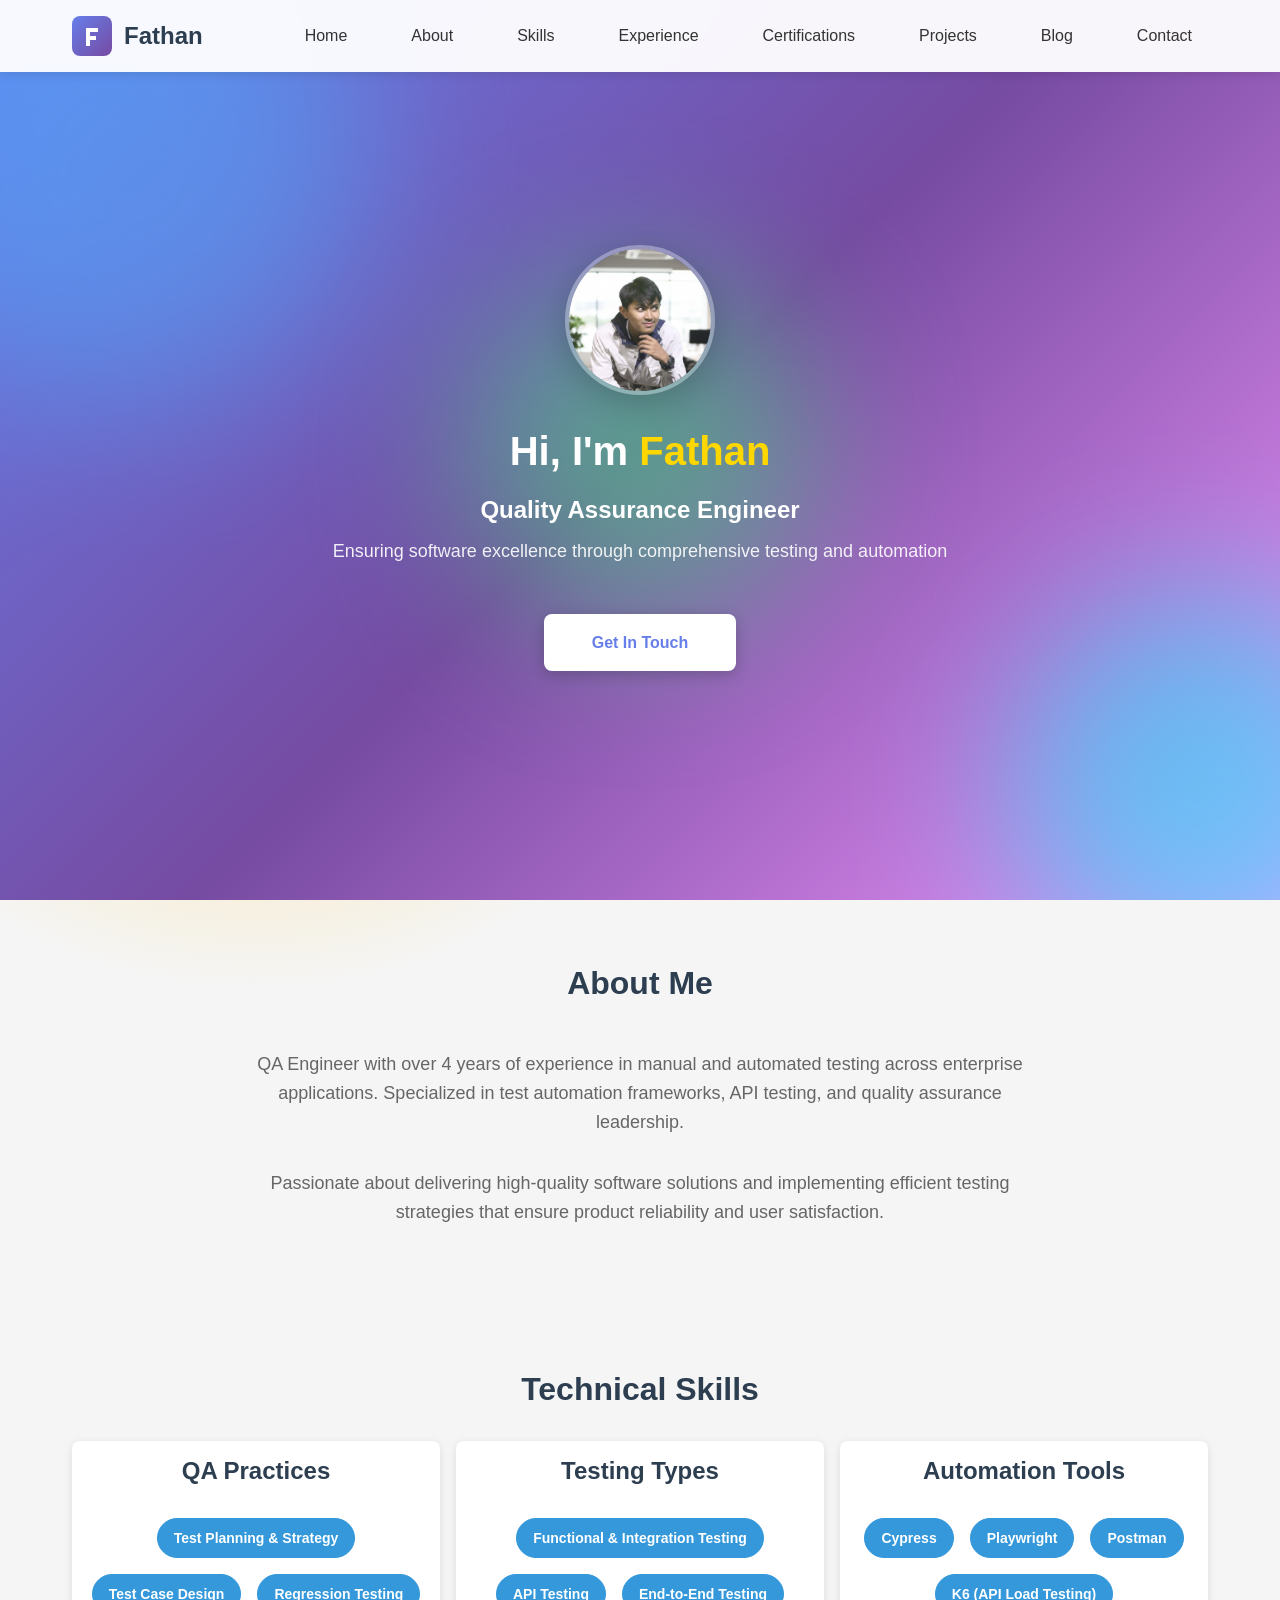
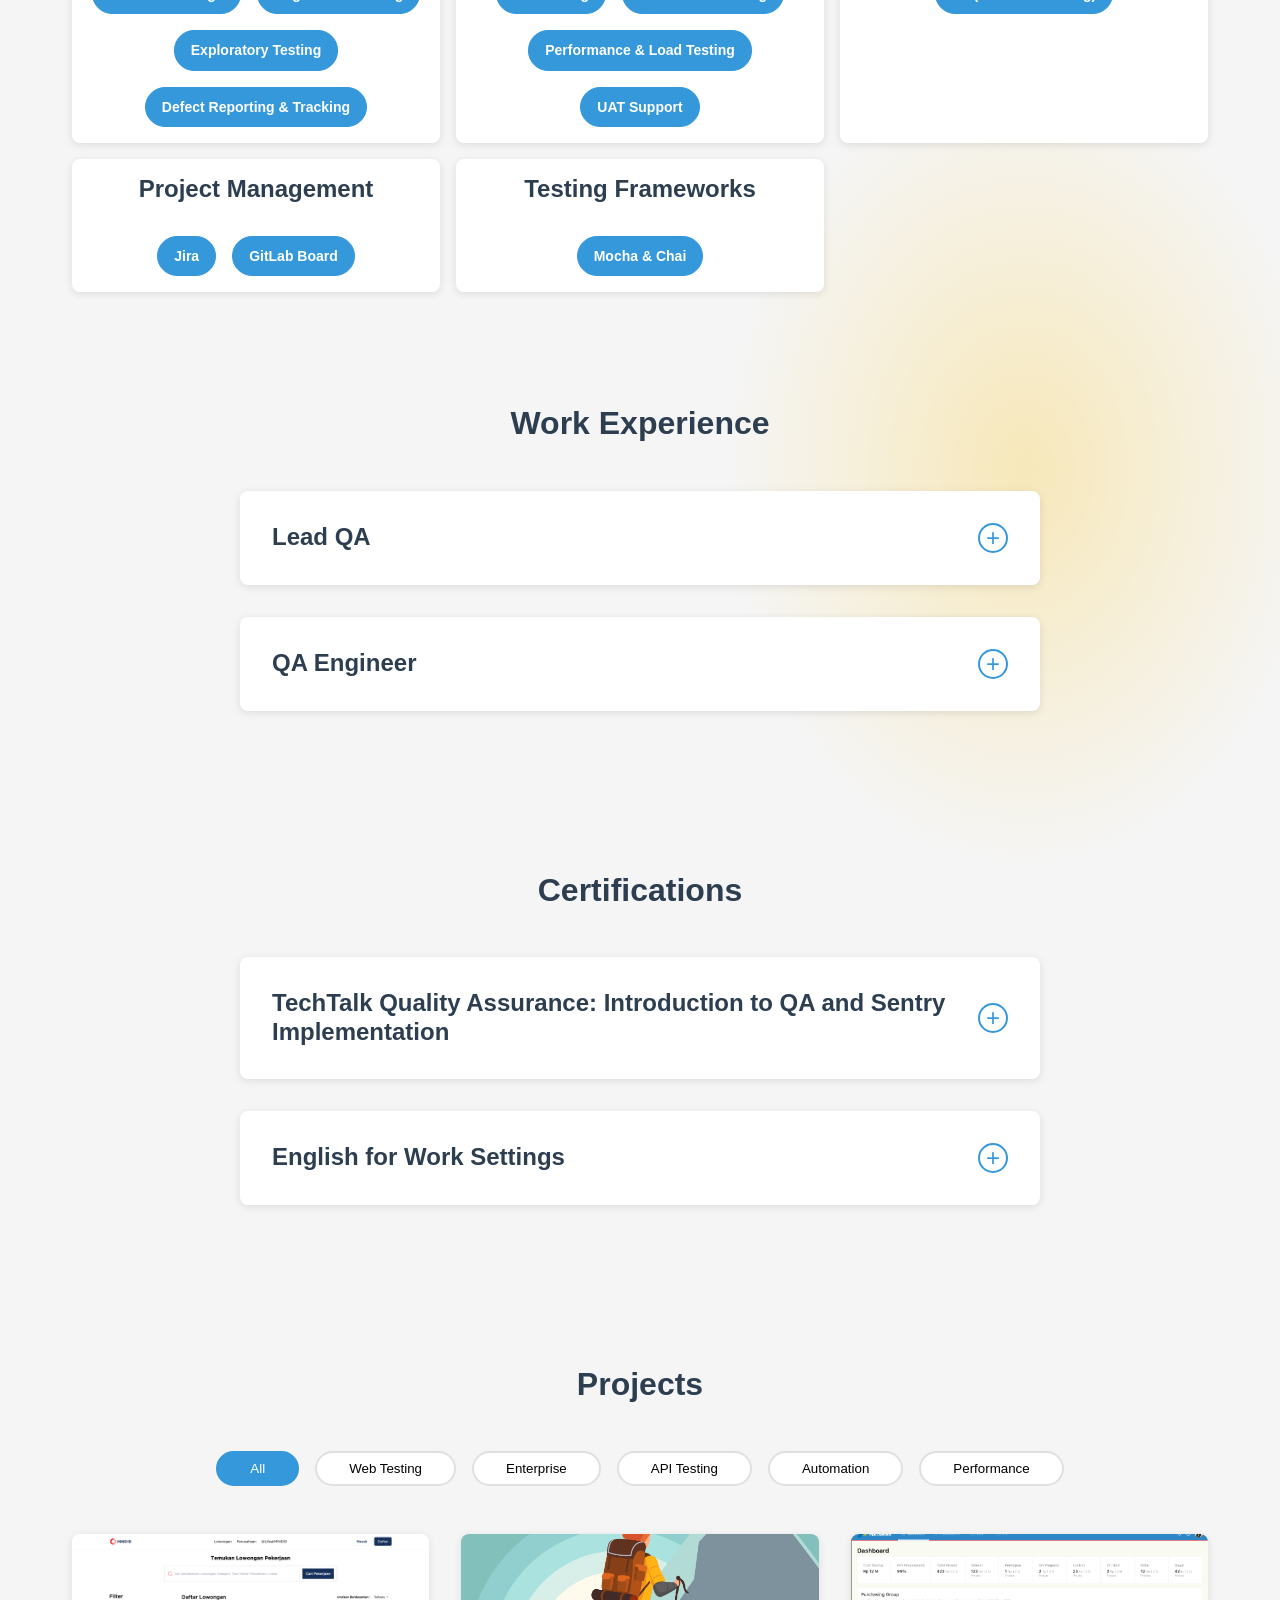
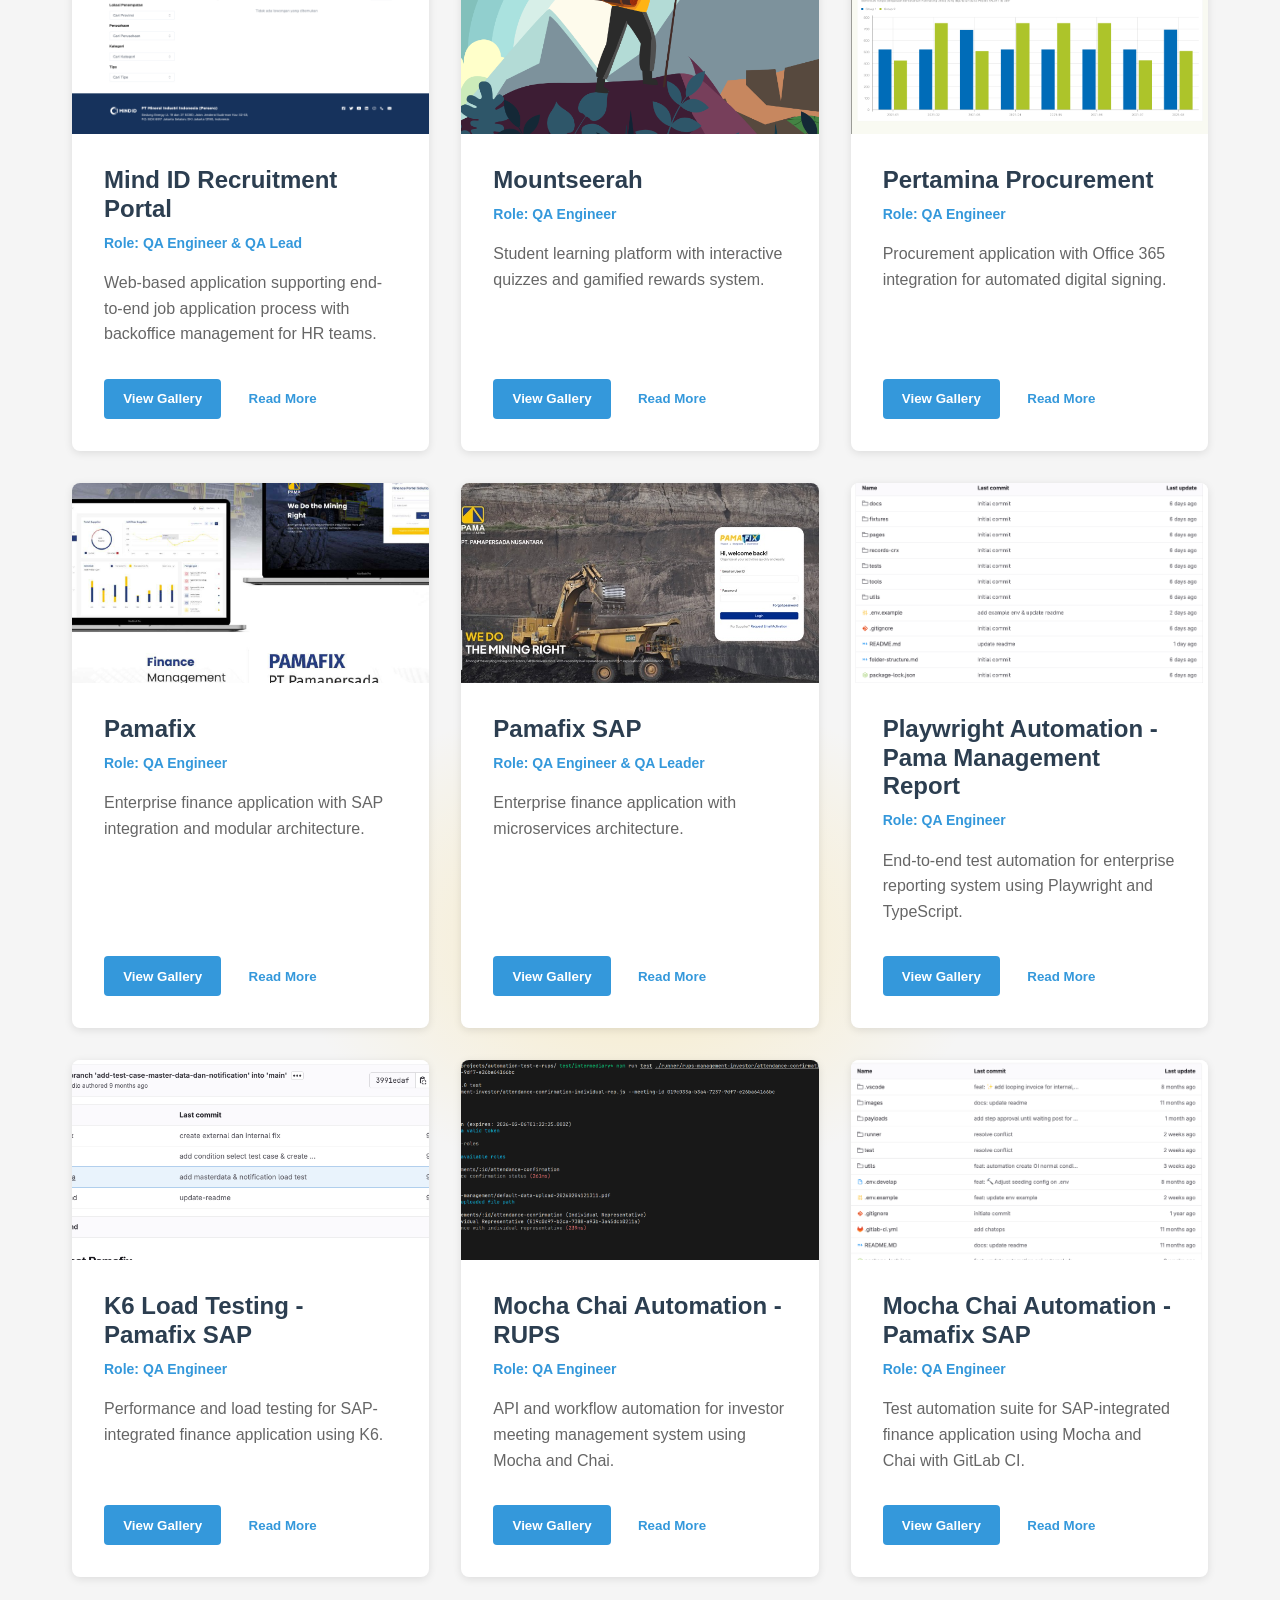
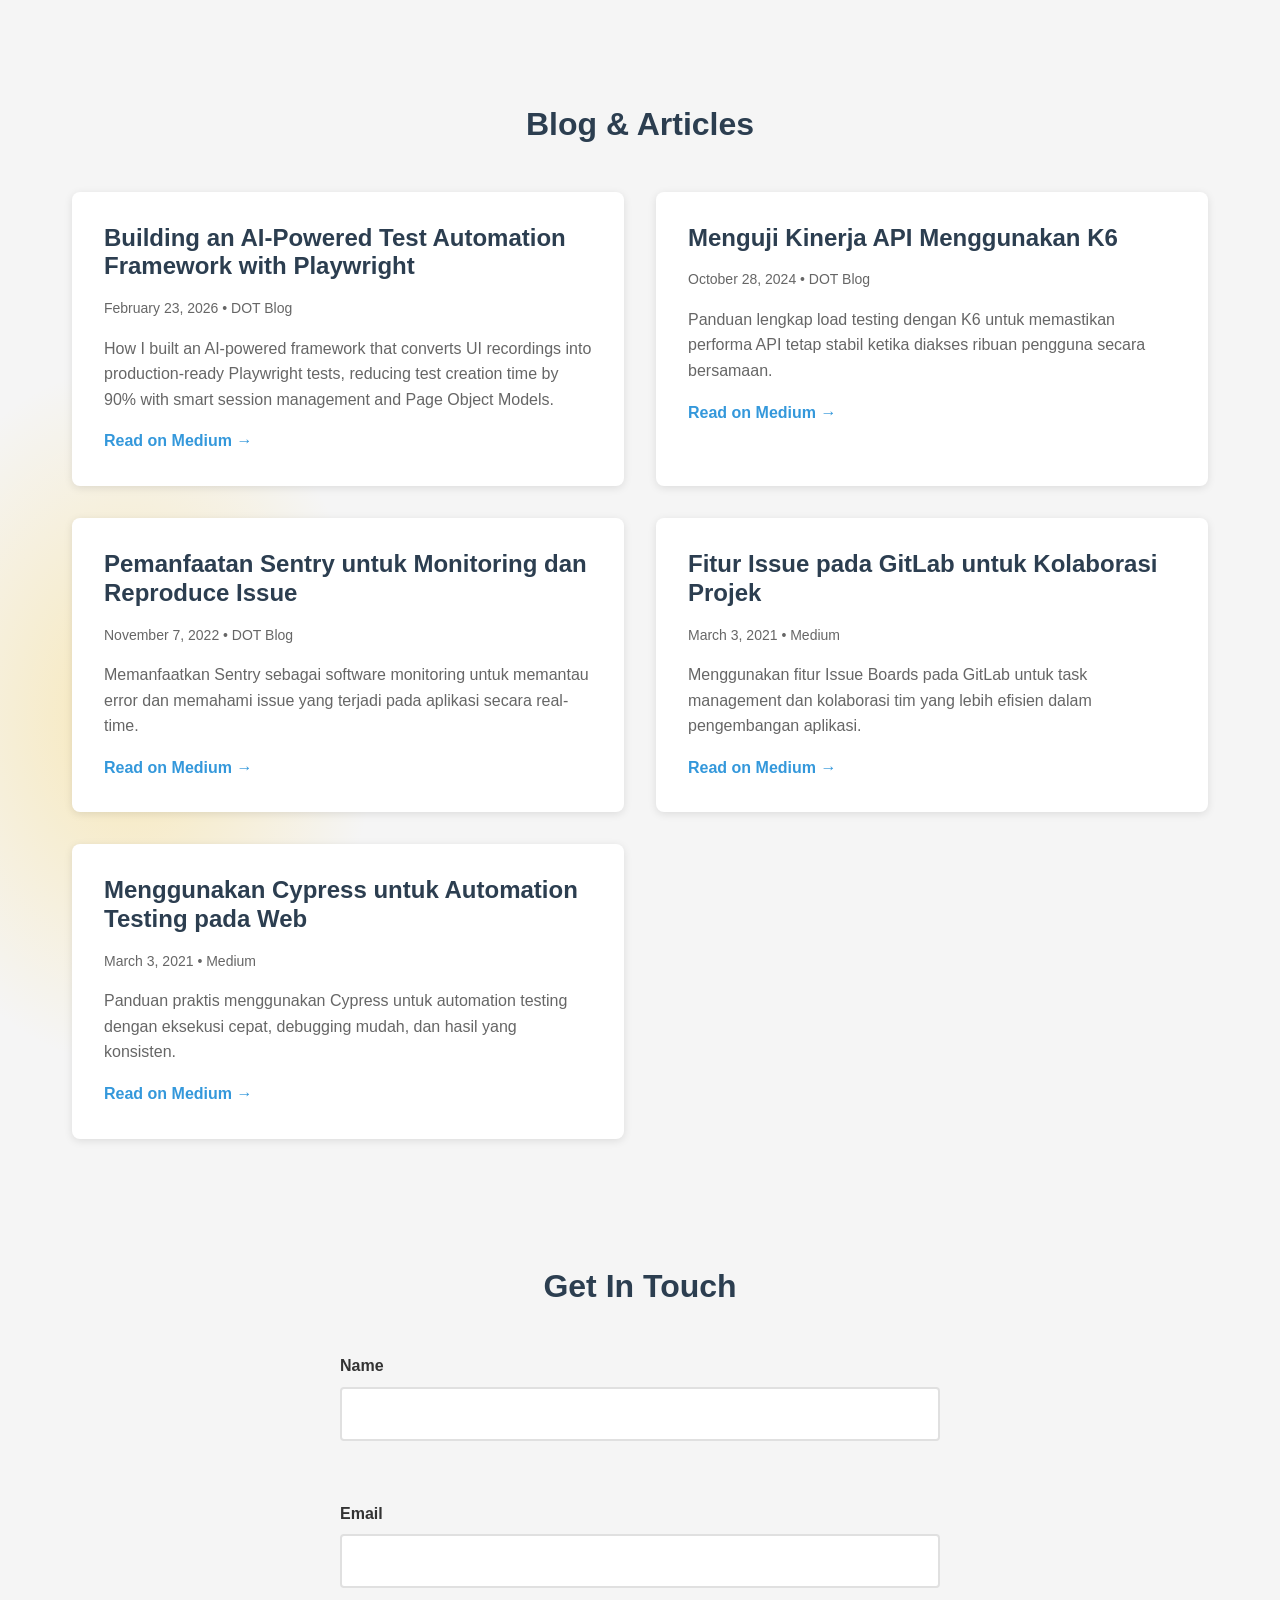
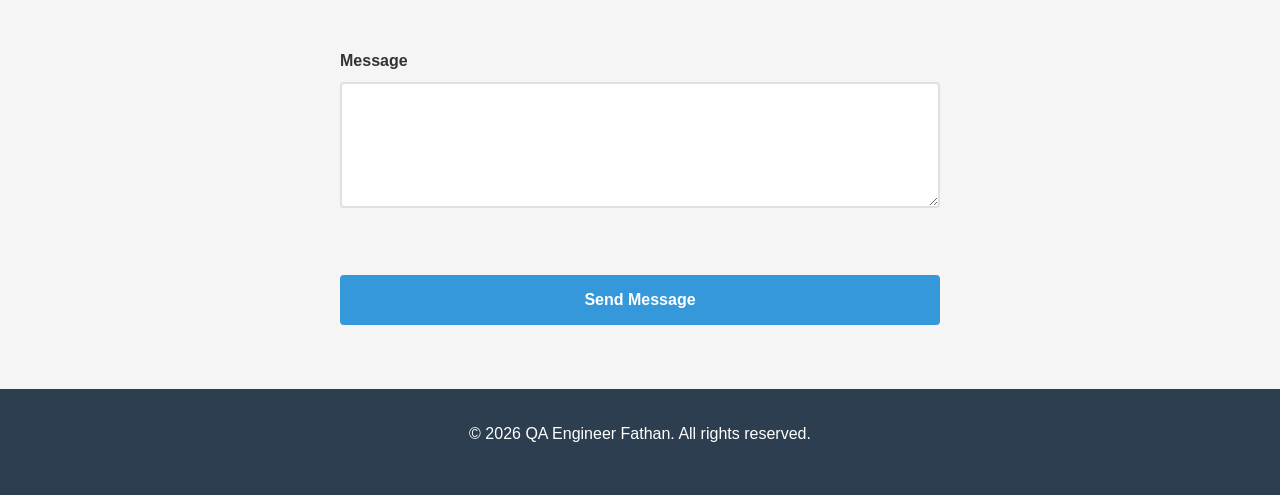
==== index.html @ f619c51c "add article" ====
<!doctype html>
<html lang="id">
  <head>
    <!-- Google tag (gtag.js) -->
    <script async src="https://www.googletagmanager.com/gtag/js?id=G-LNQEF29L3H"></script>
    <script>
      window.dataLayer = window.dataLayer || [];
      function gtag(){dataLayer.push(arguments);}
      gtag('js', new Date());

      gtag('config', 'G-LNQEF29L3H');
    </script>
    
    <meta charset="UTF-8" />
    <meta name="viewport" content="width=device-width, initial-scale=1.0" />
    <meta
      name="description"
      content="Portfolio QA Engineer - Showcasing expertise in test automation, quality assurance, and software testing"
    />
    <meta
      name="keywords"
      content="QA Engineer, Test Automation, Cypress, Playwright, Quality Assurance"
    />
    <title>QA Engineer Portfolio</title>
    <link rel="stylesheet" href="css/style.css" />
    <link rel="stylesheet" href="css/responsive.css" />
    <script
      type="text/javascript"
      src="https://cdn.jsdelivr.net/npm/@emailjs/browser@4/dist/email.min.js"
    ></script>
  </head>
  <body>
    <header id="header">
      <nav class="nav-container">
        <div class="logo">
          <svg
            width="40"
            height="40"
            viewBox="0 0 40 40"
            fill="none"
            xmlns="http://www.w3.org/2000/svg"
          >
            <rect width="40" height="40" rx="8" fill="url(#gradient)" />
            <path d="M14 12H26V16H18V20H24V24H18V30H14V12Z" fill="white" />
            <defs>
              <linearGradient
                id="gradient"
                x1="0"
                y1="0"
                x2="40"
                y2="40"
                gradientUnits="userSpaceOnUse"
              >
                <stop stop-color="#667eea" />
                <stop offset="1" stop-color="#764ba2" />
              </linearGradient>
            </defs>
          </svg>
          <span>Fathan</span>
        </div>
        <button class="menu-toggle" aria-label="Toggle menu">
          <span></span>
          <span></span>
          <span></span>
        </button>
        <ul class="nav-menu">
          <li><a href="#home">Home</a></li>
          <li><a href="#about">About</a></li>
          <li><a href="#skills">Skills</a></li>
          <li><a href="#experience">Experience</a></li>
          <li><a href="#certifications">Certifications</a></li>
          <li><a href="#projects">Projects</a></li>
          <li><a href="#blog">Blog</a></li>
          <li><a href="#contact">Contact</a></li>
        </ul>
      </nav>
    </header>

    <main>
      <section id="home" class="hero">
        <div class="hero-background">
          <div class="gradient-blob blob-1"></div>
          <div class="gradient-blob blob-2"></div>
          <div class="gradient-blob blob-3"></div>
        </div>
        <div class="container hero-content">
          <div class="profile-photo">
            <img src="assets/images/profile.jpg" alt="Fathan - QA Engineer" />
          </div>
          <h1>Hi, I'm <span class="highlight-name">Fathan</span></h1>
          <p class="hero-subtitle">Quality Assurance Engineer</p>
          <p class="hero-description">
            Ensuring software excellence through comprehensive testing and
            automation
          </p>
          <a href="#contact" class="cta-button">Get In Touch</a>
        </div>
      </section>

      <section id="about" class="about">
        <div class="container">
          <h2>About Me</h2>
          <p>
            QA Engineer with over 4 years of experience in manual and automated
            testing across enterprise applications. Specialized in test
            automation frameworks, API testing, and quality assurance
            leadership.
          </p>
          <p>
            Passionate about delivering high-quality software solutions and
            implementing efficient testing strategies that ensure product
            reliability and user satisfaction.
          </p>
        </div>
      </section>

      <section id="skills" class="skills">
        <div class="container">
          <h2>Technical Skills</h2>
          <div class="skills-grid">
            <div class="skill-category">
              <h3>QA Practices</h3>
              <div class="skill-items">
                <span class="skill-badge highlight"
                  >Test Planning & Strategy</span
                >
                <span class="skill-badge highlight">Test Case Design</span>
                <span class="skill-badge highlight">Regression Testing</span>
                <span class="skill-badge highlight">Exploratory Testing</span>
                <span class="skill-badge highlight"
                  >Defect Reporting & Tracking</span
                >
              </div>
            </div>
            <div class="skill-category">
              <h3>Testing Types</h3>
              <div class="skill-items">
                <span class="skill-badge highlight"
                  >Functional & Integration Testing</span
                >
                <span class="skill-badge highlight">API Testing</span>
                <span class="skill-badge highlight">End‑to‑End Testing</span>
                <span class="skill-badge highlight"
                  >Performance & Load Testing</span
                >
                <span class="skill-badge highlight">UAT Support</span>
              </div>
            </div>
            <div class="skill-category">
              <h3>Automation Tools</h3>
              <div class="skill-items">
                <span class="skill-badge highlight">Cypress</span>
                <span class="skill-badge highlight">Playwright</span>
                <span class="skill-badge highlight">Postman</span>
                <span class="skill-badge highlight">K6 (API Load Testing)</span>
              </div>
            </div>
            <div class="skill-category">
              <h3>Project Management</h3>
              <div class="skill-items">
                <span class="skill-badge highlight">Jira</span>
                <span class="skill-badge highlight">GitLab Board</span>
              </div>
            </div>
            <div class="skill-category">
              <h3>Testing Frameworks</h3>
              <div class="skill-items">
                <span class="skill-badge highlight">Mocha & Chai</span>
              </div>
            </div>
          </div>
        </div>
      </section>

      <section id="experience" class="experience">
        <div class="container">
          <h2>Work Experience</h2>
          <div class="experience-list">
            <div class="experience-item collapsible">
              <div class="experience-header">
                <h3>Lead QA</h3>
                <button class="toggle-btn" aria-label="Toggle details">
                  +
                </button>
              </div>
              <div class="experience-content">
                <p class="company">Multiple Enterprise Projects</p>
                <p>
                  Led quality assurance initiatives for enterprise-level
                  projects including SAP-integrated finance application and
                  recruitment portal. Managed testing team, established
                  comprehensive QA processes, coordinated testing strategies,
                  and ensured quality standards across multiple projects.
                </p>
              </div>
            </div>
            <div class="experience-item collapsible">
              <div class="experience-header">
                <h3>QA Engineer</h3>
                <button class="toggle-btn" aria-label="Toggle details">
                  +
                </button>
              </div>
              <div class="experience-content">
                <p class="company">Multiple Enterprise Projects</p>
                <p>
                  Conducted comprehensive manual and automated testing for
                  various enterprise applications including recruitment portals,
                  educational platforms, procurement systems, and finance
                  applications. Developed test automation frameworks using
                  Playwright, Mocha & Chai, and performed performance testing
                  with K6.
                </p>
              </div>
            </div>
          </div>
        </div>
      </section>

      <section id="certifications" class="certifications">
        <div class="container">
          <h2>Certifications</h2>
          <div class="cert-list">
            <div class="cert-item collapsible">
              <div class="cert-header">
                <h3>
                  TechTalk Quality Assurance: Introduction to QA and Sentry
                  Implementation
                </h3>
                <button class="toggle-btn" aria-label="Toggle details">
                  +
                </button>
              </div>
              <div class="cert-content">
                <p class="company">
                  DOT Indonesia x Intermedia Amikom x Nest Academy
                </p>
                <p><strong>Issued:</strong> July 2023</p>
                <p><strong>Credential ID:</strong> TKIRENDH5H</p>
                <p><strong>Skills:</strong> Public Speaking, Manual Testing</p>
                <p>
                  Participated in TechTalk event focusing on Quality Assurance
                  fundamentals and practical implementation of Sentry for manual
                  testing workflows.
                </p>
                <a
                  href="assets/certificates/techtalk-qa-sentry.pdf"
                  class="cert-link"
                  target="_blank"
                  rel="noopener"
                  >View Certificate →</a
                >
              </div>
            </div>
            <div class="cert-item collapsible">
              <div class="cert-header">
                <h3>English for Work Settings</h3>
                <button class="toggle-btn" aria-label="Toggle details">
                  +
                </button>
              </div>
              <div class="cert-content">
                <p class="company">Cakap</p>
                <p><strong>Issued:</strong> September 2024</p>
                <p><strong>Credential ID:</strong> 88AABH29F7</p>
                <p><strong>Skills:</strong> English Communication</p>
                <p>
                  Completed English language training program focused on
                  professional workplace communication and business English
                  skills.
                </p>
                <a
                  href="assets/certificates/cakap-english.pdf"
                  class="cert-link"
                  target="_blank"
                  rel="noopener"
                  >View Certificate →</a
                >
              </div>
            </div>
          </div>
        </div>
      </section>

      <section id="projects" class="projects">
        <div class="container">
          <h2>Projects</h2>
          <div class="project-filters">
            <button class="filter-btn active" data-filter="all">All</button>
            <button class="filter-btn" data-filter="web">Web Testing</button>
            <button class="filter-btn" data-filter="enterprise">
              Enterprise
            </button>
            <button class="filter-btn" data-filter="api">API Testing</button>
            <button class="filter-btn" data-filter="automation">
              Automation
            </button>
            <button class="filter-btn" data-filter="performance">
              Performance
            </button>
          </div>
          <div class="projects-grid">
            <article class="project-card" data-category="web enterprise">
              <img
                src="assets/images/mindid/screencapture-career-mind-id-2026-01-28-17_42_25.png"
                alt="Mind ID Recruitment Portal"
                loading="lazy"
                class="project-thumbnail"
                data-project="mindid"
              />
              <div class="project-content">
                <h3>Mind ID Recruitment Portal</h3>
                <p class="project-role">Role: QA Engineer & QA Lead</p>
                <p class="project-description">
                  Web-based application supporting end-to-end job application
                  process with backoffice management for HR teams.
                </p>
                <div class="project-buttons">
                  <button class="view-gallery-btn" data-project="mindid">
                    View Gallery
                  </button>
                  <button class="read-more-btn">Read More</button>
                </div>
                <div class="project-details">
                  <div class="project-details-close">
                    <button
                      class="details-close-btn"
                      aria-label="Close details"
                    >
                      ×
                    </button>
                  </div>
                  <p>
                    <strong>Leadership Role:</strong> Led quality assurance
                    initiatives and coordinated testing strategies for the
                    recruitment platform.
                  </p>
                  <p>
                    Mind ID Recruitment Portal is a web-based application
                    developed to support the end-to-end job application process
                    within the Mind ID ecosystem. The platform provides a
                    centralized portal where candidates can explore job
                    opportunities, submit applications, and track their
                    recruitment progress online.
                  </p>
                  <p>
                    In addition, the system includes a backoffice management
                    module that enables HR teams to manage job postings, review
                    candidate submissions, monitor recruitment pipelines, and
                    handle administrative workflows efficiently.
                  </p>
                  <p style="margin-top: 20px; padding-top: 20px; border-top: 1px solid #e8e8ed; color: #5a5a6e; font-style: italic;">
                    <strong>Note:</strong> Source code and repository links are not shared, as the project resides in the company's private repository.
                  </p>
                </div>
              </div>
            </article>

            <article class="project-card" data-category="web">
              <img
                src="assets/images/mountseerah/screencapture-mountserrah-app-codespace-id-2026-01-28-12_23_43.png"
                alt="Mountseerah Learning Platform"
                loading="lazy"
                class="project-thumbnail"
                data-project="mountseerah"
              />
              <div class="project-content">
                <h3>Mountseerah</h3>
                <p class="project-role">Role: QA Engineer</p>
                <p class="project-description">
                  Student learning platform with interactive quizzes and
                  gamified rewards system.
                </p>
                <div class="project-buttons">
                  <button class="view-gallery-btn" data-project="mountseerah">
                    View Gallery
                  </button>
                  <button class="read-more-btn">Read More</button>
                </div>
                <div class="project-details">
                  <div class="project-details-close">
                    <button
                      class="details-close-btn"
                      aria-label="Close details"
                    >
                      ×
                    </button>
                  </div>
                  <p>
                    Mountseerah is a web-based student application combined with
                    a backoffice management system, designed to support
                    interactive learning experiences through quizzes and
                    gamified rewards. The platform allows students to
                    participate in quiz sessions, submit answers online, and
                    earn virtual items as rewards when completing challenges
                    correctly.
                  </p>
                  <p>
                    The backoffice module enables administrators and educators
                    to manage quiz content, monitor student progress, and
                    maintain the overall learning workflow efficiently.
                  </p>
                  <p style="margin-top: 20px; padding-top: 20px; border-top: 1px solid #e8e8ed; color: #5a5a6e; font-style: italic;">
                    <strong>Note:</strong> Source code and repository links are not shared, as the project resides in the company's private repository.
                  </p>
                </div>
              </div>
            </article>

            <article class="project-card" data-category="enterprise api">
              <img
                src="assets/images/pertamina/Pertamina Doc. Gen - dashboard.png"
                alt="Pertamina Procurement System"
                loading="lazy"
                class="project-thumbnail"
                data-project="pertamina"
              />
              <div class="project-content">
                <h3>Pertamina Procurement</h3>
                <p class="project-role">Role: QA Engineer</p>
                <p class="project-description">
                  Procurement application with Office 365 integration for
                  automated digital signing.
                </p>
                <div class="project-buttons">
                  <button class="view-gallery-btn" data-project="pertamina">
                    View Gallery
                  </button>
                  <button class="read-more-btn">Read More</button>
                </div>
                <div class="project-details">
                  <div class="project-details-close">
                    <button
                      class="details-close-btn"
                      aria-label="Close details"
                    >
                      ×
                    </button>
                  </div>
                  <p>
                    This web-based procurement application was developed to
                    support and streamline procurement processes within
                    Pertamina, enabling more efficient management of purchasing
                    workflows, vendor coordination, and document approvals.
                  </p>
                  <p>
                    The platform integrates with Office 365 to provide an
                    automated digital signing process, allowing procurement
                    documents to be signed and validated electronically. This
                    integration helps reduce manual paperwork, accelerates
                    approval cycles, and ensures secure and compliant handling
                    of official procurement documentation.
                  </p>
                  <p style="margin-top: 20px; padding-top: 20px; border-top: 1px solid #e8e8ed; color: #5a5a6e; font-style: italic;">
                    <strong>Note:</strong> Source code and repository links are not shared, as the project resides in the company's private repository.
                  </p>
                </div>
              </div>
            </article>

            <article class="project-card" data-category="enterprise api">
              <img
                src="assets/images/pamafix/pamafix-1.jpg"
                alt="Pamafix Finance Application"
                loading="lazy"
                class="project-thumbnail"
                data-project="pamafix"
              />
              <div class="project-content">
                <h3>Pamafix</h3>
                <p class="project-role">Role: QA Engineer</p>
                <p class="project-description">
                  Enterprise finance application with SAP integration and
                  modular architecture.
                </p>
                <div class="project-buttons">
                  <button class="view-gallery-btn" data-project="pamafix">
                    View Gallery
                  </button>
                  <button class="read-more-btn">Read More</button>
                </div>
                <div class="project-details">
                  <div class="project-details-close">
                    <button
                      class="details-close-btn"
                      aria-label="Close details"
                    >
                      ×
                    </button>
                  </div>
                  <p>
                    Pamafix is an enterprise finance application designed to
                    streamline financial operations through seamless integration
                    with SAP systems. The platform supports critical processes
                    such as invoice management, transaction tracking, and
                    financial reporting, ensuring accuracy and efficiency across
                    business workflows.
                  </p>
                  <p>
                    The application is built with a modular architecture,
                    allowing financial components to be developed and maintained
                    independently while ensuring reliable integration across the
                    platform. This approach improves scalability,
                    maintainability, and system flexibility.
                  </p>
                  <p style="margin-top: 20px; padding-top: 20px; border-top: 1px solid #e8e8ed; color: #5a5a6e; font-style: italic;">
                    <strong>Note:</strong> Source code and repository links are not shared, as the project resides in the company's private repository.
                  </p>
                </div>
              </div>
            </article>

            <article class="project-card" data-category="enterprise api">
              <img
                src="assets/images/pamafix-sap/login-page.jpg"
                alt="Pamafix SAP"
                loading="lazy"
                class="project-thumbnail"
                data-project="pamafix-sap"
              />
              <div class="project-content">
                <h3>Pamafix SAP</h3>
                <p class="project-role">Role: QA Engineer & QA Leader</p>
                <p class="project-description">
                  Enterprise finance application with microservices
                  architecture.
                </p>
                <div class="project-buttons">
                  <button class="view-gallery-btn" data-project="pamafix-sap">
                    View Gallery
                  </button>
                  <button class="read-more-btn">Read More</button>
                </div>
                <div class="project-details">
                  <div class="project-details-close">
                    <button
                      class="details-close-btn"
                      aria-label="Close details"
                    >
                      ×
                    </button>
                  </div>
                  <p>
                    <strong>Leadership Role:</strong> Led quality assurance team
                    and established comprehensive testing strategies for this
                    enterprise-level project.
                  </p>
                  <p>
                    Pamafix is an enterprise finance application designed to
                    streamline financial operations through seamless integration
                    with SAP systems. The platform supports critical processes
                    such as invoice management, transaction tracking, and
                    financial reporting, ensuring accuracy and efficiency across
                    business workflows.
                  </p>
                  <p>
                    The application is built using a microservices architecture,
                    allowing each financial module to operate independently
                    while maintaining reliable communication between services.
                    This approach improves scalability, maintainability, and
                    system flexibility.
                  </p>
                  <p style="margin-top: 20px; padding-top: 20px; border-top: 1px solid #e8e8ed; color: #5a5a6e; font-style: italic;">
                    <strong>Note:</strong> Source code and repository links are not shared, as the project resides in the company's private repository.
                  </p>
                </div>
              </div>
            </article>

            <article class="project-card" data-category="automation enterprise">
              <img
                src="assets/images/playwright-pama/automation playwright 1.png"
                alt="Playwright Automation - Pama Management Report"
                loading="lazy"
                class="project-thumbnail"
                data-project="playwright-pama"
              />
              <div class="project-content">
                <h3>Playwright Automation - Pama Management Report</h3>
                <p class="project-role">Role: QA Engineer</p>
                <p class="project-description">
                  End-to-end test automation for enterprise reporting system
                  using Playwright and TypeScript.
                </p>
                <div class="project-buttons">
                  <button
                    class="view-gallery-btn"
                    data-project="playwright-pama"
                  >
                    View Gallery
                  </button>
                  <button class="read-more-btn">Read More</button>
                </div>
                <div class="project-details">
                  <div class="project-details-close">
                    <button
                      class="details-close-btn"
                      aria-label="Close details"
                    >
                      ×
                    </button>
                  </div>
                  <p>
                    This project showcases end-to-end test automation for the
                    Pama Management Report application using Playwright. The
                    automation framework is structured with dedicated folders
                    for tests, pages, fixtures, utilities, and documentation,
                    following a maintainable and scalable approach for web
                    testing.
                  </p>
                  <p>
                    The project uses TypeScript configuration
                    (playwright.config.ts) and supports environment-based setup
                    via .env.example, enabling consistent test execution across
                    different environments. Test coverage focuses on critical
                    user flows and reporting features within the Pama Management
                    context.
                  </p>
                  <p>
                    These artifacts demonstrate QA ownership of automation
                    design, implementation, and maintenance for enterprise
                    reporting systems, aligned with modern testing best
                    practices and continuous integration workflows.
                  </p>
                  <p style="margin-top: 20px; padding-top: 20px; border-top: 1px solid #e8e8ed; color: #5a5a6e; font-style: italic;">
                    <strong>Note:</strong> Source code and repository links are not shared, as the project resides in the company's private repository.
                  </p>
                </div>
              </div>
            </article>

            <article
              class="project-card"
              data-category="performance enterprise api"
            >
              <img
                src="assets/images/k6-pamafix-sap/load test 1.png"
                alt="K6 Load Testing - Pamafix SAP"
                loading="lazy"
                class="project-thumbnail"
                data-project="k6-pamafix-sap"
              />
              <div class="project-content">
                <h3>K6 Load Testing - Pamafix SAP</h3>
                <p class="project-role">Role: QA Engineer</p>
                <p class="project-description">
                  Performance and load testing for SAP-integrated finance
                  application using K6.
                </p>
                <div class="project-buttons">
                  <button
                    class="view-gallery-btn"
                    data-project="k6-pamafix-sap"
                  >
                    View Gallery
                  </button>
                  <button class="read-more-btn">Read More</button>
                </div>
                <div class="project-details">
                  <div class="project-details-close">
                    <button
                      class="details-close-btn"
                      aria-label="Close details"
                    >
                      ×
                    </button>
                  </div>
                  <p>
                    This project documents load and performance testing for the
                    Pamafix SAP application using K6. The tests validate system
                    behavior under concurrent load, measuring HTTP request
                    duration, success rates, and custom thresholds to ensure the
                    platform remains stable and responsive for end users.
                  </p>
                  <p>
                    Test scenarios include master-data and notification flows,
                    with metrics tracked for response times (e.g. p95, p99),
                    error rates, iterations per second, and network usage.
                    Thresholds are defined so that failures (such as p99
                    exceeding 3 seconds) cause the test run to exit with a
                    non-zero code, supporting CI/CD quality gates.
                  </p>
                  <p>
                    These materials illustrate QA involvement in performance
                    testing strategy, threshold definition, and result analysis
                    for enterprise finance systems integrated with SAP.
                  </p>
                  <p style="margin-top: 20px; padding-top: 20px; border-top: 1px solid #e8e8ed; color: #5a5a6e; font-style: italic;">
                    <strong>Note:</strong> Source code and repository links are not shared, as the project resides in the company's private repository.
                  </p>
                </div>
              </div>
            </article>

            <article class="project-card" data-category="automation api">
              <img
                src="assets/images/mocha-rups/automation 1.png"
                alt="Mocha Chai Automation - RUPS"
                loading="lazy"
                class="project-thumbnail"
                data-project="mocha-rups"
              />
              <div class="project-content">
                <h3>Mocha Chai Automation - RUPS</h3>
                <p class="project-role">Role: QA Engineer</p>
                <p class="project-description">
                  API and workflow automation for investor meeting management
                  system using Mocha and Chai.
                </p>
                <div class="project-buttons">
                  <button class="view-gallery-btn" data-project="mocha-rups">
                    View Gallery
                  </button>
                  <button class="read-more-btn">Read More</button>
                </div>
                <div class="project-details">
                  <div class="project-details-close">
                    <button
                      class="details-close-btn"
                      aria-label="Close details"
                    >
                      ×
                    </button>
                  </div>
                  <p>
                    This project presents API and workflow automation for the
                    RUPS (Rapat Umum Pemegang Saham) management and
                    investor-facing system using Mocha and Chai. The tests cover
                    authentication, role management, file upload, and attendance
                    confirmation for individual representatives in
                    meeting-management flows.
                  </p>
                  <p>
                    Test execution is organized by meeting ID and targets
                    endpoints such as sign-in, available roles, attendance
                    confirmation status, and file upload, with assertions on
                    response status codes and payload validity. Passing and
                    pending cases are clearly reported to support regression and
                    release confidence.
                  </p>
                  <p>
                    These artifacts demonstrate QA ownership of test automation
                    design and execution for regulatory and governance-related
                    applications in an investor-management context.
                  </p>
                  <p style="margin-top: 20px; padding-top: 20px; border-top: 1px solid #e8e8ed; color: #5a5a6e; font-style: italic;">
                    <strong>Note:</strong> Source code and repository links are not shared, as the project resides in the company's private repository.
                  </p>
                </div>
              </div>
            </article>

            <article
              class="project-card"
              data-category="automation enterprise api"
            >
              <img
                src="assets/images/mocha-pamafix-sap/automation 1.png"
                alt="Mocha Chai Automation - Pamafix SAP"
                loading="lazy"
                class="project-thumbnail"
                data-project="mocha-pamafix-sap"
              />
              <div class="project-content">
                <h3>Mocha Chai Automation - Pamafix SAP</h3>
                <p class="project-role">Role: QA Engineer</p>
                <p class="project-description">
                  Test automation suite for SAP-integrated finance application
                  using Mocha and Chai with GitLab CI.
                </p>
                <div class="project-buttons">
                  <button
                    class="view-gallery-btn"
                    data-project="mocha-pamafix-sap"
                  >
                    View Gallery
                  </button>
                  <button class="read-more-btn">Read More</button>
                </div>
                <div class="project-details">
                  <div class="project-details-close">
                    <button
                      class="details-close-btn"
                      aria-label="Close details"
                    >
                      ×
                    </button>
                  </div>
                  <p>
                    This project covers test automation for the Pamafix SAP
                    application using Mocha and Chai. The automation suite is
                    structured with runners, test modules, payloads, and
                    utilities, and is integrated into the development workflow
                    via GitLab CI (e.g. .gitlab-ci.yml) for consistent execution
                    on code changes.
                  </p>
                  <p>
                    Tests focus on critical business flows such as invoice
                    handling, approval steps, and internal versus external fix
                    scenarios, with environment-specific configuration supported
                    through .env files. The project is maintained alongside
                    ongoing feature work, as reflected in recent merge and
                    conflict-resolution activity.
                  </p>
                  <p>
                    These materials illustrate QA involvement in building and
                    maintaining automated regression and integration tests for
                    the enterprise finance and SAP-integrated Pamafix platform.
                  </p>
                  <p style="margin-top: 20px; padding-top: 20px; border-top: 1px solid #e8e8ed; color: #5a5a6e; font-style: italic;">
                    <strong>Note:</strong> Source code and repository links are not shared, as the project resides in the company's private repository.
                  </p>
                </div>
              </div>
            </article>
          </div>
        </div>
      </section>

      <section id="blog" class="blog">
        <div class="container">
          <h2>Blog & Articles</h2>
          <div class="blog-grid">
            <article class="blog-card external">
              <h3>Building an AI-Powered Test Automation Framework with Playwright</h3>
              <p class="blog-date">February 23, 2026 • DOT Blog</p>
              <p class="blog-excerpt">
                How I built an AI-powered framework that converts UI recordings into production-ready Playwright tests, reducing test creation time by 90% with smart session management and Page Object Models.
              </p>
              <a
                href="https://blog.dot.co.id/building-an-ai-powered-test-automation-framework-with-playwright-024e9c160d5e"
                class="blog-link"
                target="_blank"
                rel="noopener"
                >Read on Medium →</a
              >
            </article>
            <article class="blog-card external">
              <h3>Menguji Kinerja API Menggunakan K6</h3>
              <p class="blog-date">October 28, 2024 • DOT Blog</p>
              <p class="blog-excerpt">
                Panduan lengkap load testing dengan K6 untuk memastikan performa
                API tetap stabil ketika diakses ribuan pengguna secara
                bersamaan.
              </p>
              <a
                href="https://blog.dot.co.id/menguji-kinerja-api-menggunakan-k6-a3b9d0f42549"
                class="blog-link"
                target="_blank"
                rel="noopener"
                >Read on Medium →</a
              >
            </article>
            <article class="blog-card external">
              <h3>Pemanfaatan Sentry untuk Monitoring dan Reproduce Issue</h3>
              <p class="blog-date">November 7, 2022 • DOT Blog</p>
              <p class="blog-excerpt">
                Memanfaatkan Sentry sebagai software monitoring untuk memantau
                error dan memahami issue yang terjadi pada aplikasi secara
                real-time.
              </p>
              <a
                href="https://blog.dot.co.id/pemanfaatan-sentry-untuk-monitoring-dan-reproduce-issue-pada-saat-maintenance-atau-development-b5a5e99c186b"
                class="blog-link"
                target="_blank"
                rel="noopener"
                >Read on Medium →</a
              >
            </article>
            <article class="blog-card external">
              <h3>Fitur Issue pada GitLab untuk Kolaborasi Projek</h3>
              <p class="blog-date">March 3, 2021 • Medium</p>
              <p class="blog-excerpt">
                Menggunakan fitur Issue Boards pada GitLab untuk task management
                dan kolaborasi tim yang lebih efisien dalam pengembangan
                aplikasi.
              </p>
              <a
                href="https://fathan540.medium.com/fitur-boards-pada-gitlab-untuk-kolaborasi-pembuatan-projek-daf32a03740f"
                class="blog-link"
                target="_blank"
                rel="noopener"
                >Read on Medium →</a
              >
            </article>
            <article class="blog-card external">
              <h3>Menggunakan Cypress untuk Automation Testing pada Web</h3>
              <p class="blog-date">March 3, 2021 • Medium</p>
              <p class="blog-excerpt">
                Panduan praktis menggunakan Cypress untuk automation testing
                dengan eksekusi cepat, debugging mudah, dan hasil yang
                konsisten.
              </p>
              <a
                href="https://fathan540.medium.com/menggunakan-cypress-untuk-automation-testing-pada-web-6e871aec14eb"
                class="blog-link"
                target="_blank"
                rel="noopener"
                >Read on Medium →</a
              >
            </article>
          </div>
        </div>
      </section>

      <section id="contact" class="contact">
        <div class="container">
          <h2>Get In Touch</h2>
          <form class="contact-form" id="contactForm">
            <div class="form-group">
              <label for="name">Name</label>
              <input type="text" id="name" name="name" required />
              <span class="error-message"></span>
            </div>
            <div class="form-group">
              <label for="email">Email</label>
              <input type="email" id="email" name="email" required />
              <span class="error-message"></span>
            </div>
            <div class="form-group">
              <label for="message">Message</label>
              <textarea
                id="message"
                name="message"
                rows="5"
                required
              ></textarea>
              <span class="error-message"></span>
            </div>
            <button type="submit" class="submit-btn">Send Message</button>
            <div class="form-status"></div>
          </form>
        </div>
      </section>
    </main>

    <footer>
      <div class="container">
        <p>&copy; 2026 QA Engineer Fathan. All rights reserved.</p>
      </div>
    </footer>

    <button id="backToTop" class="back-to-top" aria-label="Back to top">
      ↑
    </button>

    <!-- Image Gallery Modal -->
    <div id="imageModal" class="modal">
      <span class="modal-close">&times;</span>
      <div class="modal-content">
        <div class="modal-header">
          <h3 id="modalTitle"></h3>
        </div>
        <div class="modal-body">
          <button class="modal-nav prev" aria-label="Previous image">
            &#10094;
          </button>
          <img id="modalImage" src="" alt="" />
          <button class="modal-nav next" aria-label="Next image">
            &#10095;
          </button>
        </div>
        <div class="modal-thumbnails" id="modalThumbnails"></div>
      </div>
    </div>

    <script src="js/main.js"></script>
    <script src="js/filter.js"></script>
    <script src="js/gallery.js"></script>
  </body>
</html>
---- css/style.css ----
:root {
    --primary-color: #2c3e50;
    --secondary-color: #3498db;
    --accent-color: #e74c3c;
    --text-color: #333;
    --text-light: #666;
    --bg-color: #fff;
    --bg-light: #f8f9fa;
    --border-color: #e0e0e0;
    --success-color: #27ae60;
    
    --spacing-xs: 0.5rem;
    --spacing-sm: 1rem;
    --spacing-md: 2rem;
    --spacing-lg: 3rem;
    --spacing-xl: 4rem;
    
    --font-primary: -apple-system, BlinkMacSystemFont, 'Segoe UI', Roboto, Oxygen, Ubuntu, Cantarell, sans-serif;
    --font-size-base: 1rem;
    --font-size-sm: 0.875rem;
    --font-size-lg: 1.125rem;
    --font-size-xl: 1.5rem;
    --font-size-2xl: 2rem;
    --font-size-3xl: 2.5rem;
    
    --transition: all 0.3s ease;
}

* {
    margin: 0;
    padding: 0;
    box-sizing: border-box;
}

html {
    scroll-behavior: smooth;
}

body {
    font-family: var(--font-primary);
    font-size: var(--font-size-base);
    line-height: 1.6;
    color: var(--text-color);
    background-color: #f5f5f5;
    position: relative;
    overflow-x: hidden;
}

body::before {
    content: '';
    position: absolute;
    top: 0;
    left: 0;
    width: 100%;
    height: 100%;
    background: 
        radial-gradient(ellipse 800px 600px at 20% 10%, rgba(255, 193, 7, 0.3) 0%, transparent 50%),
        radial-gradient(ellipse 600px 800px at 80% 30%, rgba(255, 193, 7, 0.25) 0%, transparent 50%),
        radial-gradient(ellipse 700px 500px at 50% 60%, rgba(255, 193, 7, 0.2) 0%, transparent 50%),
        radial-gradient(ellipse 500px 700px at 10% 80%, rgba(255, 193, 7, 0.25) 0%, transparent 50%);
    z-index: -1;
    pointer-events: none;
}

.container {
    max-width: 1200px;
    margin: 0 auto;
    padding: 0 var(--spacing-md);
}

h1, h2, h3, h4, h5, h6 {
    font-weight: 600;
    line-height: 1.2;
    margin-bottom: var(--spacing-sm);
}

h1 { font-size: var(--font-size-3xl); }
h2 { font-size: var(--font-size-2xl); }
h3 { font-size: var(--font-size-xl); }

p {
    margin-bottom: var(--spacing-sm);
}

a {
    color: var(--secondary-color);
    text-decoration: none;
    transition: var(--transition);
}

a:hover {
    color: var(--primary-color);
}

section {
    padding: var(--spacing-xl) 0;
    position: relative;
}

section:nth-child(even) {
    background-color: transparent;
}

header {
    position: fixed;
    top: 0;
    left: 0;
    right: 0;
    background-color: rgba(255, 255, 255, 0.95);
    backdrop-filter: blur(10px);
    box-shadow: 0 2px 10px rgba(0,0,0,0.1);
    z-index: 1000;
}

.nav-container {
    max-width: 1200px;
    margin: 0 auto;
    padding: var(--spacing-sm) var(--spacing-md);
    display: flex;
    justify-content: space-between;
    align-items: center;
}

.logo {
    font-size: var(--font-size-xl);
    font-weight: 700;
    color: var(--primary-color);
    display: flex;
    align-items: center;
    gap: 0.75rem;
}

.logo svg {
    flex-shrink: 0;
}

.nav-menu {
    display: flex;
    list-style: none;
    gap: var(--spacing-md);
}

.nav-menu a {
    color: var(--text-color);
    font-weight: 500;
    padding: var(--spacing-xs) var(--spacing-sm);
    border-radius: 4px;
    transition: var(--transition);
}

.nav-menu a:hover,
.nav-menu a.active {
    background-color: var(--secondary-color);
    color: var(--bg-color);
}

.menu-toggle {
    display: none;
    flex-direction: column;
    gap: 4px;
    background: none;
    border: none;
    cursor: pointer;
}

.menu-toggle span {
    width: 25px;
    height: 3px;
    background-color: var(--primary-color);
    transition: var(--transition);
}

.hero {
    min-height: 100vh;
    display: flex;
    align-items: center;
    justify-content: center;
    text-align: center;
    background: linear-gradient(135deg, #667eea 0%, #764ba2 50%, #f093fb 100%);
    margin-top: 0;
    padding-top: 80px;
    position: relative;
    overflow: hidden;
}

.hero-background {
    position: absolute;
    top: 0;
    left: 0;
    width: 100%;
    height: 100%;
    overflow: hidden;
}

.gradient-blob {
    position: absolute;
    border-radius: 50%;
    filter: blur(80px);
    opacity: 0.5;
    animation: float 20s infinite ease-in-out;
}

.blob-1 {
    width: 500px;
    height: 500px;
    background: #4facfe;
    top: -10%;
    left: -10%;
    animation-delay: 0s;
}

.blob-2 {
    width: 400px;
    height: 400px;
    background: #00f2fe;
    bottom: -10%;
    right: -10%;
    animation-delay: 7s;
}

.blob-3 {
    width: 350px;
    height: 350px;
    background: #43e97b;
    top: 50%;
    left: 50%;
    transform: translate(-50%, -50%);
    animation-delay: 14s;
}

@keyframes float {
    0%, 100% {
        transform: translate(0, 0) scale(1);
    }
    33% {
        transform: translate(30px, -30px) scale(1.1);
    }
    66% {
        transform: translate(-20px, 20px) scale(0.9);
    }
}

.hero-content {
    position: relative;
    z-index: 1;
}

.profile-photo {
    width: 150px;
    height: 150px;
    margin: 0 auto var(--spacing-md);
    border-radius: 50%;
    overflow: hidden;
    border: 4px solid rgba(255, 255, 255, 0.3);
    box-shadow: 0 8px 32px rgba(0, 0, 0, 0.2);
}

.profile-photo img {
    width: 100%;
    height: 100%;
    object-fit: cover;
}

.hero h1 {
    font-size: var(--font-size-3xl);
    color: #ffffff;
    margin-bottom: var(--spacing-sm);
}

.highlight-name {
    color: #ffd700;
    font-weight: 700;
}

.hero-subtitle {
    font-size: var(--font-size-xl);
    color: #ffffff;
    font-weight: 600;
    margin-bottom: var(--spacing-xs);
}

.hero-description {
    font-size: var(--font-size-lg);
    color: rgba(255, 255, 255, 0.9);
    margin-bottom: var(--spacing-lg);
}

.cta-button {
    display: inline-block;
    padding: var(--spacing-sm) var(--spacing-lg);
    background-color: #ffffff;
    color: #667eea;
    border-radius: 8px;
    font-weight: 600;
    transition: var(--transition);
    box-shadow: 0 4px 15px rgba(0, 0, 0, 0.2);
}

.cta-button:hover {
    background-color: #ffd700;
    color: #667eea;
    transform: translateY(-2px);
    box-shadow: 0 6px 20px rgba(0, 0, 0, 0.3);
}

.about {
    background-color: var(--bg-color);
}

.about h2 {
    text-align: center;
    color: var(--primary-color);
    margin-bottom: var(--spacing-lg);
}

.about p {
    max-width: 800px;
    margin: 0 auto var(--spacing-md);
    text-align: center;
    color: var(--text-light);
    font-size: var(--font-size-lg);
}

.skills {
    padding-top: var(--spacing-lg);
    padding-bottom: var(--spacing-lg);
}

.skills h2 {
    text-align: center;
    color: var(--primary-color);
    margin-bottom: var(--spacing-md);
}

.skills-grid {
    display: grid;
    grid-template-columns: repeat(auto-fit, minmax(220px, 260px));
    justify-content: center;
    gap: var(--spacing-sm);
    margin-top: var(--spacing-md);
}

.skill-category {
    background-color: var(--bg-color);
    padding: var(--spacing-sm);
    border-radius: 8px;
    box-shadow: 0 2px 8px rgba(0,0,0,0.1);
}

.skill-category h3 {
    color: var(--primary-color);
    margin-bottom: var(--spacing-md);
    text-align: center;
}

.skill-items {
    display: flex;
    flex-wrap: wrap;
    gap: var(--spacing-sm);
    justify-content: center;
}

.skill-badge {
    padding: var(--spacing-xs) var(--spacing-sm);
    background-color: var(--bg-light);
    border: 1px solid var(--border-color);
    border-radius: 20px;
    font-size: var(--font-size-sm);
    color: var(--text-color);
    transition: var(--transition);
}

.skill-badge.highlight {
    background-color: var(--secondary-color);
    color: var(--bg-color);
    border-color: var(--secondary-color);
    font-weight: 600;
}

.skill-badge:hover {
    transform: translateY(-2px);
    box-shadow: 0 2px 8px rgba(0,0,0,0.1);
}

.experience h2,
.certifications h2 {
    text-align: center;
    color: var(--primary-color);
    margin-bottom: var(--spacing-lg);
}

.experience-list,
.cert-list {
    max-width: 800px;
    margin: 0 auto;
}

.experience-item,
.cert-item {
    background-color: var(--bg-color);
    padding: var(--spacing-md);
    margin-bottom: var(--spacing-md);
    border-radius: 8px;
    box-shadow: 0 2px 8px rgba(0,0,0,0.1);
}

.experience-header,
.cert-header {
    display: flex;
    justify-content: space-between;
    align-items: center;
    cursor: pointer;
}

.experience-header h3,
.cert-header h3 {
    color: var(--primary-color);
    margin-bottom: 0;
}

.toggle-btn {
    background: none;
    border: 2px solid var(--secondary-color);
    color: var(--secondary-color);
    width: 30px;
    height: 30px;
    min-width: 30px;
    min-height: 30px;
    border-radius: 50%;
    font-size: var(--font-size-xl);
    cursor: pointer;
    transition: var(--transition);
    display: flex;
    align-items: center;
    justify-content: center;
    flex-shrink: 0;
    line-height: 1;
    padding: 0;
}

.toggle-btn:hover {
    background-color: var(--secondary-color);
    color: var(--bg-color);
}

.experience-content,
.cert-content {
    max-height: 0;
    overflow: hidden;
    transition: max-height 0.3s ease;
}

.experience-content.active,
.cert-content.active {
    max-height: 500px;
    margin-top: var(--spacing-sm);
}

.company {
    color: var(--secondary-color);
    font-weight: 600;
    margin-bottom: var(--spacing-xs);
}

.cert-link {
    display: inline-block;
    margin-top: var(--spacing-sm);
    color: var(--secondary-color);
    font-weight: 600;
    transition: var(--transition);
}

.cert-link:hover {
    color: var(--primary-color);
    transform: translateX(4px);
}

.projects h2 {
    text-align: center;
    color: var(--primary-color);
    margin-bottom: var(--spacing-lg);
}

.project-filters {
    display: flex;
    justify-content: center;
    gap: var(--spacing-sm);
    margin-bottom: var(--spacing-lg);
    flex-wrap: wrap;
}

.filter-btn {
    padding: var(--spacing-xs) var(--spacing-md);
    background-color: var(--bg-color);
    border: 2px solid var(--border-color);
    border-radius: 20px;
    cursor: pointer;
    transition: var(--transition);
    font-weight: 500;
}

.filter-btn:hover,
.filter-btn.active {
    background-color: var(--secondary-color);
    color: var(--bg-color);
    border-color: var(--secondary-color);
}

.projects-grid {
    display: grid;
    grid-template-columns: repeat(auto-fill, minmax(320px, 1fr));
    gap: var(--spacing-md);
}

.project-card {
    background-color: var(--bg-color);
    border-radius: 8px;
    overflow: hidden;
    position: relative;
    box-shadow: 0 2px 8px rgba(0,0,0,0.1);
    transition: var(--transition);
    display: flex;
    flex-direction: column;
    height: 100%;
}

.project-card:hover {
    transform: translateY(-4px);
    box-shadow: 0 4px 16px rgba(0,0,0,0.15);
}

.project-card img {
    width: 100%;
    height: 200px;
    object-fit: cover;
    flex-shrink: 0;
}

.project-content {
    padding: var(--spacing-md);
    display: flex;
    flex-direction: column;
    flex-grow: 1;
}

.project-content h3 {
    color: var(--primary-color);
    margin-bottom: var(--spacing-xs);
}

.project-role {
    color: var(--secondary-color);
    font-weight: 600;
    font-size: var(--font-size-sm);
    margin-bottom: var(--spacing-sm);
}

.project-description {
    color: var(--text-light);
    margin-bottom: auto;
    padding-bottom: var(--spacing-md);
}

.project-buttons {
    display: flex;
    gap: 0.5rem;
    align-items: center;
    margin-top: auto;
}

.view-gallery-btn {
    background-color: var(--secondary-color);
    color: #fff;
    border: none;
    padding: 0.6rem 1.2rem;
    border-radius: 4px;
    cursor: pointer;
    font-weight: 600;
    transition: var(--transition);
    height: 40px;
    display: inline-flex;
    align-items: center;
    justify-content: center;
}

.view-gallery-btn:hover {
    background-color: var(--primary-color);
}

.read-more-btn {
    background: none;
    border: none;
    color: var(--secondary-color);
    font-weight: 600;
    cursor: pointer;
    padding: 0.6rem 1.2rem;
    transition: var(--transition);
    height: 40px;
    display: inline-flex;
    align-items: center;
    justify-content: center;
}

.read-more-btn:hover {
    color: var(--primary-color);
}

.project-details {
    position: absolute;
    inset: 0;
    padding: var(--spacing-md);
    background-color: rgba(255, 255, 255, 0.98);
    overflow-y: auto;
    opacity: 0;
    pointer-events: none;
    transform: translateY(10px);
    transition: opacity 0.3s ease, transform 0.3s ease;
    z-index: 2;
}

.project-details.active {
    opacity: 1;
    pointer-events: auto;
    transform: translateY(0);
}

.project-details-close {
    position: absolute;
    top: 12px;
    right: 12px;
    z-index: 3;
}

.details-close-btn {
    width: 36px;
    height: 36px;
    display: flex;
    align-items: center;
    justify-content: center;
    border-radius: 50%;
    border: none;
    background-color: var(--secondary-color);
    color: #fff;
    font-size: 24px;
    font-weight: 700;
    line-height: 1;
    cursor: pointer;
    padding: 0;
    box-shadow: 0 3px 10px rgba(0,0,0,0.2);
    transition: var(--transition);
}

.details-close-btn:hover {
    background-color: var(--primary-color);
    transform: translateY(-2px);
}

.blog h2 {
    text-align: center;
    color: var(--primary-color);
    margin-bottom: var(--spacing-lg);
}

.blog-grid {
    display: grid;
    grid-template-columns: repeat(auto-fill, minmax(280px, 1fr));
    gap: var(--spacing-md);
}

.blog-card {
    background-color: var(--bg-color);
    padding: var(--spacing-md);
    border-radius: 8px;
    box-shadow: 0 2px 8px rgba(0,0,0,0.1);
    transition: var(--transition);
}

.blog-card:hover {
    transform: translateY(-4px);
    box-shadow: 0 4px 16px rgba(0,0,0,0.15);
}

.blog-card h3 {
    color: var(--primary-color);
}

.blog-date {
    color: var(--text-light);
    font-size: var(--font-size-sm);
    margin-bottom: var(--spacing-sm);
}

.blog-excerpt {
    color: var(--text-light);
    margin-bottom: var(--spacing-sm);
}

.blog-link {
    color: var(--secondary-color);
    font-weight: 600;
}

.contact {
    background-color: var(--bg-color);
}

.contact h2 {
    text-align: center;
    color: var(--primary-color);
    margin-bottom: var(--spacing-lg);
}

.contact-form {
    max-width: 600px;
    margin: 0 auto;
}

.form-group {
    margin-bottom: var(--spacing-md);
}

.form-group label {
    display: block;
    margin-bottom: var(--spacing-xs);
    color: var(--text-color);
    font-weight: 600;
}

.form-group input,
.form-group textarea {
    width: 100%;
    padding: var(--spacing-sm);
    border: 2px solid var(--border-color);
    border-radius: 4px;
    font-family: var(--font-primary);
    font-size: var(--font-size-base);
    transition: var(--transition);
}

.form-group input:focus,
.form-group textarea:focus {
    outline: none;
    border-color: var(--secondary-color);
}

.form-group input.error,
.form-group textarea.error {
    border-color: var(--accent-color);
}

.error-message {
    display: block;
    color: var(--accent-color);
    font-size: var(--font-size-sm);
    margin-top: var(--spacing-xs);
    min-height: 20px;
}

.submit-btn {
    width: 100%;
    padding: var(--spacing-sm) var(--spacing-lg);
    background-color: var(--secondary-color);
    color: var(--bg-color);
    border: none;
    border-radius: 4px;
    font-size: var(--font-size-base);
    font-weight: 600;
    cursor: pointer;
    transition: var(--transition);
}

.submit-btn:hover {
    background-color: var(--primary-color);
}

.form-status {
    margin-top: var(--spacing-sm);
    padding: var(--spacing-sm);
    border-radius: 4px;
    text-align: center;
    font-weight: 600;
    display: none;
}

.form-status.success {
    display: block;
    background-color: #d4edda;
    color: var(--success-color);
}

.form-status.error {
    display: block;
    background-color: #f8d7da;
    color: var(--accent-color);
}

footer {
    background-color: var(--primary-color);
    color: var(--bg-color);
    text-align: center;
    padding: var(--spacing-md);
}

.back-to-top {
    position: fixed;
    bottom: 30px;
    right: 30px;
    width: 50px;
    height: 50px;
    background-color: var(--secondary-color);
    color: var(--bg-color);
    border: none;
    border-radius: 50%;
    font-size: var(--font-size-xl);
    cursor: pointer;
    opacity: 0;
    visibility: hidden;
    transition: var(--transition);
    z-index: 999;
}

.back-to-top.visible {
    opacity: 1;
    visibility: visible;
}

.back-to-top:hover {
    background-color: var(--primary-color);
    transform: translateY(-4px);
}

.fade-in {
    opacity: 0;
    transform: translateY(20px);
    transition: opacity 0.6s ease, transform 0.6s ease;
}

.fade-in.visible {
    opacity: 1;
    transform: translateY(0);
}

/* Image Gallery Modal */
.modal {
    display: none;
    position: fixed;
    z-index: 2000;
    left: 0;
    top: 0;
    width: 100%;
    height: 100%;
    background-color: rgba(0, 0, 0, 0.95);
    align-items: center;
    justify-content: center;
}

.modal-content {
    position: relative;
    max-width: 90%;
    max-height: 90%;
    display: flex;
    flex-direction: column;
    gap: 1rem;
}

.modal-header h3 {
    color: #fff;
    text-align: center;
    margin: 0;
}

.modal-body {
    position: relative;
    display: flex;
    align-items: center;
    justify-content: center;
}

.modal-body img {
    max-width: 100%;
    max-height: 70vh;
    object-fit: contain;
}

.modal-close {
    position: absolute;
    top: 20px;
    right: 30px;
    width: 44px;
    height: 44px;
    display: flex;
    align-items: center;
    justify-content: center;
    border-radius: 50%;
    background-color: var(--secondary-color);
    color: #fff;
    font-size: 28px;
    font-weight: 700;
    cursor: pointer;
    z-index: 2001;
    box-shadow: 0 4px 12px rgba(0,0,0,0.25);
    transition: var(--transition);
}

.modal-close:hover {
    background-color: var(--primary-color);
    transform: translateY(-2px);
}

.modal-nav {
    position: absolute;
    top: 50%;
    transform: translateY(-50%);
    background-color: rgba(255, 255, 255, 0.2);
    color: #fff;
    border: none;
    font-size: 30px;
    padding: 10px 15px;
    cursor: pointer;
    transition: var(--transition);
}

.modal-nav:hover {
    background-color: rgba(255, 255, 255, 0.4);
}

.modal-nav.prev {
    left: 10px;
}

.modal-nav.next {
    right: 10px;
}

.modal-thumbnails {
    display: flex;
    gap: 10px;
    justify-content: center;
    flex-wrap: wrap;
    max-width: 800px;
    margin: 0 auto;
}

.modal-thumbnail {
    width: 80px;
    height: 60px;
    object-fit: cover;
    cursor: pointer;
    border: 2px solid transparent;
    transition: var(--transition);
    opacity: 0.6;
}

.modal-thumbnail:hover {
    opacity: 1;
    border-color: #fff;
}

.modal-thumbnail.active {
    opacity: 1;
    border-color: var(--secondary-color);
}

.project-thumbnail {
    cursor: pointer;
    transition: var(--transition);
}

.project-thumbnail:hover {
    transform: scale(1.05);
}
---- css/responsive.css ----
@media (max-width: 768px) {
    :root {
        --font-size-3xl: 2rem;
        --font-size-2xl: 1.5rem;
        --font-size-xl: 1.25rem;
        --spacing-lg: 2rem;
        --spacing-xl: 3rem;
    }

    .nav-menu {
        position: fixed;
        top: 60px;
        left: -100%;
        flex-direction: column;
        background-color: var(--bg-color);
        width: 100%;
        padding: var(--spacing-md);
        box-shadow: 0 4px 10px rgba(0,0,0,0.1);
        transition: left 0.3s ease;
        gap: 0;
    }

    .nav-menu.active {
        left: 0;
    }

    .nav-menu li {
        margin-bottom: var(--spacing-sm);
    }

    .menu-toggle {
        display: flex;
    }

    .menu-toggle.active span:nth-child(1) {
        transform: rotate(45deg) translate(5px, 5px);
    }

    .menu-toggle.active span:nth-child(2) {
        opacity: 0;
    }

    .menu-toggle.active span:nth-child(3) {
        transform: rotate(-45deg) translate(7px, -6px);
    }

    .hero {
        padding: var(--spacing-lg) var(--spacing-md);
    }

    .skills-grid {
        grid-template-columns: 1fr;
    }

    .projects-grid {
        grid-template-columns: 1fr;
    }

    .blog-grid {
        grid-template-columns: 1fr;
    }

    .project-filters {
        flex-direction: column;
        align-items: stretch;
    }

    .filter-btn {
        width: 100%;
    }

    .container {
        padding: 0 var(--spacing-sm);
    }

    section {
        padding: var(--spacing-md) 0;
    }

    .back-to-top {
        bottom: 20px;
        right: 20px;
        width: 45px;
        height: 45px;
    }
}

@media (min-width: 769px) and (max-width: 1024px) {
    .skills-grid {
        grid-template-columns: repeat(2, 1fr);
    }

    .projects-grid {
        grid-template-columns: repeat(2, 1fr);
    }

    .blog-grid {
        grid-template-columns: repeat(2, 1fr);
    }
}

@media (min-width: 1025px) {
    .skills-grid {
        grid-template-columns: repeat(3, 1fr);
    }

    .projects-grid {
        grid-template-columns: repeat(3, 1fr);
    }

    .blog-grid {
        grid-template-columns: repeat(2, 1fr);
    }
}

@media (max-width: 480px) {
    :root {
        --font-size-3xl: 1.75rem;
        --font-size-2xl: 1.25rem;
        --spacing-md: 1rem;
    }

    .project-card img {
        height: 180px;
    }

    .nav-container {
        padding: var(--spacing-sm);
    }
}

@media (prefers-reduced-motion: reduce) {
    * {
        animation-duration: 0.01ms !important;
        animation-iteration-count: 1 !important;
        transition-duration: 0.01ms !important;
    }
    
    html {
        scroll-behavior: auto;
    }
}
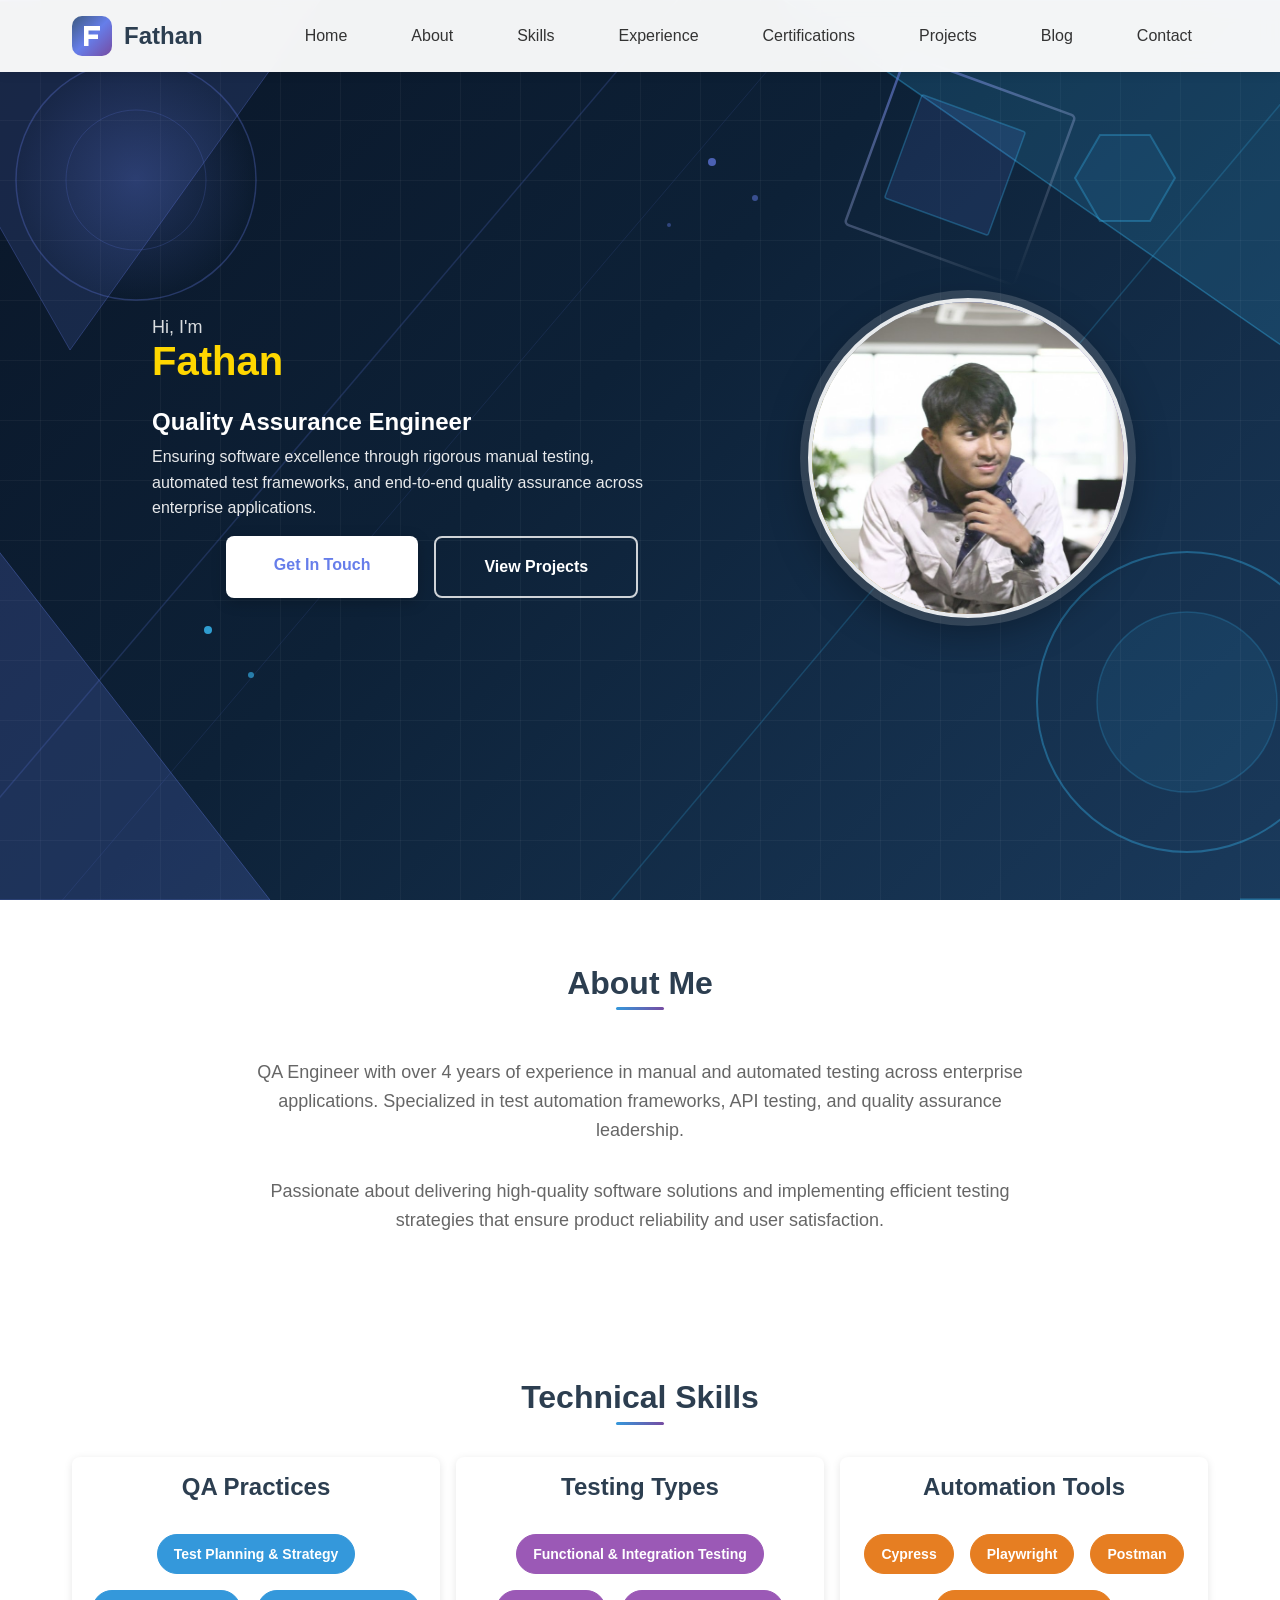
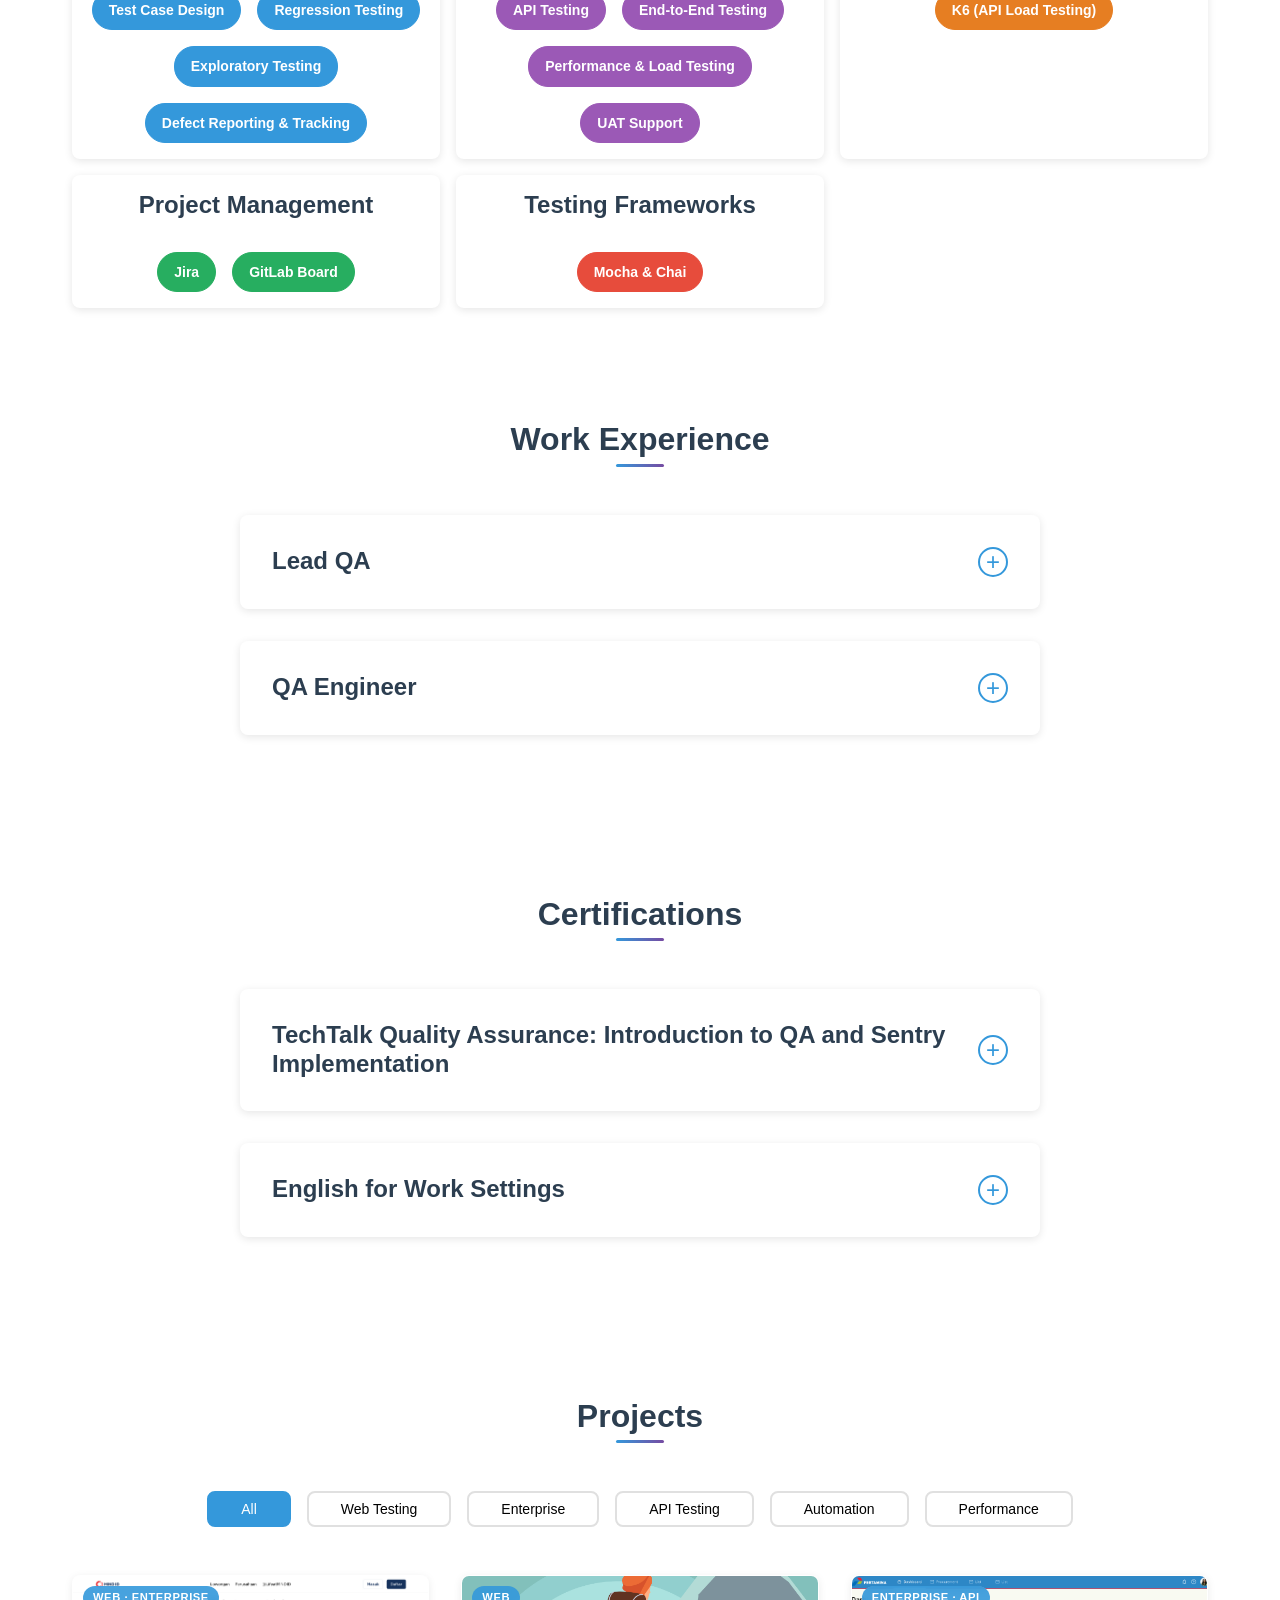
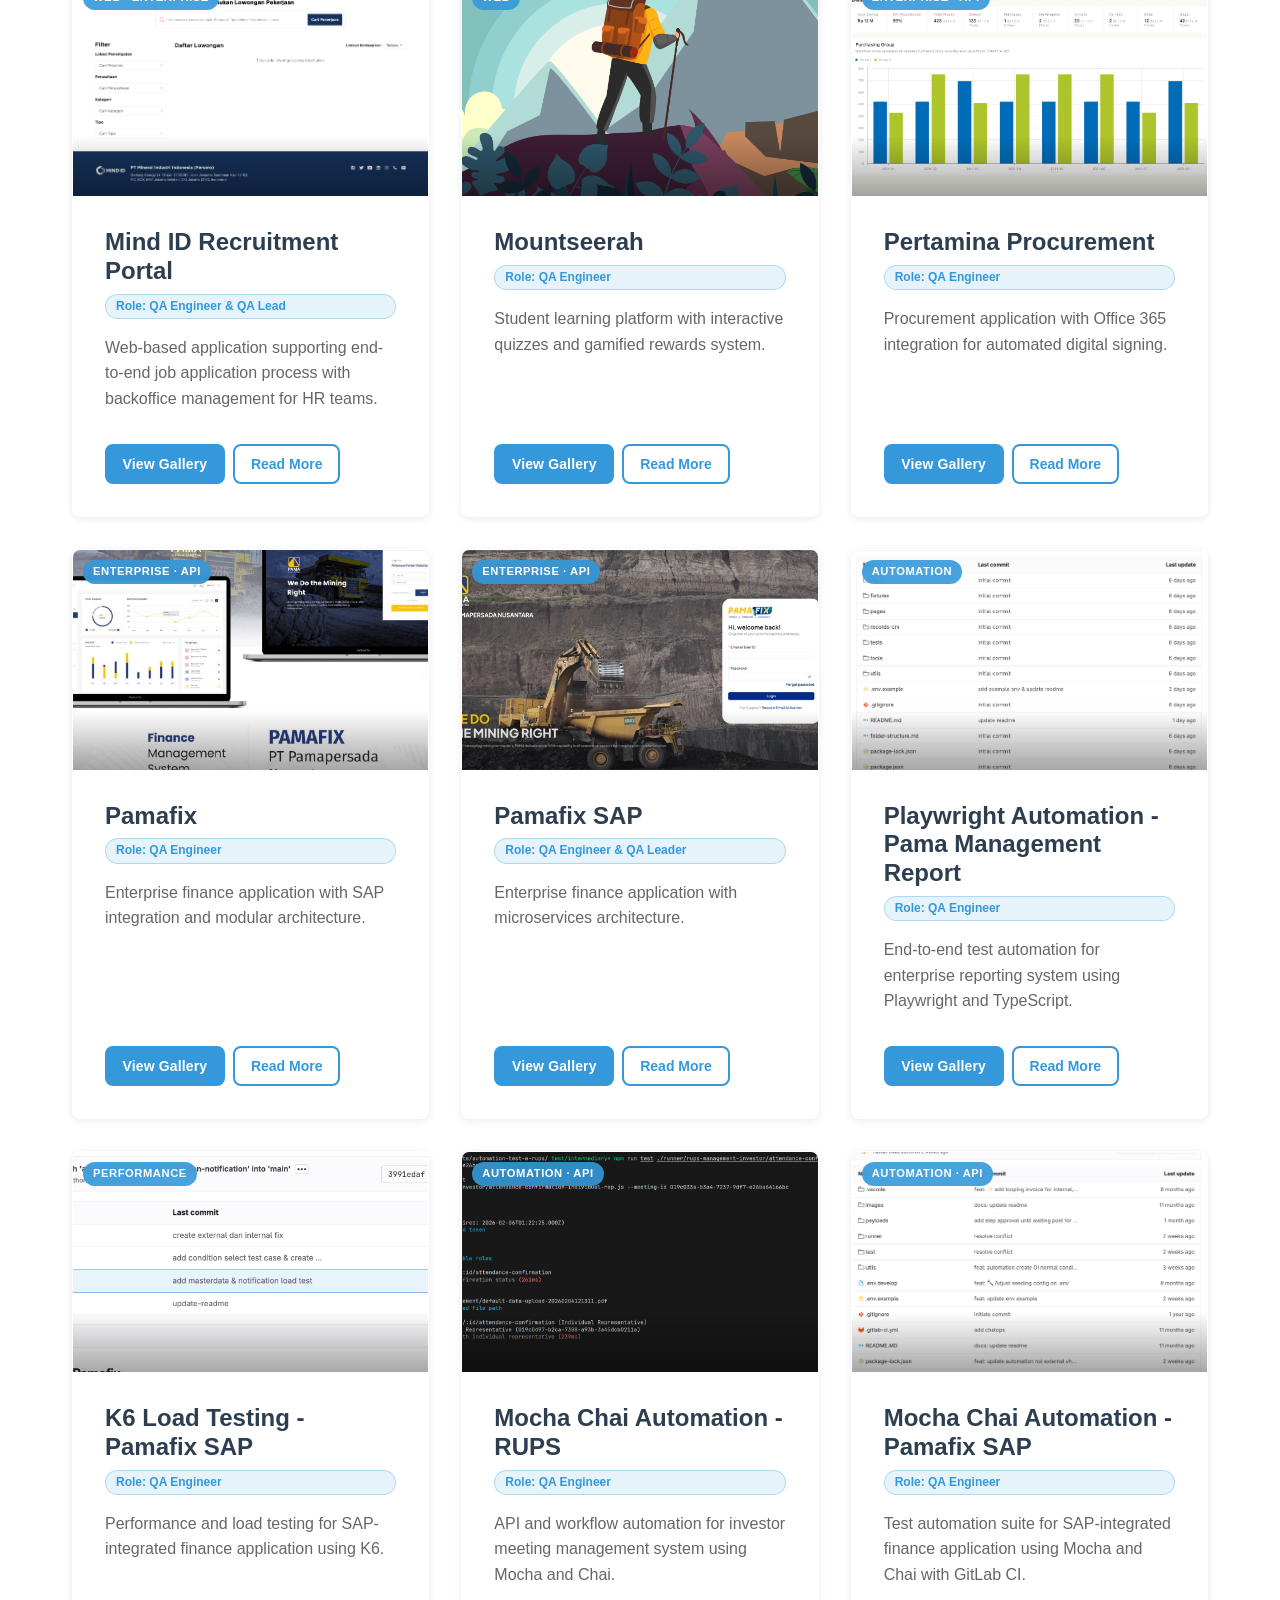
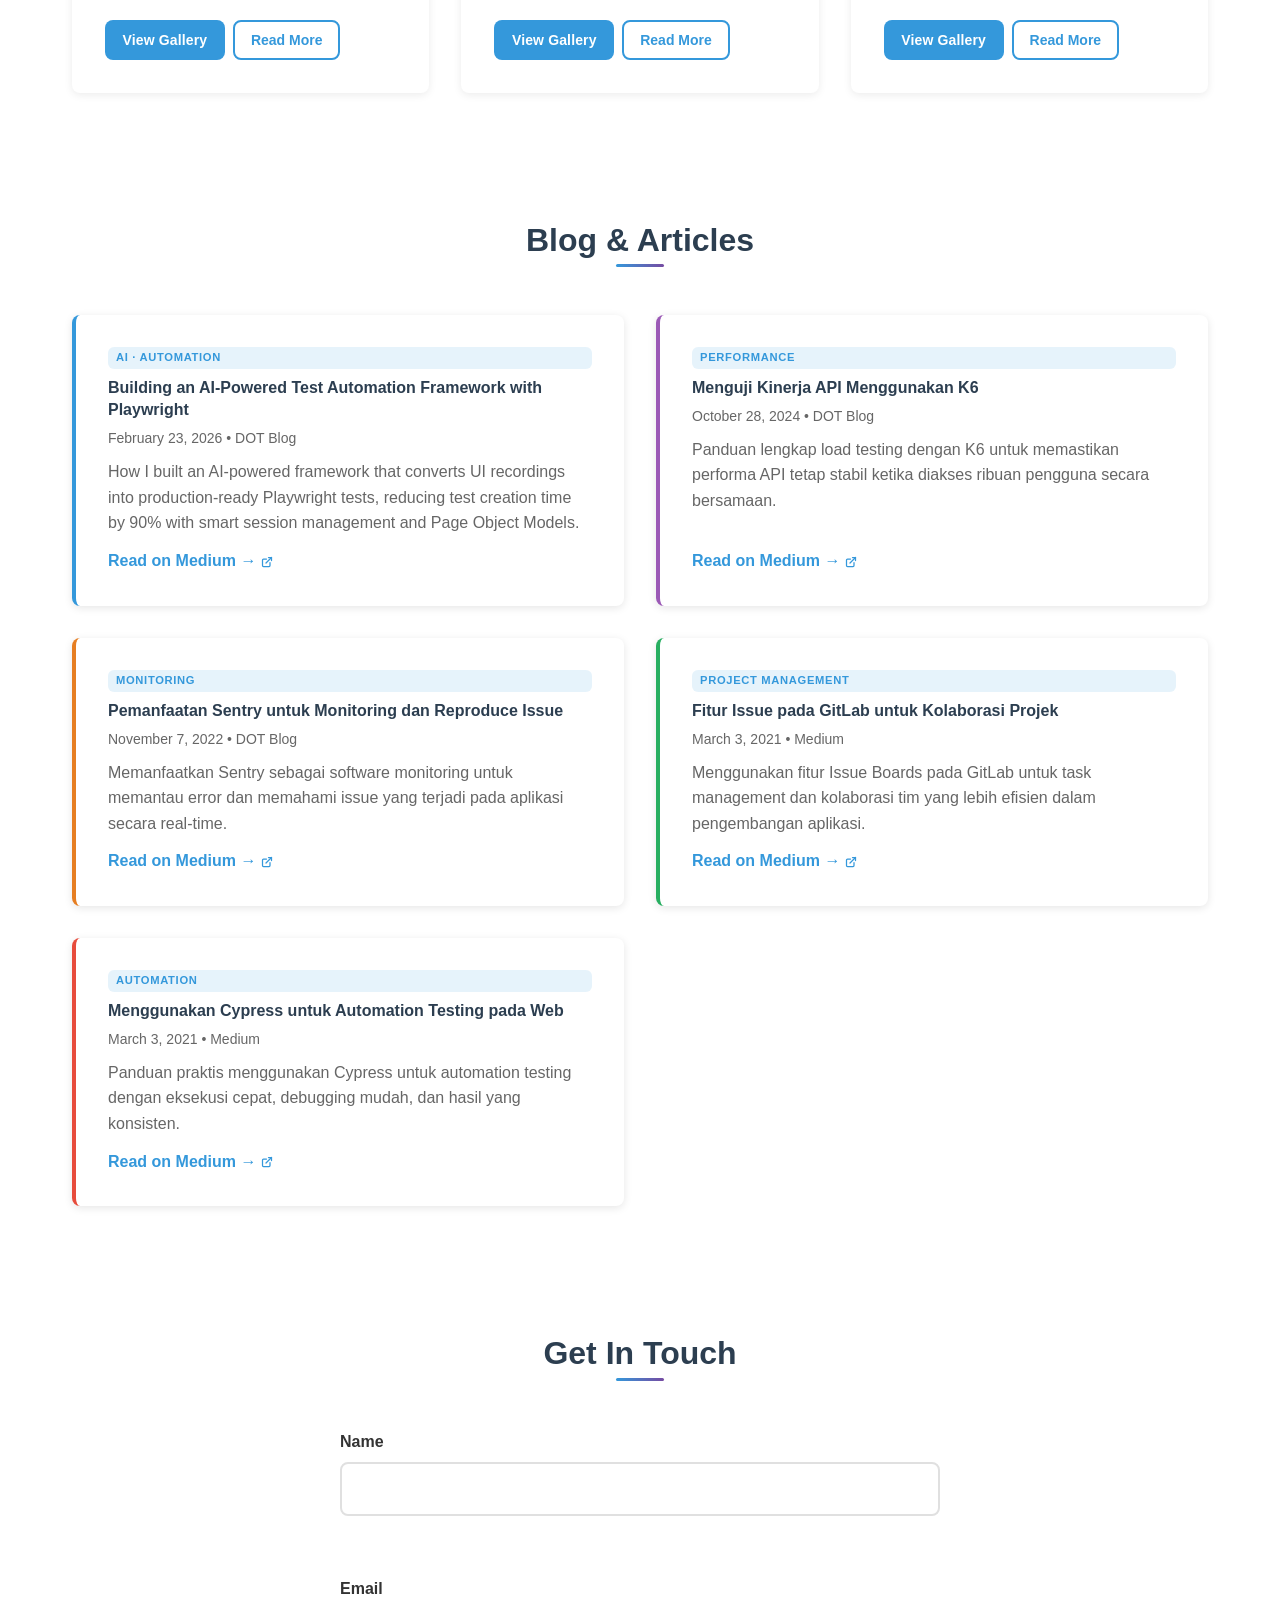
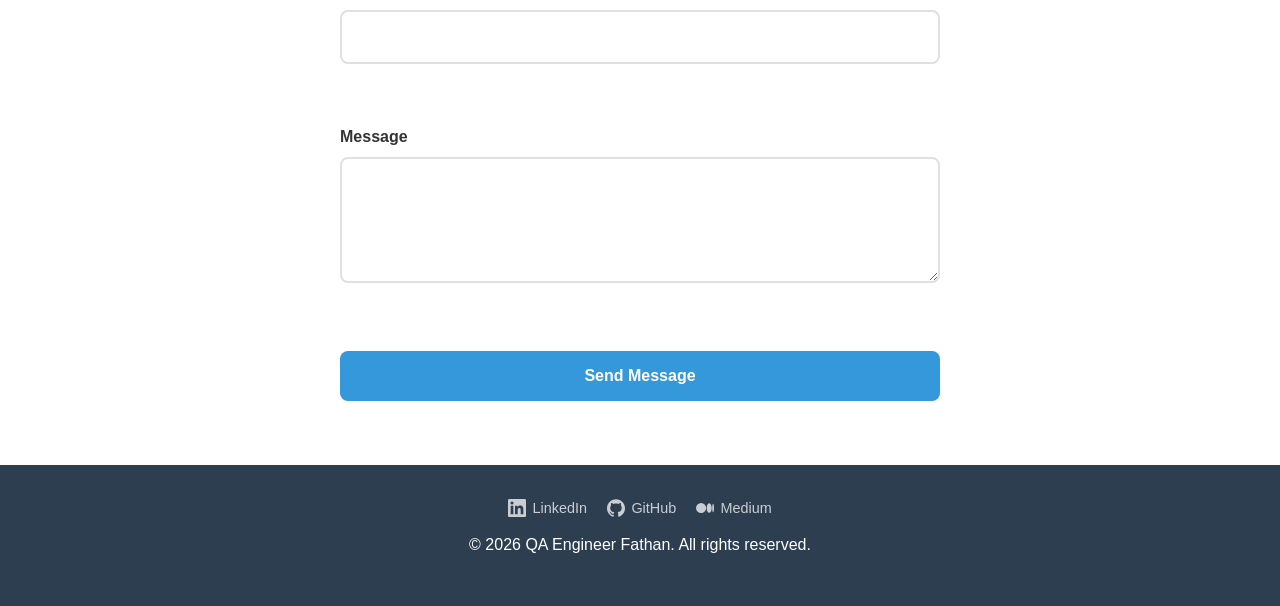
==== commit 025db3f4: "UI/UX improvements: hero redesign, dark mode removed, card/button layout, geometric banner, social l" ====
--- a/index.html
+++ b/index.html
@@ -40,18 +40,13 @@
             fill="none"
             xmlns="http://www.w3.org/2000/svg"
           >
-            <rect width="40" height="40" rx="8" fill="url(#gradient)" />
-            <path d="M14 12H26V16H18V20H24V24H18V30H14V12Z" fill="white" />
+            <rect width="40" height="40" rx="10" fill="url(#grad)" />
+            <!-- F letter: bold, clean, modern -->
+            <path d="M12 10H28V14.5H16.5V18.5H26V23H16.5V30H12V10Z" fill="white"/>
             <defs>
-              <linearGradient
-                id="gradient"
-                x1="0"
-                y1="0"
-                x2="40"
-                y2="40"
-                gradientUnits="userSpaceOnUse"
-              >
-                <stop stop-color="#667eea" />
+              <linearGradient id="grad" x1="0" y1="0" x2="40" y2="40" gradientUnits="userSpaceOnUse">
+                <stop stop-color="#3d5a80" />
+                <stop offset="0.5" stop-color="#667eea" />
                 <stop offset="1" stop-color="#764ba2" />
               </linearGradient>
             </defs>
@@ -79,21 +74,77 @@
     <main>
       <section id="home" class="hero">
         <div class="hero-background">
-          <div class="gradient-blob blob-1"></div>
-          <div class="gradient-blob blob-2"></div>
-          <div class="gradient-blob blob-3"></div>
+          <svg class="hero-geo" xmlns="http://www.w3.org/2000/svg" viewBox="0 0 1440 900" preserveAspectRatio="xMidYMid slice">
+            <defs>
+              <pattern id="grid" width="60" height="60" patternUnits="userSpaceOnUse">
+                <path d="M 60 0 L 0 0 0 60" fill="none" stroke="rgba(255,255,255,0.08)" stroke-width="1"/>
+              </pattern>
+              <linearGradient id="lineGrad1" x1="0%" y1="0%" x2="100%" y2="100%">
+                <stop offset="0%" stop-color="rgba(102,126,234,0.6)"/>
+                <stop offset="100%" stop-color="rgba(255,255,255,0)"/>
+              </linearGradient>
+              <radialGradient id="circleGrad" cx="50%" cy="50%">
+                <stop offset="0%" stop-color="rgba(102,126,234,0.25)"/>
+                <stop offset="100%" stop-color="rgba(102,126,234,0)"/>
+              </radialGradient>
+            </defs>
+
+            <!-- Base grid -->
+            <rect width="1440" height="900" fill="url(#grid)"/>
+
+            <!-- Large abstract triangles -->
+            <polygon points="-50,0 400,0 150,350" fill="rgba(102,126,234,0.15)" stroke="rgba(102,126,234,0.3)" stroke-width="1"/>
+            <polygon points="1440,0 1440,400 864,0" fill="rgba(56,189,248,0.15)" stroke="rgba(56,189,248,0.35)" stroke-width="1.5"/>
+            <polygon points="0,900 350,900 0,450" fill="rgba(102,126,234,0.2)" stroke="rgba(102,126,234,0.35)" stroke-width="1"/>
+
+            <!-- Floating rotated rectangles -->
+            <rect x="950" y="80" width="180" height="180" rx="4" fill="none" stroke="url(#lineGrad1)" stroke-width="2.5" transform="rotate(20 1040 170)"/>
+            <rect x="980" y="110" width="110" height="110" rx="2" fill="rgba(102,126,234,0.12)" stroke="rgba(56,189,248,0.3)" stroke-width="1.5" transform="rotate(20 1035 165)"/>
+
+            <!-- Abstract hexagon -->
+            <polygon points="1180,135 1230,135 1255,178 1230,221 1180,221 1155,178" fill="rgba(56,189,248,0.06)" stroke="rgba(56,189,248,0.3)" stroke-width="2"/>
+
+            <!-- Diagonal slashes -->
+            <line x1="-50" y1="950" x2="800" y2="-50" stroke="rgba(102,126,234,0.2)" stroke-width="1.5"/>
+            <line x1="100" y1="950" x2="950" y2="-50" stroke="rgba(102,126,234,0.12)" stroke-width="1"/>
+            <line x1="1490" y1="-50" x2="650" y2="950" stroke="rgba(56,189,248,0.2)" stroke-width="1.5"/>
+
+            <!-- Circles -->
+            <circle cx="216" cy="180" r="120" fill="url(#circleGrad)" stroke="rgba(102,126,234,0.3)" stroke-width="1.5"/>
+            <circle cx="216" cy="180" r="70" fill="none" stroke="rgba(102,126,234,0.2)" stroke-width="1"/>
+            <circle cx="1267" cy="702" r="150" fill="none" stroke="rgba(56,189,248,0.35)" stroke-width="2"/>
+            <circle cx="1267" cy="702" r="90" fill="rgba(56,189,248,0.08)" stroke="rgba(56,189,248,0.2)" stroke-width="1.5"/>
+
+            <!-- Accent dots -->
+            <circle cx="792" cy="162" r="4" fill="rgba(102,126,234,0.7)"/>
+            <circle cx="835" cy="198" r="3" fill="rgba(102,126,234,0.5)"/>
+            <circle cx="749" cy="225" r="2" fill="rgba(102,126,234,0.4)"/>
+            <circle cx="288" cy="630" r="4" fill="rgba(56,189,248,0.8)"/>
+            <circle cx="331" cy="675" r="3" fill="rgba(56,189,248,0.6)"/>
+
+            <!-- Corner accent lines -->
+            <line x1="0" y1="0" x2="120" y2="0" stroke="rgba(102,126,234,0.5)" stroke-width="3"/>
+            <line x1="0" y1="0" x2="0" y2="120" stroke="rgba(102,126,234,0.5)" stroke-width="3"/>
+            <line x1="1440" y1="900" x2="1320" y2="900" stroke="rgba(56,189,248,0.4)" stroke-width="3"/>
+            <line x1="1440" y1="900" x2="1440" y2="780" stroke="rgba(56,189,248,0.4)" stroke-width="3"/>
+          </svg>
         </div>
         <div class="container hero-content">
-          <div class="profile-photo">
-            <img src="assets/images/profile.jpg" alt="Fathan - QA Engineer" />
+          <div class="hero-text">
+            <p class="hero-greeting">Hi, I'm</p>
+            <h1><span class="highlight-name">Fathan</span></h1>
+            <p class="hero-subtitle">Quality Assurance Engineer</p>
+            <p class="hero-description">Ensuring software excellence through rigorous manual testing, automated test frameworks, and end-to-end quality assurance across enterprise applications.</p>
+            <div class="hero-buttons">
+              <a href="#contact" class="cta-button">Get In Touch</a>
+              <a href="#projects" class="cta-button-secondary">View Projects</a>
+            </div>
           </div>
-          <h1>Hi, I'm <span class="highlight-name">Fathan</span></h1>
-          <p class="hero-subtitle">Quality Assurance Engineer</p>
-          <p class="hero-description">
-            Ensuring software excellence through comprehensive testing and
-            automation
-          </p>
-          <a href="#contact" class="cta-button">Get In Touch</a>
+          <div class="hero-photo">
+            <div class="profile-photo">
+              <img src="assets/images/profile.jpg" alt="Fathan - QA Engineer" />
+            </div>
+          </div>
         </div>
       </section>
 
@@ -301,6 +352,8 @@
           </div>
           <div class="projects-grid">
             <article class="project-card" data-category="web enterprise">
+              <span class="category-chip">Web · Enterprise</span>
+              <div class="img-wrap">
               <img
                 src="assets/images/mindid/screencapture-career-mind-id-2026-01-28-17_42_25.png"
                 alt="Mind ID Recruitment Portal"
@@ -308,6 +361,7 @@
                 class="project-thumbnail"
                 data-project="mindid"
               />
+              </div>
               <div class="project-content">
                 <h3>Mind ID Recruitment Portal</h3>
                 <p class="project-role">Role: QA Engineer & QA Lead</p>
@@ -357,6 +411,8 @@
             </article>
 
             <article class="project-card" data-category="web">
+              <span class="category-chip">Web</span>
+              <div class="img-wrap">
               <img
                 src="assets/images/mountseerah/screencapture-mountserrah-app-codespace-id-2026-01-28-12_23_43.png"
                 alt="Mountseerah Learning Platform"
@@ -364,6 +420,7 @@
                 class="project-thumbnail"
                 data-project="mountseerah"
               />
+              </div>
               <div class="project-content">
                 <h3>Mountseerah</h3>
                 <p class="project-role">Role: QA Engineer</p>
@@ -408,6 +465,8 @@
             </article>
 
             <article class="project-card" data-category="enterprise api">
+              <span class="category-chip">Enterprise · API</span>
+              <div class="img-wrap">
               <img
                 src="assets/images/pertamina/Pertamina Doc. Gen - dashboard.png"
                 alt="Pertamina Procurement System"
@@ -415,6 +474,7 @@
                 class="project-thumbnail"
                 data-project="pertamina"
               />
+              </div>
               <div class="project-content">
                 <h3>Pertamina Procurement</h3>
                 <p class="project-role">Role: QA Engineer</p>
@@ -459,6 +519,8 @@
             </article>
 
             <article class="project-card" data-category="enterprise api">
+              <span class="category-chip">Enterprise · API</span>
+              <div class="img-wrap">
               <img
                 src="assets/images/pamafix/pamafix-1.jpg"
                 alt="Pamafix Finance Application"
@@ -466,6 +528,7 @@
                 class="project-thumbnail"
                 data-project="pamafix"
               />
+              </div>
               <div class="project-content">
                 <h3>Pamafix</h3>
                 <p class="project-role">Role: QA Engineer</p>
@@ -511,6 +574,8 @@
             </article>
 
             <article class="project-card" data-category="enterprise api">
+              <span class="category-chip">Enterprise · API</span>
+              <div class="img-wrap">
               <img
                 src="assets/images/pamafix-sap/login-page.jpg"
                 alt="Pamafix SAP"
@@ -518,6 +583,7 @@
                 class="project-thumbnail"
                 data-project="pamafix-sap"
               />
+              </div>
               <div class="project-content">
                 <h3>Pamafix SAP</h3>
                 <p class="project-role">Role: QA Engineer & QA Leader</p>
@@ -568,6 +634,8 @@
             </article>
 
             <article class="project-card" data-category="automation enterprise">
+              <span class="category-chip">Automation</span>
+              <div class="img-wrap">
               <img
                 src="assets/images/playwright-pama/automation playwright 1.png"
                 alt="Playwright Automation - Pama Management Report"
@@ -575,6 +643,7 @@
                 class="project-thumbnail"
                 data-project="playwright-pama"
               />
+              </div>
               <div class="project-content">
                 <h3>Playwright Automation - Pama Management Report</h3>
                 <p class="project-role">Role: QA Engineer</p>
@@ -633,6 +702,8 @@
               class="project-card"
               data-category="performance enterprise api"
             >
+              <span class="category-chip">Performance</span>
+              <div class="img-wrap">
               <img
                 src="assets/images/k6-pamafix-sap/load test 1.png"
                 alt="K6 Load Testing - Pamafix SAP"
@@ -640,6 +711,7 @@
                 class="project-thumbnail"
                 data-project="k6-pamafix-sap"
               />
+              </div>
               <div class="project-content">
                 <h3>K6 Load Testing - Pamafix SAP</h3>
                 <p class="project-role">Role: QA Engineer</p>
@@ -693,6 +765,8 @@
             </article>
 
             <article class="project-card" data-category="automation api">
+              <span class="category-chip">Automation · API</span>
+              <div class="img-wrap">
               <img
                 src="assets/images/mocha-rups/automation 1.png"
                 alt="Mocha Chai Automation - RUPS"
@@ -700,6 +774,7 @@
                 class="project-thumbnail"
                 data-project="mocha-rups"
               />
+              </div>
               <div class="project-content">
                 <h3>Mocha Chai Automation - RUPS</h3>
                 <p class="project-role">Role: QA Engineer</p>
@@ -754,6 +829,8 @@
               class="project-card"
               data-category="automation enterprise api"
             >
+              <span class="category-chip">Automation · API</span>
+              <div class="img-wrap">
               <img
                 src="assets/images/mocha-pamafix-sap/automation 1.png"
                 alt="Mocha Chai Automation - Pamafix SAP"
@@ -761,6 +838,7 @@
                 class="project-thumbnail"
                 data-project="mocha-pamafix-sap"
               />
+              </div>
               <div class="project-content">
                 <h3>Mocha Chai Automation - Pamafix SAP</h3>
                 <p class="project-role">Role: QA Engineer</p>
@@ -822,6 +900,7 @@
           <h2>Blog & Articles</h2>
           <div class="blog-grid">
             <article class="blog-card external">
+              <span class="blog-tag">AI · Automation</span>
               <h3>Building an AI-Powered Test Automation Framework with Playwright</h3>
               <p class="blog-date">February 23, 2026 • DOT Blog</p>
               <p class="blog-excerpt">
@@ -836,6 +915,7 @@
               >
             </article>
             <article class="blog-card external">
+              <span class="blog-tag">Performance</span>
               <h3>Menguji Kinerja API Menggunakan K6</h3>
               <p class="blog-date">October 28, 2024 • DOT Blog</p>
               <p class="blog-excerpt">
@@ -852,6 +932,7 @@
               >
             </article>
             <article class="blog-card external">
+              <span class="blog-tag">Monitoring</span>
               <h3>Pemanfaatan Sentry untuk Monitoring dan Reproduce Issue</h3>
               <p class="blog-date">November 7, 2022 • DOT Blog</p>
               <p class="blog-excerpt">
@@ -868,6 +949,7 @@
               >
             </article>
             <article class="blog-card external">
+              <span class="blog-tag">Project Management</span>
               <h3>Fitur Issue pada GitLab untuk Kolaborasi Projek</h3>
               <p class="blog-date">March 3, 2021 • Medium</p>
               <p class="blog-excerpt">
@@ -884,6 +966,7 @@
               >
             </article>
             <article class="blog-card external">
+              <span class="blog-tag">Automation</span>
               <h3>Menggunakan Cypress untuk Automation Testing pada Web</h3>
               <p class="blog-date">March 3, 2021 • Medium</p>
               <p class="blog-excerpt">
@@ -909,12 +992,12 @@
           <form class="contact-form" id="contactForm">
             <div class="form-group">
               <label for="name">Name</label>
-              <input type="text" id="name" name="name" required />
+              <input type="text" id="name" name="name" autocomplete="name" required />
               <span class="error-message"></span>
             </div>
             <div class="form-group">
               <label for="email">Email</label>
-              <input type="email" id="email" name="email" required />
+              <input type="email" id="email" name="email" autocomplete="email" required />
               <span class="error-message"></span>
             </div>
             <div class="form-group">
@@ -936,6 +1019,20 @@
 
     <footer>
       <div class="container">
+        <div class="footer-social">
+          <a href="https://linkedin.com/in/muhammad-fathan-ridlo-a64004154" target="_blank" rel="noopener" aria-label="LinkedIn">
+            <svg viewBox="0 0 24 24" xmlns="http://www.w3.org/2000/svg"><path d="M20.447 20.452h-3.554v-5.569c0-1.328-.027-3.037-1.852-3.037-1.853 0-2.136 1.445-2.136 2.939v5.667H9.351V9h3.414v1.561h.046c.477-.9 1.637-1.85 3.37-1.85 3.601 0 4.267 2.37 4.267 5.455v6.286zM5.337 7.433a2.062 2.062 0 0 1-2.063-2.065 2.064 2.064 0 1 1 2.063 2.065zm1.782 13.019H3.555V9h3.564v11.452zM22.225 0H1.771C.792 0 0 .774 0 1.729v20.542C0 23.227.792 24 1.771 24h20.451C23.2 24 24 23.227 24 22.271V1.729C24 .774 23.2 0 22.222 0h.003z"/></svg>
+            LinkedIn
+          </a>
+          <a href="https://github.com/fathanr" target="_blank" rel="noopener" aria-label="GitHub">
+            <svg viewBox="0 0 24 24" xmlns="http://www.w3.org/2000/svg"><path d="M12 .297c-6.63 0-12 5.373-12 12 0 5.303 3.438 9.8 8.205 11.385.6.113.82-.258.82-.577 0-.285-.01-1.04-.015-2.04-3.338.724-4.042-1.61-4.042-1.61C4.422 18.07 3.633 17.7 3.633 17.7c-1.087-.744.084-.729.084-.729 1.205.084 1.838 1.236 1.838 1.236 1.07 1.835 2.809 1.305 3.495.998.108-.776.417-1.305.76-1.605-2.665-.3-5.466-1.332-5.466-5.93 0-1.31.465-2.38 1.235-3.22-.135-.303-.54-1.523.105-3.176 0 0 1.005-.322 3.3 1.23.96-.267 1.98-.399 3-.405 1.02.006 2.04.138 3 .405 2.28-1.552 3.285-1.23 3.285-1.23.645 1.653.24 2.873.12 3.176.765.84 1.23 1.91 1.23 3.22 0 4.61-2.805 5.625-5.475 5.92.42.36.81 1.096.81 2.22 0 1.606-.015 2.896-.015 3.286 0 .315.21.69.825.57C20.565 22.092 24 17.592 24 12.297c0-6.627-5.373-12-12-12"/></svg>
+            GitHub
+          </a>
+          <a href="https://fathan540.medium.com" target="_blank" rel="noopener" aria-label="Medium">
+            <svg viewBox="0 0 24 24" xmlns="http://www.w3.org/2000/svg"><path d="M13.54 12a6.8 6.8 0 01-6.77 6.82A6.8 6.8 0 010 12a6.8 6.8 0 016.77-6.82A6.8 6.8 0 0113.54 12zM20.96 12c0 3.54-1.51 6.42-3.38 6.42-1.87 0-3.39-2.88-3.39-6.42s1.52-6.42 3.39-6.42 3.38 2.88 3.38 6.42M24 12c0 3.17-.53 5.75-1.19 5.75-.66 0-1.19-2.58-1.19-5.75s.53-5.75 1.19-5.75C23.47 6.25 24 8.83 24 12z"/></svg>
+            Medium
+          </a>
+        </div>
         <p>&copy; 2026 QA Engineer Fathan. All rights reserved.</p>
       </div>
     </footer>
--- a/css/style.css
+++ b/css/style.css
@@ -8,7 +8,10 @@
     --bg-light: #f8f9fa;
     --border-color: #e0e0e0;
     --success-color: #27ae60;
-    
+    --card-bg: #fff;
+    --card-shadow: 0 2px 8px rgba(0,0,0,0.08);
+    --card-shadow-hover: 0 8px 28px rgba(0,0,0,0.15);
+    --card-border-hover: #3498db;    
     --spacing-xs: 0.5rem;
     --spacing-sm: 1rem;
     --spacing-md: 2rem;
@@ -41,23 +44,23 @@
     font-size: var(--font-size-base);
     line-height: 1.6;
     color: var(--text-color);
-    background-color: #f5f5f5;
+    background-color: #ffffff;
     position: relative;
     overflow-x: hidden;
 }
 
 body::before {
     content: '';
-    position: absolute;
+    position: fixed;
     top: 0;
     left: 0;
     width: 100%;
     height: 100%;
     background: 
-        radial-gradient(ellipse 800px 600px at 20% 10%, rgba(255, 193, 7, 0.3) 0%, transparent 50%),
-        radial-gradient(ellipse 600px 800px at 80% 30%, rgba(255, 193, 7, 0.25) 0%, transparent 50%),
-        radial-gradient(ellipse 700px 500px at 50% 60%, rgba(255, 193, 7, 0.2) 0%, transparent 50%),
-        radial-gradient(ellipse 500px 700px at 10% 80%, rgba(255, 193, 7, 0.25) 0%, transparent 50%);
+        radial-gradient(ellipse 800px 600px at 0% 0%, rgba(102, 126, 234, 0.22) 0%, transparent 55%),
+        radial-gradient(ellipse 600px 700px at 100% 15%, rgba(118, 75, 162, 0.18) 0%, transparent 55%),
+        radial-gradient(ellipse 700px 500px at 80% 80%, rgba(240, 147, 251, 0.15) 0%, transparent 55%),
+        radial-gradient(ellipse 500px 600px at 10% 90%, rgba(102, 126, 234, 0.15) 0%, transparent 55%);
     z-index: -1;
     pointer-events: none;
 }
@@ -98,6 +101,10 @@
 }
 
 section:nth-child(even) {
+    background-color: rgba(255,255,255,0.5);
+}
+
+section:nth-child(odd) {
     background-color: transparent;
 }
 
@@ -176,7 +183,7 @@
     align-items: center;
     justify-content: center;
     text-align: center;
-    background: linear-gradient(135deg, #667eea 0%, #764ba2 50%, #f093fb 100%);
+    background: linear-gradient(135deg, #0a1628 0%, #0d2137 45%, #1a3a5c 100%);
     margin-top: 0;
     padding-top: 80px;
     position: relative;
@@ -185,70 +192,68 @@
 
 .hero-background {
     position: absolute;
-    top: 0;
-    left: 0;
+    inset: 0;
+    overflow: hidden;
+}
+
+.hero-geo {
+    position: absolute;
+    inset: 0;
     width: 100%;
     height: 100%;
-    overflow: hidden;
-}
-
-.gradient-blob {
-    position: absolute;
-    border-radius: 50%;
-    filter: blur(80px);
-    opacity: 0.5;
-    animation: float 20s infinite ease-in-out;
-}
-
-.blob-1 {
-    width: 500px;
-    height: 500px;
-    background: #4facfe;
-    top: -10%;
-    left: -10%;
-    animation-delay: 0s;
-}
-
-.blob-2 {
-    width: 400px;
-    height: 400px;
-    background: #00f2fe;
-    bottom: -10%;
-    right: -10%;
-    animation-delay: 7s;
-}
-
-.blob-3 {
-    width: 350px;
-    height: 350px;
-    background: #43e97b;
-    top: 50%;
-    left: 50%;
-    transform: translate(-50%, -50%);
-    animation-delay: 14s;
-}
-
-@keyframes float {
-    0%, 100% {
-        transform: translate(0, 0) scale(1);
-    }
-    33% {
-        transform: translate(30px, -30px) scale(1.1);
-    }
-    66% {
-        transform: translate(-20px, 20px) scale(0.9);
-    }
 }
 
 .hero-content {
     position: relative;
     z-index: 1;
-}
+    display: flex;
+    align-items: center;
+    justify-content: center;
+    gap: 6rem;
+    text-align: left;
+    width: 100%;
+}
+
+.hero-text {
+    flex: 1;
+    max-width: 560px;
+    display: flex;
+    flex-direction: column;
+    gap: 0.2rem;
+}
+
+.hero-greeting {
+    font-size: var(--font-size-lg);
+    color: rgba(255,255,255,0.85);
+    margin-bottom: 0;
+    font-weight: 400;
+    line-height: 1;
+}
+
+.hero-text h1 {
+    font-size: clamp(2.5rem, 6vw, 4rem);
+    color: #ffffff;
+    margin-bottom: 0;
+    line-height: 1.1;
+}
+
+.hero-photo {
+    flex-shrink: 0;
+    display: flex;
+    align-items: center;
+    justify-content: center;
+}
+
+.hero-buttons {
+    justify-content: flex-start;
+}
+
+
 
 .profile-photo {
-    width: 150px;
-    height: 150px;
-    margin: 0 auto var(--spacing-md);
+    width: 320px;
+    height: 320px;
+    margin: 0 auto;
     border-radius: 50%;
     overflow: hidden;
     border: 4px solid rgba(255, 255, 255, 0.3);
@@ -276,13 +281,15 @@
     font-size: var(--font-size-xl);
     color: #ffffff;
     font-weight: 600;
-    margin-bottom: var(--spacing-xs);
+    margin-bottom: 0;
 }
 
 .hero-description {
-    font-size: var(--font-size-lg);
+    font-size: var(--font-size-base);
     color: rgba(255, 255, 255, 0.9);
-    margin-bottom: var(--spacing-lg);
+    margin-bottom: 0.75rem;
+    line-height: 1.6;
+    max-width: 520px;
 }
 
 .cta-button {
@@ -297,10 +304,10 @@
 }
 
 .cta-button:hover {
-    background-color: #ffd700;
-    color: #667eea;
+    background-color: #667eea;
+    color: #ffffff;
     transform: translateY(-2px);
-    box-shadow: 0 6px 20px rgba(0, 0, 0, 0.3);
+    box-shadow: 0 6px 20px rgba(102, 126, 234, 0.5);
 }
 
 .about {
@@ -531,9 +538,10 @@
 
 .project-card img {
     width: 100%;
-    height: 200px;
+    height: 220px;
     object-fit: cover;
     flex-shrink: 0;
+    display: block;
 }
 
 .project-content {
@@ -969,3 +977,387 @@
 .project-thumbnail:hover {
     transform: scale(1.05);
 }
+
+/* ── Task 1: Section heading accent line ── */
+section h2 {
+    display: inline-block;
+    position: relative;
+    padding-bottom: 0.5rem;
+}
+section h2::after {
+    content: '';
+    position: absolute;
+    bottom: 0;
+    left: 50%;
+    transform: translateX(-50%);
+    width: 48px;
+    height: 3px;
+    background: linear-gradient(90deg, var(--secondary-color), #764ba2);
+    border-radius: 2px;
+}
+.about h2, .skills h2, .experience h2, .certifications h2,
+.projects h2, .blog h2, .contact h2 {
+    display: block;
+    text-align: center;
+}
+
+/* ── Task 2: Profile photo 190px + glow ring ── */
+.profile-photo {
+    width: 320px;
+    height: 320px;
+    border: 4px solid rgba(255,255,255,0.9);
+    box-shadow: 0 0 0 8px rgba(255,255,255,0.15), 0 12px 40px rgba(0,0,0,0.35);
+    position: relative;
+}
+.profile-photo::before {
+    content: '';
+    position: absolute;
+    inset: -5px;
+    border-radius: 50%;
+    background: conic-gradient(#667eea, #f093fb, #ffd700, #667eea);
+    animation: spin-glow 3s linear infinite;
+    z-index: -1;
+}
+.profile-photo::after {
+    content: '';
+    position: absolute;
+    inset: -5px;
+    border-radius: 50%;
+    background: conic-gradient(#667eea, #f093fb, #ffd700, #667eea);
+    filter: blur(10px);
+    opacity: 0.6;
+    animation: spin-glow 3s linear infinite;
+    z-index: -2;
+}
+@keyframes spin-glow {
+    to { transform: rotate(360deg); }
+}
+
+/* ── Task 3: Skill badge category colors ── */
+.skill-category:nth-child(1) .skill-badge.highlight { background-color: #3498db; border-color: #3498db; }
+.skill-category:nth-child(2) .skill-badge.highlight { background-color: #9b59b6; border-color: #9b59b6; }
+.skill-category:nth-child(3) .skill-badge.highlight { background-color: #e67e22; border-color: #e67e22; }
+.skill-category:nth-child(4) .skill-badge.highlight { background-color: #27ae60; border-color: #27ae60; }
+.skill-category:nth-child(5) .skill-badge.highlight { background-color: #e74c3c; border-color: #e74c3c; }
+
+/* ── Task 4: Project card category chip ── */
+.project-card {
+    position: relative;
+}
+.category-chip {
+    position: absolute;
+    top: 10px;
+    left: 10px;
+    background: rgba(52, 152, 219, 0.9);
+    color: #fff;
+    font-size: 0.7rem;
+    font-weight: 700;
+    padding: 3px 10px;
+    border-radius: 20px;
+    text-transform: uppercase;
+    letter-spacing: 0.05em;
+    z-index: 1;
+    backdrop-filter: blur(4px);
+}
+
+/* ── Task 5: Blog card left-border accent ── */
+.blog-card {
+    border-left: 4px solid var(--secondary-color);
+}
+.blog-card:nth-child(2) { border-left-color: #9b59b6; }
+.blog-card:nth-child(3) { border-left-color: #e67e22; }
+.blog-card:nth-child(4) { border-left-color: #27ae60; }
+.blog-card:nth-child(5) { border-left-color: #e74c3c; }
+
+/* ── Task 6: Footer social links ── */
+.footer-social {
+    display: flex;
+    justify-content: center;
+    gap: 1.25rem;
+    margin-bottom: 0.75rem;
+}
+.footer-social a {
+    color: rgba(255,255,255,0.75);
+    font-size: 0.9rem;
+    font-weight: 500;
+    display: flex;
+    align-items: center;
+    gap: 0.4rem;
+    transition: var(--transition);
+}
+.footer-social a:hover { color: #fff; }
+.footer-social svg { width: 18px; height: 18px; fill: currentColor; }
+
+/* ── Task 7: Form inputs border-radius 8px ── */
+.form-group input,
+.form-group textarea {
+    border-radius: 8px;
+}
+.submit-btn {
+    border-radius: 8px;
+}
+
+/* ── Task 8: Nav active dot indicator ── */
+.nav-menu a {
+    position: relative;
+}
+.nav-menu a.active {
+    background-color: transparent;
+    color: var(--secondary-color);
+}
+.nav-menu a.active::after {
+    content: '';
+    position: absolute;
+    bottom: -2px;
+    left: 50%;
+    transform: translateX(-50%);
+    width: 6px;
+    height: 6px;
+    background: var(--secondary-color);
+    border-radius: 50%;
+}
+.nav-menu a:hover {
+    background-color: transparent;
+    color: var(--secondary-color);
+}
+
+/* ── Task 9: Hero secondary button ── */
+.hero-buttons {
+    display: flex;
+    gap: 1rem;
+    justify-content: center;
+    flex-wrap: wrap;
+}
+.cta-button-secondary {
+    display: inline-block;
+    padding: var(--spacing-sm) var(--spacing-lg);
+    background-color: transparent;
+    color: #ffffff;
+    border: 2px solid rgba(255,255,255,0.8);
+    border-radius: 8px;
+    font-weight: 600;
+    transition: var(--transition);
+}
+.cta-button-secondary:hover {
+    background-color: rgba(255,255,255,0.15);
+    color: #fff;
+    transform: translateY(-2px);
+}
+.cta-button {
+    border-radius: 8px;
+}
+
+/* ── Task 11: Back-to-top mobile safe area ── */
+@supports (padding-bottom: env(safe-area-inset-bottom)) {
+    .back-to-top {
+        bottom: calc(30px + env(safe-area-inset-bottom));
+    }
+}
+
+/* ── UX #1: Image skeleton loader ── */
+.project-thumbnail {
+    background: linear-gradient(90deg, #e8e8e8 25%, #f5f5f5 50%, #e8e8e8 75%);
+    background-size: 200% 100%;
+    animation: skeleton-shimmer 1.4s infinite;
+}
+.project-thumbnail.loaded {
+    animation: none;
+    background: none;
+}
+@keyframes skeleton-shimmer {
+    0% { background-position: 200% 0; }
+    100% { background-position: -200% 0; }
+}
+
+/* ── UX #3: Submit button spinner ── */
+.submit-btn:disabled {
+    opacity: 0.7;
+    cursor: not-allowed;
+}
+.submit-btn .spinner {
+    display: inline-block;
+    width: 14px;
+    height: 14px;
+    border: 2px solid rgba(255,255,255,0.4);
+    border-top-color: #fff;
+    border-radius: 50%;
+    animation: spin 0.7s linear infinite;
+    vertical-align: middle;
+    margin-right: 6px;
+}
+@keyframes spin { to { transform: rotate(360deg); } }
+
+/* ── UX #4: Scroll progress bar ── */
+#scroll-progress {
+    position: fixed;
+    top: 0;
+    left: 0;
+    height: 3px;
+    width: 0%;
+    background: linear-gradient(90deg, #667eea, #764ba2);
+    z-index: 9999;
+    transition: width 0.1s linear;
+}
+
+/* ── UX #5: Filter pills scrollable on mobile ── */
+@media (max-width: 768px) {
+    .project-filters {
+        flex-direction: row !important;
+        flex-wrap: nowrap !important;
+        overflow-x: auto;
+        justify-content: flex-start;
+        padding-bottom: 8px;
+        -webkit-overflow-scrolling: touch;
+        scrollbar-width: none;
+    }
+    .project-filters::-webkit-scrollbar { display: none; }
+    .filter-btn {
+        width: auto !important;
+        flex-shrink: 0;
+    }
+}
+
+/* ── UX #6: Mobile nav backdrop ── */
+.nav-backdrop {
+    display: none;
+    position: fixed;
+    inset: 0;
+    background: rgba(0,0,0,0.4);
+    z-index: 999;
+}
+.nav-backdrop.active { display: block; }
+
+/* ── UX #11: Blog external link icon ── */
+.blog-link::after {
+    content: '';
+    display: inline-block;
+    width: 12px;
+    height: 12px;
+    margin-left: 5px;
+    background-image: url("data:image/svg+xml,%3Csvg xmlns='http://www.w3.org/2000/svg' viewBox='0 0 24 24' fill='none' stroke='%233498db' stroke-width='2.5' stroke-linecap='round' stroke-linejoin='round'%3E%3Cpath d='M18 13v6a2 2 0 0 1-2 2H5a2 2 0 0 1-2-2V8a2 2 0 0 1 2-2h6'/%3E%3Cpolyline points='15 3 21 3 21 9'/%3E%3Cline x1='10' y1='14' x2='21' y2='3'/%3E%3C/svg%3E");
+    background-repeat: no-repeat;
+    background-size: contain;
+    vertical-align: middle;
+}
+
+/* ── UX #12: Textarea character counter ── */
+.char-counter {
+    display: block;
+    text-align: right;
+    font-size: 0.75rem;
+    color: var(--text-light);
+    margin-top: 4px;
+}
+.char-counter.near-limit { color: #e67e22; }
+.char-counter.at-limit { color: var(--accent-color); }
+
+/* ══════════════════════════════════════
+   CARD LAYOUT IMPROVEMENTS
+══════════════════════════════════════ */
+
+/* #4: Image height 220px + gradient overlay */
+.project-card {
+    border: 1px solid transparent;
+    box-shadow: var(--card-shadow);
+    background-color: var(--card-bg);
+}
+.project-card:hover {
+    transform: translateY(-6px);
+    box-shadow: var(--card-shadow-hover);
+    border-color: var(--card-border-hover);
+}
+.project-card .project-thumbnail,
+.project-card img.project-thumbnail {
+    height: 220px;
+    object-fit: cover;
+}
+.project-card .img-wrap {
+    position: relative;
+    overflow: hidden;
+    flex-shrink: 0;
+}
+.project-card .img-wrap::after {
+    content: '';
+    position: absolute;
+    bottom: 0;
+    left: 0;
+    right: 0;
+    height: 60px;
+    background: linear-gradient(to top, rgba(0,0,0,0.35), transparent);
+    pointer-events: none;
+}
+
+/* #5: Role as pill badge */
+.project-role {
+    display: inline-block;
+    background-color: rgba(52,152,219,0.12);
+    color: var(--secondary-color);
+    border: 1px solid rgba(52,152,219,0.3);
+    border-radius: 20px;
+    padding: 2px 10px;
+    font-size: 0.75rem;
+    font-weight: 600;
+    margin-bottom: var(--spacing-sm);
+}
+
+/* #6: Unified button system */
+.view-gallery-btn {
+    border-radius: 8px;
+    padding: 0.55rem 1.1rem;
+    font-size: 0.875rem;
+    letter-spacing: 0.01em;
+}
+.read-more-btn {
+    border: 2px solid var(--secondary-color);
+    border-radius: 8px;
+    padding: 0.45rem 1rem;
+    font-size: 0.875rem;
+    background: transparent;
+}
+.read-more-btn:hover {
+    background-color: var(--secondary-color);
+    color: #fff;
+}
+
+/* #7: Filter pills consistent radius */
+.filter-btn {
+    border-radius: 8px;
+    font-size: 0.875rem;
+}
+
+/* #8: Blog card category tag + spacing */
+.blog-card {
+    display: flex;
+    flex-direction: column;
+    gap: 0;
+}
+.blog-tag {
+    display: inline-block;
+    background-color: rgba(52,152,219,0.12);
+    color: var(--secondary-color);
+    border-radius: 6px;
+    padding: 2px 8px;
+    font-size: 0.7rem;
+    font-weight: 700;
+    text-transform: uppercase;
+    letter-spacing: 0.06em;
+    margin-bottom: 0.5rem;
+}
+.blog-card h3 {
+    font-size: 1rem;
+    line-height: 1.4;
+    margin-bottom: 0.35rem;
+}
+.blog-card .blog-date {
+    margin-bottom: 0.6rem;
+}
+.blog-card .blog-excerpt {
+    flex-grow: 1;
+    margin-bottom: 0.75rem;
+}
+.blog-card .blog-link {
+    margin-top: auto;
+    align-self: flex-start;
+}
+
+/* #9: Card hover border already handled via --card-border-hover above */
--- a/css/responsive.css
+++ b/css/responsive.css
@@ -140,3 +140,21 @@
         scroll-behavior: auto;
     }
 }
+
+@media (max-width: 768px) {
+    .hero-content {
+        flex-direction: column-reverse;
+        text-align: center;
+        gap: 1rem;
+    }
+    .hero-buttons {
+        justify-content: center;
+    }
+    .hero-text {
+        max-width: 100%;
+    }
+    .profile-photo {
+        width: 160px;
+        height: 160px;
+    }
+}
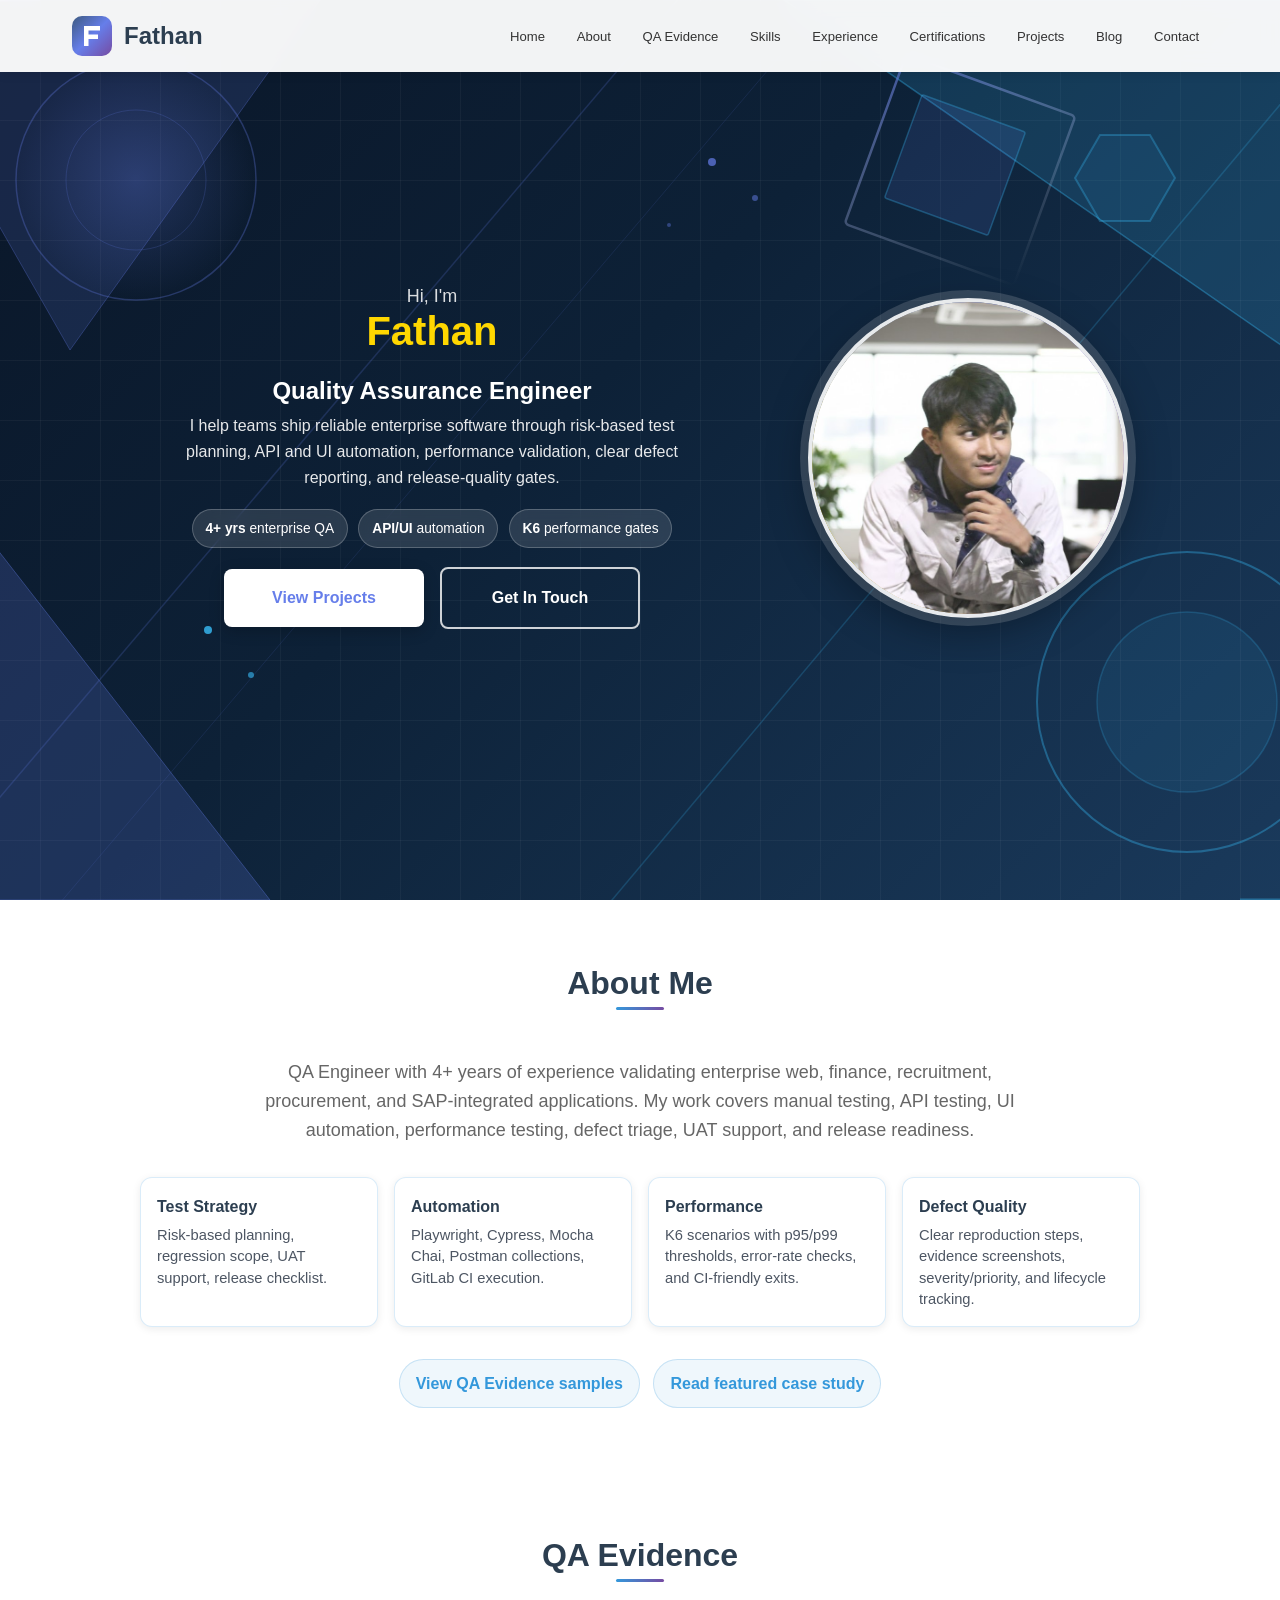
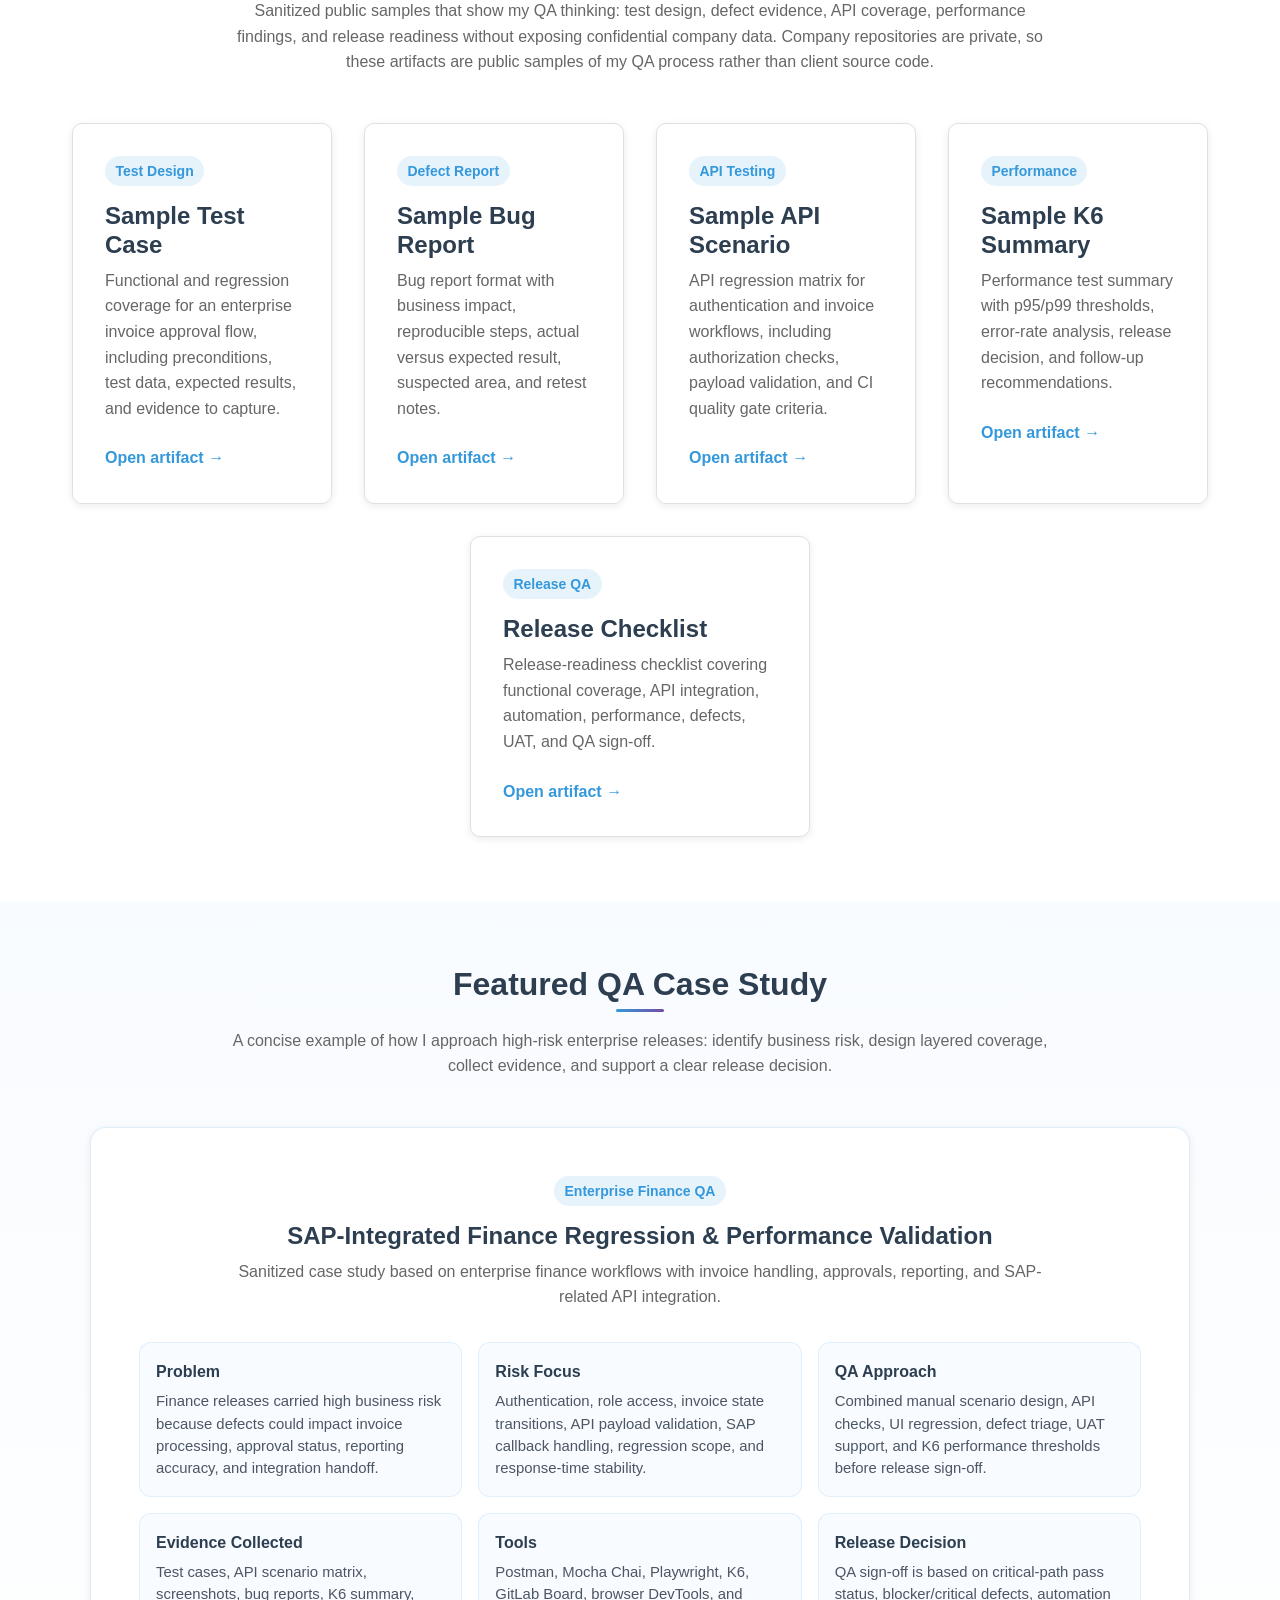
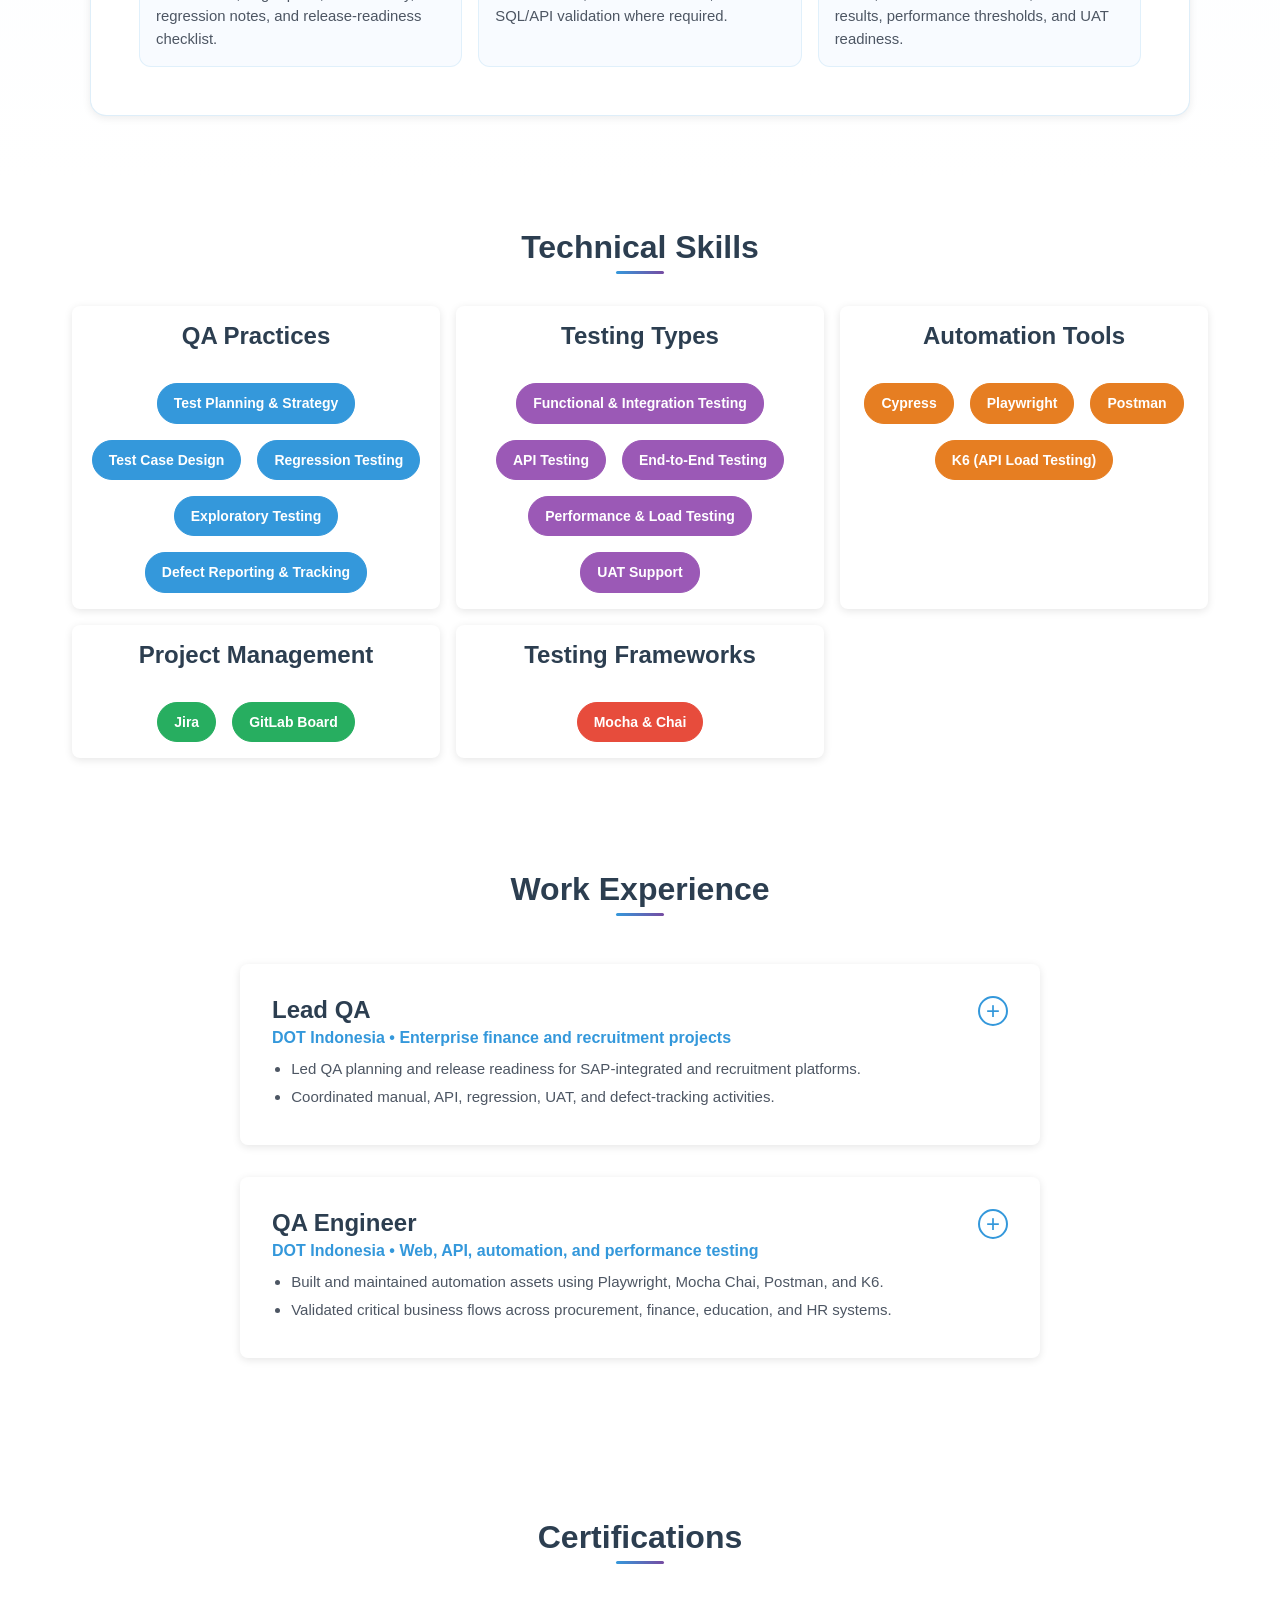
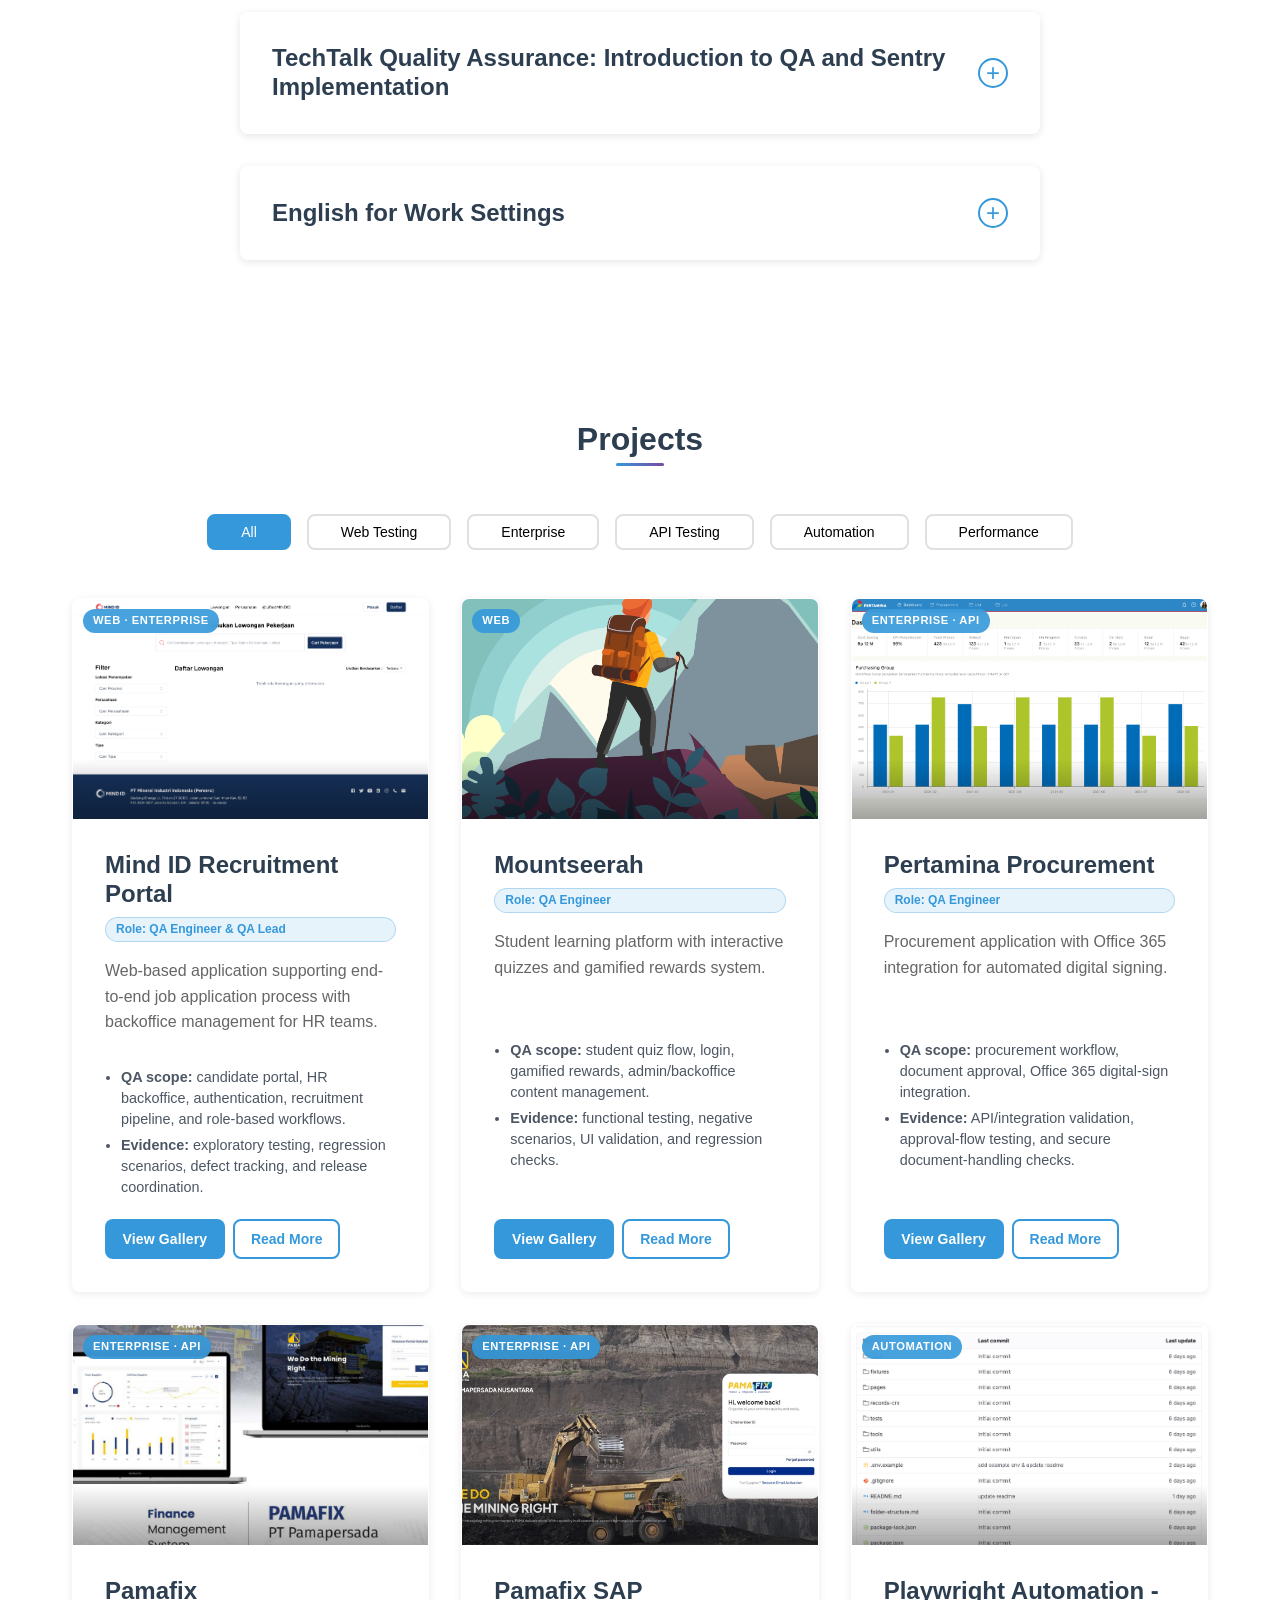
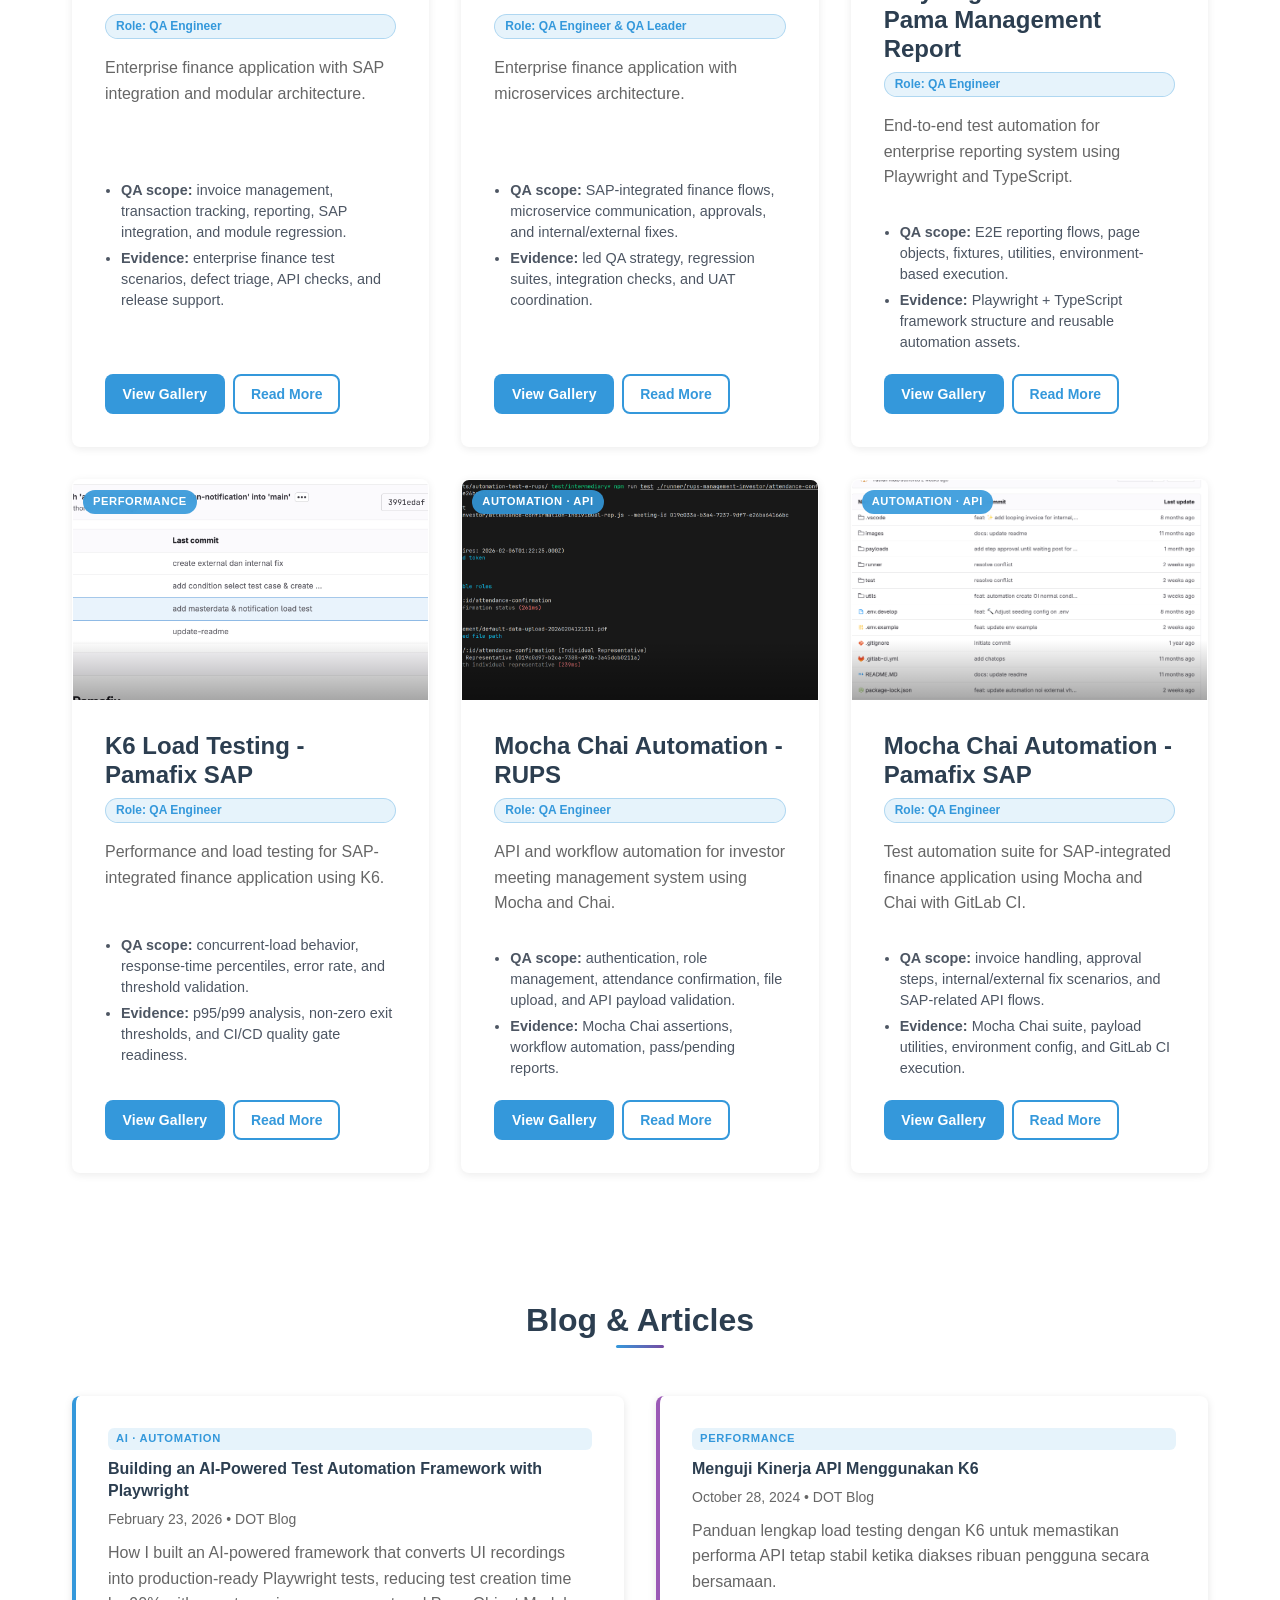
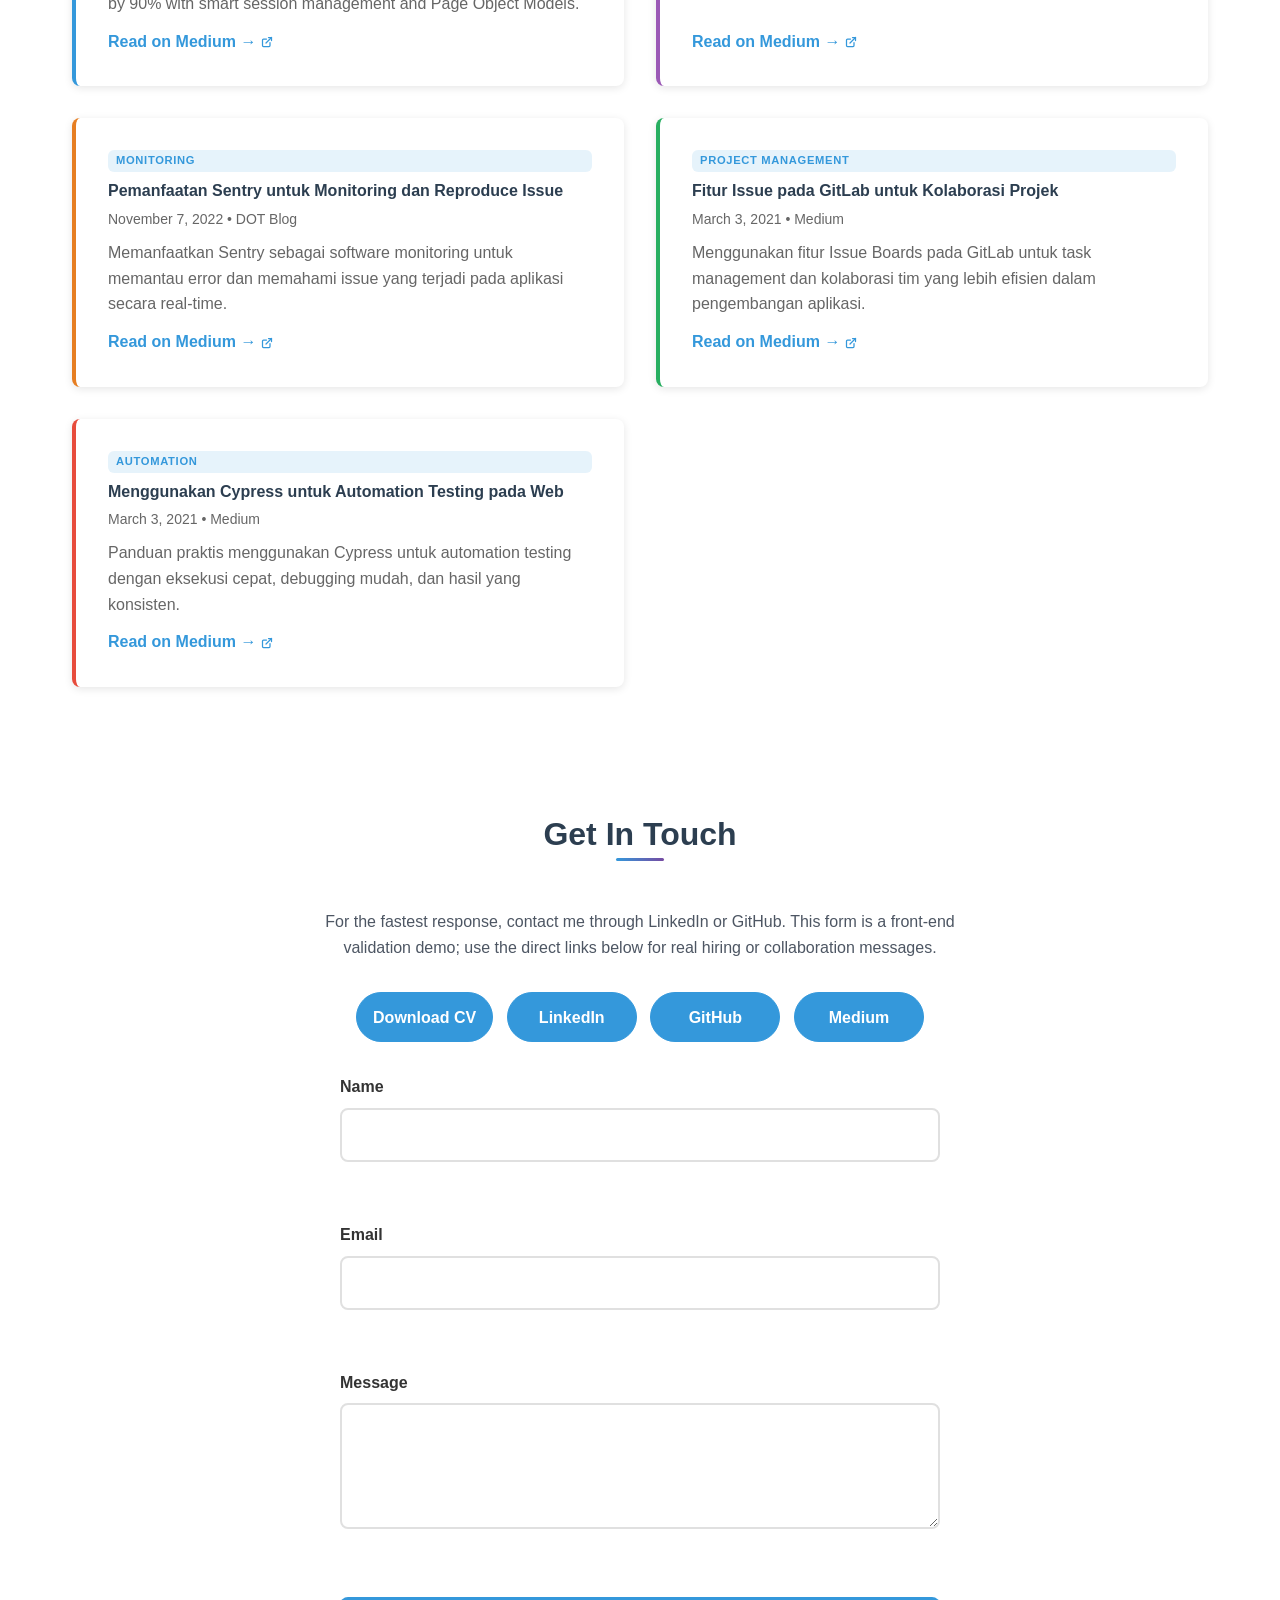
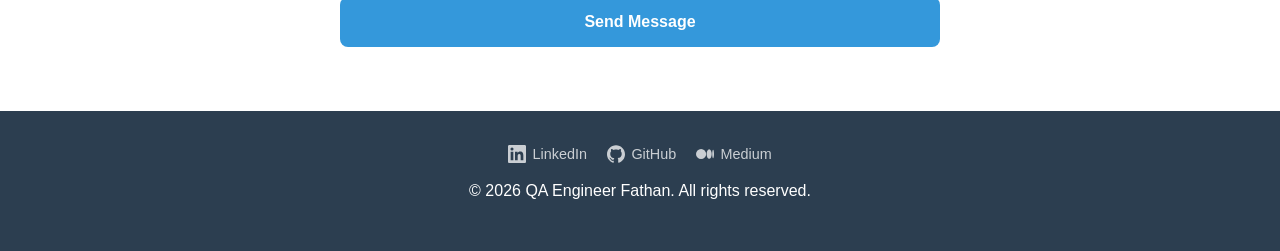
==== commit 4210413d: "feat: improve QA portfolio presentation" ====
--- a/index.html
+++ b/index.html
@@ -15,13 +15,17 @@
     <meta name="viewport" content="width=device-width, initial-scale=1.0" />
     <meta
       name="description"
-      content="Portfolio QA Engineer - Showcasing expertise in test automation, quality assurance, and software testing"
+      content="Portfolio Fathan Ridlo, Quality Assurance Engineer specializing in test automation, API testing, performance testing, Playwright, Mocha Chai, Postman, K6, and enterprise QA leadership"
     />
     <meta
       name="keywords"
-      content="QA Engineer, Test Automation, Cypress, Playwright, Quality Assurance"
+      content="Fathan Ridlo, QA Engineer, Quality Assurance, Test Automation, Playwright, Cypress, Mocha Chai, Postman, K6, API Testing, Performance Testing"
     />
-    <title>QA Engineer Portfolio</title>
+    <title>Fathan Ridlo — Quality Assurance Engineer | Automation, API & Performance Testing</title>
+    <meta property="og:title" content="Fathan Ridlo — Quality Assurance Engineer" />
+    <meta property="og:description" content="QA portfolio focused on test automation, API testing, performance testing, enterprise QA leadership, and release quality evidence." />
+    <meta property="og:type" content="website" />
+    <meta name="theme-color" content="#0a1628" />
     <link rel="stylesheet" href="css/style.css" />
     <link rel="stylesheet" href="css/responsive.css" />
     <script
@@ -61,6 +65,7 @@
         <ul class="nav-menu">
           <li><a href="#home">Home</a></li>
           <li><a href="#about">About</a></li>
+          <li><a href="#artifacts">QA Evidence</a></li>
           <li><a href="#skills">Skills</a></li>
           <li><a href="#experience">Experience</a></li>
           <li><a href="#certifications">Certifications</a></li>
@@ -134,10 +139,15 @@
             <p class="hero-greeting">Hi, I'm</p>
             <h1><span class="highlight-name">Fathan</span></h1>
             <p class="hero-subtitle">Quality Assurance Engineer</p>
-            <p class="hero-description">Ensuring software excellence through rigorous manual testing, automated test frameworks, and end-to-end quality assurance across enterprise applications.</p>
+            <p class="hero-description">I help teams ship reliable enterprise software through risk-based test planning, API and UI automation, performance validation, clear defect reporting, and release-quality gates.</p>
+            <div class="impact-strip" aria-label="QA impact highlights">
+              <span><strong>4+ yrs</strong> enterprise QA</span>
+              <span><strong>API/UI</strong> automation</span>
+              <span><strong>K6</strong> performance gates</span>
+            </div>
             <div class="hero-buttons">
-              <a href="#contact" class="cta-button">Get In Touch</a>
-              <a href="#projects" class="cta-button-secondary">View Projects</a>
+              <a href="#projects" class="cta-button">View Projects</a>
+              <a href="#contact" class="cta-button-secondary">Get In Touch</a>
             </div>
           </div>
           <div class="hero-photo">
@@ -152,16 +162,91 @@
         <div class="container">
           <h2>About Me</h2>
           <p>
-            QA Engineer with over 4 years of experience in manual and automated
-            testing across enterprise applications. Specialized in test
-            automation frameworks, API testing, and quality assurance
-            leadership.
+            QA Engineer with 4+ years of experience validating enterprise web, finance,
+            recruitment, procurement, and SAP-integrated applications. My work covers
+            manual testing, API testing, UI automation, performance testing, defect
+            triage, UAT support, and release readiness.
           </p>
-          <p>
-            Passionate about delivering high-quality software solutions and
-            implementing efficient testing strategies that ensure product
-            reliability and user satisfaction.
+          <div class="qa-proof-grid">
+            <div><strong>Test Strategy</strong><span>Risk-based planning, regression scope, UAT support, release checklist.</span></div>
+            <div><strong>Automation</strong><span>Playwright, Cypress, Mocha Chai, Postman collections, GitLab CI execution.</span></div>
+            <div><strong>Performance</strong><span>K6 scenarios with p95/p99 thresholds, error-rate checks, and CI-friendly exits.</span></div>
+            <div><strong>Defect Quality</strong><span>Clear reproduction steps, evidence screenshots, severity/priority, and lifecycle tracking.</span></div>
+          </div>
+          <div class="section-actions">
+            <a href="#artifacts" class="text-cta">View QA Evidence samples</a>
+            <a href="#case-study" class="text-cta">Read featured case study</a>
+          </div>
+        </div>
+      </section>
+
+      <section id="artifacts" class="artifacts">
+        <div class="container">
+          <h2>QA Evidence</h2>
+          <p class="section-intro">
+            Sanitized public samples that show my QA thinking: test design, defect evidence,
+            API coverage, performance findings, and release readiness without exposing
+            confidential company data. Company repositories are private, so these artifacts
+            are public samples of my QA process rather than client source code.
           </p>
+          <div class="artifacts-grid">
+            <article class="artifact-card">
+              <span class="artifact-tag">Test Design</span>
+              <h3>Sample Test Case</h3>
+              <p>Functional and regression coverage for an enterprise invoice approval flow, including preconditions, test data, expected results, and evidence to capture.</p>
+              <a href="artifacts/sample-test-case.md" target="_blank" rel="noopener" class="artifact-link">Open artifact →</a>
+            </article>
+            <article class="artifact-card">
+              <span class="artifact-tag">Defect Report</span>
+              <h3>Sample Bug Report</h3>
+              <p>Bug report format with business impact, reproducible steps, actual versus expected result, suspected area, and retest notes.</p>
+              <a href="artifacts/sample-bug-report.md" target="_blank" rel="noopener" class="artifact-link">Open artifact →</a>
+            </article>
+            <article class="artifact-card">
+              <span class="artifact-tag">API Testing</span>
+              <h3>Sample API Scenario</h3>
+              <p>API regression matrix for authentication and invoice workflows, including authorization checks, payload validation, and CI quality gate criteria.</p>
+              <a href="artifacts/sample-api-test-scenario.md" target="_blank" rel="noopener" class="artifact-link">Open artifact →</a>
+            </article>
+            <article class="artifact-card">
+              <span class="artifact-tag">Performance</span>
+              <h3>Sample K6 Summary</h3>
+              <p>Performance test summary with p95/p99 thresholds, error-rate analysis, release decision, and follow-up recommendations.</p>
+              <a href="artifacts/sample-k6-summary.md" target="_blank" rel="noopener" class="artifact-link">Open artifact →</a>
+            </article>
+            <article class="artifact-card">
+              <span class="artifact-tag">Release QA</span>
+              <h3>Release Checklist</h3>
+              <p>Release-readiness checklist covering functional coverage, API integration, automation, performance, defects, UAT, and QA sign-off.</p>
+              <a href="artifacts/sample-release-checklist.md" target="_blank" rel="noopener" class="artifact-link">Open artifact →</a>
+            </article>
+          </div>
+        </div>
+      </section>
+
+      <section id="case-study" class="case-study">
+        <div class="container">
+          <h2>Featured QA Case Study</h2>
+          <p class="section-intro">
+            A concise example of how I approach high-risk enterprise releases: identify
+            business risk, design layered coverage, collect evidence, and support a clear
+            release decision.
+          </p>
+          <article class="case-study-card">
+            <div class="case-study-header">
+              <span class="artifact-tag">Enterprise Finance QA</span>
+              <h3>SAP-Integrated Finance Regression & Performance Validation</h3>
+              <p>Sanitized case study based on enterprise finance workflows with invoice handling, approvals, reporting, and SAP-related API integration.</p>
+            </div>
+            <div class="case-study-grid">
+              <div><strong>Problem</strong><span>Finance releases carried high business risk because defects could impact invoice processing, approval status, reporting accuracy, and integration handoff.</span></div>
+              <div><strong>Risk Focus</strong><span>Authentication, role access, invoice state transitions, API payload validation, SAP callback handling, regression scope, and response-time stability.</span></div>
+              <div><strong>QA Approach</strong><span>Combined manual scenario design, API checks, UI regression, defect triage, UAT support, and K6 performance thresholds before release sign-off.</span></div>
+              <div><strong>Evidence Collected</strong><span>Test cases, API scenario matrix, screenshots, bug reports, K6 summary, regression notes, and release-readiness checklist.</span></div>
+              <div><strong>Tools</strong><span>Postman, Mocha Chai, Playwright, K6, GitLab Board, browser DevTools, and SQL/API validation where required.</span></div>
+              <div><strong>Release Decision</strong><span>QA sign-off is based on critical-path pass status, blocker/critical defects, automation results, performance thresholds, and UAT readiness.</span></div>
+            </div>
+          </article>
         </div>
       </section>
 
@@ -229,8 +314,15 @@
           <div class="experience-list">
             <div class="experience-item collapsible">
               <div class="experience-header">
-                <h3>Lead QA</h3>
-                <button class="toggle-btn" aria-label="Toggle details">
+                <div>
+                  <h3>Lead QA</h3>
+                  <p class="experience-meta">DOT Indonesia • Enterprise finance and recruitment projects</p>
+                  <ul class="experience-snapshot">
+                    <li>Led QA planning and release readiness for SAP-integrated and recruitment platforms.</li>
+                    <li>Coordinated manual, API, regression, UAT, and defect-tracking activities.</li>
+                  </ul>
+                </div>
+                <button class="toggle-btn" aria-label="Toggle Lead QA details" aria-expanded="false">
                   +
                 </button>
               </div>
@@ -247,8 +339,15 @@
             </div>
             <div class="experience-item collapsible">
               <div class="experience-header">
-                <h3>QA Engineer</h3>
-                <button class="toggle-btn" aria-label="Toggle details">
+                <div>
+                  <h3>QA Engineer</h3>
+                  <p class="experience-meta">DOT Indonesia • Web, API, automation, and performance testing</p>
+                  <ul class="experience-snapshot">
+                    <li>Built and maintained automation assets using Playwright, Mocha Chai, Postman, and K6.</li>
+                    <li>Validated critical business flows across procurement, finance, education, and HR systems.</li>
+                  </ul>
+                </div>
+                <button class="toggle-btn" aria-label="Toggle QA Engineer details" aria-expanded="false">
                   +
                 </button>
               </div>
@@ -278,7 +377,7 @@
                   TechTalk Quality Assurance: Introduction to QA and Sentry
                   Implementation
                 </h3>
-                <button class="toggle-btn" aria-label="Toggle details">
+                <button class="toggle-btn" aria-label="Toggle details" aria-expanded="false">
                   +
                 </button>
               </div>
@@ -306,7 +405,7 @@
             <div class="cert-item collapsible">
               <div class="cert-header">
                 <h3>English for Work Settings</h3>
-                <button class="toggle-btn" aria-label="Toggle details">
+                <button class="toggle-btn" aria-label="Toggle details" aria-expanded="false">
                   +
                 </button>
               </div>
@@ -369,6 +468,10 @@
                   Web-based application supporting end-to-end job application
                   process with backoffice management for HR teams.
                 </p>
+                <ul class="qa-evidence-list">
+                  <li><strong>QA scope:</strong> candidate portal, HR backoffice, authentication, recruitment pipeline, and role-based workflows.</li>
+                  <li><strong>Evidence:</strong> exploratory testing, regression scenarios, defect tracking, and release coordination.</li>
+                </ul>
                 <div class="project-buttons">
                   <button class="view-gallery-btn" data-project="mindid">
                     View Gallery
@@ -428,6 +531,10 @@
                   Student learning platform with interactive quizzes and
                   gamified rewards system.
                 </p>
+                <ul class="qa-evidence-list">
+                  <li><strong>QA scope:</strong> student quiz flow, login, gamified rewards, admin/backoffice content management.</li>
+                  <li><strong>Evidence:</strong> functional testing, negative scenarios, UI validation, and regression checks.</li>
+                </ul>
                 <div class="project-buttons">
                   <button class="view-gallery-btn" data-project="mountseerah">
                     View Gallery
@@ -482,6 +589,10 @@
                   Procurement application with Office 365 integration for
                   automated digital signing.
                 </p>
+                <ul class="qa-evidence-list">
+                  <li><strong>QA scope:</strong> procurement workflow, document approval, Office 365 digital-sign integration.</li>
+                  <li><strong>Evidence:</strong> API/integration validation, approval-flow testing, and secure document-handling checks.</li>
+                </ul>
                 <div class="project-buttons">
                   <button class="view-gallery-btn" data-project="pertamina">
                     View Gallery
@@ -536,6 +647,10 @@
                   Enterprise finance application with SAP integration and
                   modular architecture.
                 </p>
+                <ul class="qa-evidence-list">
+                  <li><strong>QA scope:</strong> invoice management, transaction tracking, reporting, SAP integration, and module regression.</li>
+                  <li><strong>Evidence:</strong> enterprise finance test scenarios, defect triage, API checks, and release support.</li>
+                </ul>
                 <div class="project-buttons">
                   <button class="view-gallery-btn" data-project="pamafix">
                     View Gallery
@@ -591,6 +706,10 @@
                   Enterprise finance application with microservices
                   architecture.
                 </p>
+                <ul class="qa-evidence-list">
+                  <li><strong>QA scope:</strong> SAP-integrated finance flows, microservice communication, approvals, and internal/external fixes.</li>
+                  <li><strong>Evidence:</strong> led QA strategy, regression suites, integration checks, and UAT coordination.</li>
+                </ul>
                 <div class="project-buttons">
                   <button class="view-gallery-btn" data-project="pamafix-sap">
                     View Gallery
@@ -651,6 +770,10 @@
                   End-to-end test automation for enterprise reporting system
                   using Playwright and TypeScript.
                 </p>
+                <ul class="qa-evidence-list">
+                  <li><strong>QA scope:</strong> E2E reporting flows, page objects, fixtures, utilities, environment-based execution.</li>
+                  <li><strong>Evidence:</strong> Playwright + TypeScript framework structure and reusable automation assets.</li>
+                </ul>
                 <div class="project-buttons">
                   <button
                     class="view-gallery-btn"
@@ -719,6 +842,10 @@
                   Performance and load testing for SAP-integrated finance
                   application using K6.
                 </p>
+                <ul class="qa-evidence-list">
+                  <li><strong>QA scope:</strong> concurrent-load behavior, response-time percentiles, error rate, and threshold validation.</li>
+                  <li><strong>Evidence:</strong> p95/p99 analysis, non-zero exit thresholds, and CI/CD quality gate readiness.</li>
+                </ul>
                 <div class="project-buttons">
                   <button
                     class="view-gallery-btn"
@@ -782,6 +909,10 @@
                   API and workflow automation for investor meeting management
                   system using Mocha and Chai.
                 </p>
+                <ul class="qa-evidence-list">
+                  <li><strong>QA scope:</strong> authentication, role management, attendance confirmation, file upload, and API payload validation.</li>
+                  <li><strong>Evidence:</strong> Mocha Chai assertions, workflow automation, pass/pending reports.</li>
+                </ul>
                 <div class="project-buttons">
                   <button class="view-gallery-btn" data-project="mocha-rups">
                     View Gallery
@@ -846,6 +977,10 @@
                   Test automation suite for SAP-integrated finance application
                   using Mocha and Chai with GitLab CI.
                 </p>
+                <ul class="qa-evidence-list">
+                  <li><strong>QA scope:</strong> invoice handling, approval steps, internal/external fix scenarios, and SAP-related API flows.</li>
+                  <li><strong>Evidence:</strong> Mocha Chai suite, payload utilities, environment config, and GitLab CI execution.</li>
+                </ul>
                 <div class="project-buttons">
                   <button
                     class="view-gallery-btn"
@@ -989,7 +1124,14 @@
       <section id="contact" class="contact">
         <div class="container">
           <h2>Get In Touch</h2>
-          <form class="contact-form" id="contactForm">
+          <p class="contact-note">For the fastest response, contact me through LinkedIn or GitHub. This form is a front-end validation demo; use the direct links below for real hiring or collaboration messages.</p>
+          <div class="contact-actions" aria-label="Direct contact links">
+            <a href="assets/cv/fathan-ridlo-cv.pdf" target="_blank" rel="noopener">Download CV</a>
+            <a href="https://linkedin.com/in/muhammad-fathan-ridlo-a64004154" target="_blank" rel="noopener">LinkedIn</a>
+            <a href="https://github.com/fathanr" target="_blank" rel="noopener">GitHub</a>
+            <a href="https://fathan540.medium.com" target="_blank" rel="noopener">Medium</a>
+          </div>
+          <form class="contact-form" id="contactForm" novalidate>
             <div class="form-group">
               <label for="name">Name</label>
               <input type="text" id="name" name="name" autocomplete="name" required />
@@ -999,6 +1141,10 @@
               <label for="email">Email</label>
               <input type="email" id="email" name="email" autocomplete="email" required />
               <span class="error-message"></span>
+            </div>
+            <div class="form-group honeypot" aria-hidden="true">
+              <label for="website">Website</label>
+              <input type="text" id="website" name="website" tabindex="-1" autocomplete="off" />
             </div>
             <div class="form-group">
               <label for="message">Message</label>
@@ -1042,8 +1188,8 @@
     </button>
 
     <!-- Image Gallery Modal -->
-    <div id="imageModal" class="modal">
-      <span class="modal-close">&times;</span>
+    <div id="imageModal" class="modal" role="dialog" aria-modal="true" aria-labelledby="modalTitle" aria-hidden="true">
+      <button type="button" class="modal-close" aria-label="Close gallery">&times;</button>
       <div class="modal-content">
         <div class="modal-header">
           <h3 id="modalTitle"></h3>
@@ -1052,7 +1198,7 @@
           <button class="modal-nav prev" aria-label="Previous image">
             &#10094;
           </button>
-          <img id="modalImage" src="" alt="" />
+          <img id="modalImage" src="" alt="Project gallery image" />
           <button class="modal-nav next" aria-label="Next image">
             &#10095;
           </button>
@@ -1066,3 +1212,4 @@
     <script src="js/gallery.js"></script>
   </body>
 </html>
+
--- a/css/style.css
+++ b/css/style.css
@@ -220,6 +220,8 @@
     display: flex;
     flex-direction: column;
     gap: 0.2rem;
+    align-items: center;
+    text-align: center;
 }
 
 .hero-greeting {
@@ -245,7 +247,7 @@
 }
 
 .hero-buttons {
-    justify-content: flex-start;
+    justify-content: center;
 }
 
 
@@ -290,6 +292,8 @@
     margin-bottom: 0.75rem;
     line-height: 1.6;
     max-width: 520px;
+    margin-left: auto;
+    margin-right: auto;
 }
 
 .cta-button {
@@ -660,6 +664,174 @@
 
 .details-close-btn:hover {
     background-color: var(--primary-color);
+    transform: translateY(-2px);
+}
+
+
+
+.section-actions {
+    display: flex;
+    justify-content: center;
+    align-items: center;
+    flex-wrap: wrap;
+    gap: 0.85rem;
+    margin-top: var(--spacing-md);
+}
+.text-cta {
+    display: inline-flex;
+    align-items: center;
+    justify-content: center;
+    min-height: 42px;
+    padding: 0.65rem 1rem;
+    border-radius: 999px;
+    color: var(--secondary-color);
+    background: rgba(52, 152, 219, 0.08);
+    border: 1px solid rgba(52, 152, 219, 0.22);
+    font-weight: 700;
+}
+.text-cta:hover {
+    color: #fff;
+    background: var(--secondary-color);
+    transform: translateY(-2px);
+}
+
+.artifacts h2 {
+    display: block;
+    text-align: center;
+    color: var(--primary-color);
+    margin-bottom: var(--spacing-sm);
+}
+
+.section-intro {
+    max-width: 820px;
+    margin: 0 auto var(--spacing-lg);
+    text-align: center;
+    color: var(--text-light);
+}
+
+.artifacts-grid {
+    display: flex;
+    flex-wrap: wrap;
+    justify-content: center;
+    gap: var(--spacing-md);
+}
+
+.artifact-card {
+    flex: 1 1 240px;
+    max-width: 340px;
+    background-color: var(--bg-color);
+    padding: var(--spacing-md);
+    border-radius: 10px;
+    border: 1px solid var(--border-color);
+    box-shadow: var(--card-shadow);
+    transition: var(--transition);
+}
+
+.artifact-card:hover {
+    transform: translateY(-4px);
+    box-shadow: var(--card-shadow-hover);
+    border-color: var(--secondary-color);
+}
+
+.artifact-tag {
+    display: inline-block;
+    padding: 0.25rem 0.65rem;
+    margin-bottom: var(--spacing-sm);
+    border-radius: 999px;
+    background: rgba(52, 152, 219, 0.12);
+    color: var(--secondary-color);
+    font-size: var(--font-size-sm);
+    font-weight: 700;
+}
+
+.artifact-card h3 {
+    color: var(--primary-color);
+    margin-bottom: var(--spacing-xs);
+}
+
+.artifact-card p {
+    color: var(--text-light);
+}
+
+.artifact-link {
+    display: inline-block;
+    margin-top: var(--spacing-xs);
+    font-weight: 700;
+}
+
+
+.case-study {
+    background: linear-gradient(180deg, #f8fbff 0%, #ffffff 100%);
+}
+.case-study h2 {
+    display: block;
+    text-align: center;
+    color: var(--primary-color);
+    margin-bottom: var(--spacing-sm);
+}
+.case-study-card {
+    max-width: 1100px;
+    margin: 0 auto;
+    padding: var(--spacing-lg);
+    background: #fff;
+    border: 1px solid rgba(52, 152, 219, 0.16);
+    border-radius: 16px;
+    box-shadow: var(--card-shadow);
+}
+.case-study-header {
+    text-align: center;
+    max-width: 820px;
+    margin: 0 auto var(--spacing-md);
+}
+.case-study-header h3 {
+    color: var(--primary-color);
+    margin-bottom: var(--spacing-xs);
+}
+.case-study-header p {
+    color: var(--text-light);
+}
+.case-study-grid {
+    display: grid;
+    grid-template-columns: repeat(auto-fit, minmax(260px, 1fr));
+    gap: var(--spacing-sm);
+}
+.case-study-grid div {
+    padding: var(--spacing-sm);
+    border-radius: 12px;
+    background: #f8fbff;
+    border: 1px solid rgba(52, 152, 219, 0.12);
+}
+.case-study-grid strong {
+    display: block;
+    color: var(--primary-color);
+    margin-bottom: 0.35rem;
+}
+.case-study-grid span {
+    display: block;
+    color: #4d5663;
+    font-size: 0.93rem;
+    line-height: 1.5;
+}
+.contact-actions {
+    display: flex;
+    justify-content: center;
+    flex-wrap: wrap;
+    gap: 0.85rem;
+    margin: 0 auto var(--spacing-md);
+}
+.contact-actions a {
+    min-width: 130px;
+    text-align: center;
+    padding: 0.7rem 1rem;
+    border-radius: 999px;
+    color: #fff;
+    background: var(--secondary-color);
+    border: 1px solid var(--secondary-color);
+    font-weight: 700;
+}
+.contact-actions a:hover {
+    background: var(--primary-color);
+    border-color: var(--primary-color);
     transform: translateY(-2px);
 }
 
@@ -838,8 +1010,8 @@
 }
 
 .fade-in {
-    opacity: 0;
-    transform: translateY(20px);
+    opacity: 1;
+    transform: translateY(0);
     transition: opacity 0.6s ease, transform 0.6s ease;
 }
 
@@ -1126,7 +1298,16 @@
     display: flex;
     gap: 1rem;
     justify-content: center;
+    align-items: center;
     flex-wrap: wrap;
+    width: 100%;
+    margin-left: auto;
+    margin-right: auto;
+}
+.hero-buttons .cta-button,
+.hero-buttons .cta-button-secondary {
+    width: 200px;
+    text-align: center;
 }
 .cta-button-secondary {
     display: inline-block;
@@ -1361,3 +1542,71 @@
 }
 
 /* #9: Card hover border already handled via --card-border-hover above */
+
+
+/* QA portfolio evidence improvements */
+.impact-strip {
+    display: flex;
+    flex-wrap: wrap;
+    justify-content: center;
+    gap: 0.65rem;
+    margin: 0.25rem 0 1rem;
+}
+.impact-strip span {
+    color: #fff;
+    background: rgba(255,255,255,0.12);
+    border: 1px solid rgba(255,255,255,0.22);
+    border-radius: 999px;
+    padding: 0.45rem 0.8rem;
+    font-size: 0.86rem;
+    backdrop-filter: blur(8px);
+}
+.qa-proof-grid {
+    max-width: 1000px;
+    margin: var(--spacing-md) auto 0;
+    display: grid;
+    grid-template-columns: repeat(auto-fit, minmax(220px, 1fr));
+    gap: var(--spacing-sm);
+}
+.qa-proof-grid div {
+    background: #fff;
+    border: 1px solid rgba(52, 152, 219, 0.18);
+    border-radius: 12px;
+    padding: var(--spacing-sm);
+    box-shadow: var(--card-shadow);
+}
+.qa-proof-grid strong { display:block; color: var(--primary-color); margin-bottom: 0.35rem; }
+.qa-proof-grid span { display:block; color: #4d5663; font-size: 0.92rem; line-height: 1.45; }
+.experience-header { align-items: flex-start; gap: var(--spacing-sm); }
+.experience-meta { color: var(--secondary-color); font-weight: 600; margin-bottom: 0.4rem; }
+.experience-snapshot { margin: 0.25rem 0 0 1.2rem; color: #4d5663; font-size: 0.94rem; }
+.experience-snapshot li { margin-bottom: 0.25rem; }
+.qa-evidence-list {
+    margin: 0 0 var(--spacing-sm) 1rem;
+    color: #4d5663;
+    font-size: 0.9rem;
+    line-height: 1.45;
+}
+.qa-evidence-list li { margin-bottom: 0.35rem; }
+.contact-note {
+    max-width: 680px;
+    margin: 0 auto var(--spacing-md);
+    text-align: center;
+    color: #4d5663;
+}
+.honeypot {
+    position: absolute;
+    left: -9999px;
+    opacity: 0;
+    height: 0;
+    overflow: hidden;
+}
+.modal-close {
+    font-family: inherit;
+}
+@media (max-width: 768px) {
+    .impact-strip { justify-content: center; }
+    .experience-header { align-items: flex-start; }
+    .experience-snapshot { font-size: 0.88rem; }
+}
+
--- a/css/responsive.css
+++ b/css/responsive.css
@@ -1,72 +1,132 @@
+@media (max-width: 1100px) {
+    :root {
+        --font-size-3xl: 2.25rem;
+        --font-size-2xl: 1.65rem;
+        --font-size-xl: 1.25rem;
+        --spacing-lg: 2rem;
+        --spacing-xl: 3rem;
+    }
+
+    .nav-container {
+        padding: 0.85rem var(--spacing-md);
+    }
+
+    .nav-menu {
+        position: fixed;
+        top: 68px;
+        right: 0;
+        left: auto;
+        width: min(86vw, 360px);
+        max-height: calc(100vh - 68px);
+        overflow-y: auto;
+        display: flex;
+        flex-direction: column;
+        align-items: stretch;
+        gap: 0.25rem;
+        padding: 1rem;
+        list-style: none;
+        background: rgba(255, 255, 255, 0.98);
+        border-left: 1px solid var(--border-color);
+        box-shadow: -12px 0 30px rgba(0,0,0,0.14);
+        transform: translateX(105%);
+        transition: transform 0.3s ease;
+        z-index: 1001;
+    }
+
+    .nav-menu.active {
+        transform: translateX(0);
+    }
+
+    .nav-menu li {
+        width: 100%;
+        margin: 0;
+    }
+
+    .nav-menu a {
+        display: block;
+        width: 100%;
+        padding: 0.85rem 1rem;
+        border-radius: 10px;
+        font-size: 0.98rem;
+    }
+
+    .nav-menu a.active,
+    .nav-menu a:hover {
+        background: rgba(52, 152, 219, 0.12);
+        color: var(--secondary-color);
+    }
+
+    .nav-menu a.active::after {
+        display: none;
+    }
+
+    .menu-toggle {
+        display: flex;
+        width: 44px;
+        height: 44px;
+        align-items: center;
+        justify-content: center;
+        padding: 0;
+        border-radius: 10px;
+    }
+
+    .menu-toggle:hover {
+        background: rgba(52, 152, 219, 0.08);
+    }
+
+    .menu-toggle.active span:nth-child(1) {
+        transform: rotate(45deg) translate(5px, 5px);
+    }
+
+    .menu-toggle.active span:nth-child(2) {
+        opacity: 0;
+    }
+
+    .menu-toggle.active span:nth-child(3) {
+        transform: rotate(-45deg) translate(5px, -5px);
+    }
+
+    .nav-backdrop.active {
+        display: block;
+    }
+
+    .skills-grid,
+    .projects-grid,
+    .blog-grid {
+        grid-template-columns: repeat(2, minmax(0, 1fr));
+    }
+}
+
+@media (min-width: 1101px) {
+    .nav-menu {
+        gap: clamp(0.45rem, 1.1vw, 1.25rem);
+        align-items: center;
+    }
+
+    .nav-menu a {
+        padding: 0.45rem 0.55rem;
+        font-size: clamp(0.82rem, 0.9vw, 0.95rem);
+        white-space: nowrap;
+    }
+
+    .skills-grid {
+        grid-template-columns: repeat(3, 1fr);
+    }
+
+    .projects-grid {
+        grid-template-columns: repeat(3, 1fr);
+    }
+
+    .blog-grid {
+        grid-template-columns: repeat(2, 1fr);
+    }
+}
+
 @media (max-width: 768px) {
     :root {
         --font-size-3xl: 2rem;
         --font-size-2xl: 1.5rem;
-        --font-size-xl: 1.25rem;
-        --spacing-lg: 2rem;
-        --spacing-xl: 3rem;
-    }
-
-    .nav-menu {
-        position: fixed;
-        top: 60px;
-        left: -100%;
-        flex-direction: column;
-        background-color: var(--bg-color);
-        width: 100%;
-        padding: var(--spacing-md);
-        box-shadow: 0 4px 10px rgba(0,0,0,0.1);
-        transition: left 0.3s ease;
-        gap: 0;
-    }
-
-    .nav-menu.active {
-        left: 0;
-    }
-
-    .nav-menu li {
-        margin-bottom: var(--spacing-sm);
-    }
-
-    .menu-toggle {
-        display: flex;
-    }
-
-    .menu-toggle.active span:nth-child(1) {
-        transform: rotate(45deg) translate(5px, 5px);
-    }
-
-    .menu-toggle.active span:nth-child(2) {
-        opacity: 0;
-    }
-
-    .menu-toggle.active span:nth-child(3) {
-        transform: rotate(-45deg) translate(7px, -6px);
-    }
-
-    .hero {
-        padding: var(--spacing-lg) var(--spacing-md);
-    }
-
-    .skills-grid {
-        grid-template-columns: 1fr;
-    }
-
-    .projects-grid {
-        grid-template-columns: 1fr;
-    }
-
-    .blog-grid {
-        grid-template-columns: 1fr;
-    }
-
-    .project-filters {
-        flex-direction: column;
-        align-items: stretch;
-    }
-
-    .filter-btn {
-        width: 100%;
+        --spacing-md: 1rem;
     }
 
     .container {
@@ -74,7 +134,73 @@
     }
 
     section {
-        padding: var(--spacing-md) 0;
+        padding: var(--spacing-lg) 0;
+    }
+
+    .hero {
+        min-height: auto;
+        padding: 96px var(--spacing-sm) var(--spacing-lg);
+    }
+
+    .hero-content {
+        flex-direction: column-reverse;
+        text-align: center;
+        gap: 1.25rem;
+    }
+
+    .hero-text {
+        max-width: 100%;
+        align-items: center;
+    }
+
+    .hero-buttons {
+        justify-content: center;
+        width: 100%;
+        gap: 0.75rem;
+    }
+
+    .cta-button,
+    .cta-button-secondary {
+        flex: 1 1 160px;
+        max-width: 220px;
+        text-align: center;
+        padding: 0.85rem 1rem;
+    }
+
+    .profile-photo {
+        width: 160px;
+        height: 160px;
+    }
+
+    .impact-strip {
+        justify-content: center;
+    }
+
+    .skills-grid,
+    .projects-grid,
+    .blog-grid,
+    .artifacts-grid,
+    .qa-proof-grid {
+        grid-template-columns: 1fr;
+    }
+
+    .project-filters {
+        flex-direction: row !important;
+        flex-wrap: nowrap !important;
+        overflow-x: auto;
+        justify-content: flex-start;
+        padding-bottom: 8px;
+        -webkit-overflow-scrolling: touch;
+        scrollbar-width: none;
+    }
+
+    .project-filters::-webkit-scrollbar {
+        display: none;
+    }
+
+    .filter-btn {
+        width: auto !important;
+        flex-shrink: 0;
     }
 
     .back-to-top {
@@ -85,47 +211,42 @@
     }
 }
 
-@media (min-width: 769px) and (max-width: 1024px) {
-    .skills-grid {
-        grid-template-columns: repeat(2, 1fr);
-    }
-
-    .projects-grid {
-        grid-template-columns: repeat(2, 1fr);
-    }
-
-    .blog-grid {
-        grid-template-columns: repeat(2, 1fr);
-    }
-}
-
-@media (min-width: 1025px) {
-    .skills-grid {
-        grid-template-columns: repeat(3, 1fr);
-    }
-
-    .projects-grid {
-        grid-template-columns: repeat(3, 1fr);
-    }
-
-    .blog-grid {
-        grid-template-columns: repeat(2, 1fr);
-    }
-}
-
 @media (max-width: 480px) {
     :root {
         --font-size-3xl: 1.75rem;
         --font-size-2xl: 1.25rem;
-        --spacing-md: 1rem;
-    }
-
-    .project-card img {
+    }
+
+    .nav-container {
+        padding: 0.75rem var(--spacing-sm);
+    }
+
+    .logo span {
+        font-size: 1.15rem;
+    }
+
+    .nav-menu {
+        top: 64px;
+        width: 100%;
+        max-height: calc(100vh - 64px);
+        border-left: none;
+    }
+
+    .project-card img,
+    .project-card .project-thumbnail,
+    .project-card img.project-thumbnail {
         height: 180px;
     }
 
-    .nav-container {
-        padding: var(--spacing-sm);
+    .hero-buttons {
+        flex-direction: column;
+        align-items: stretch;
+    }
+
+    .cta-button,
+    .cta-button-secondary {
+        max-width: none;
+        width: 100%;
     }
 }
 
@@ -135,26 +256,8 @@
         animation-iteration-count: 1 !important;
         transition-duration: 0.01ms !important;
     }
-    
+
     html {
         scroll-behavior: auto;
     }
 }
-
-@media (max-width: 768px) {
-    .hero-content {
-        flex-direction: column-reverse;
-        text-align: center;
-        gap: 1rem;
-    }
-    .hero-buttons {
-        justify-content: center;
-    }
-    .hero-text {
-        max-width: 100%;
-    }
-    .profile-photo {
-        width: 160px;
-        height: 160px;
-    }
-}
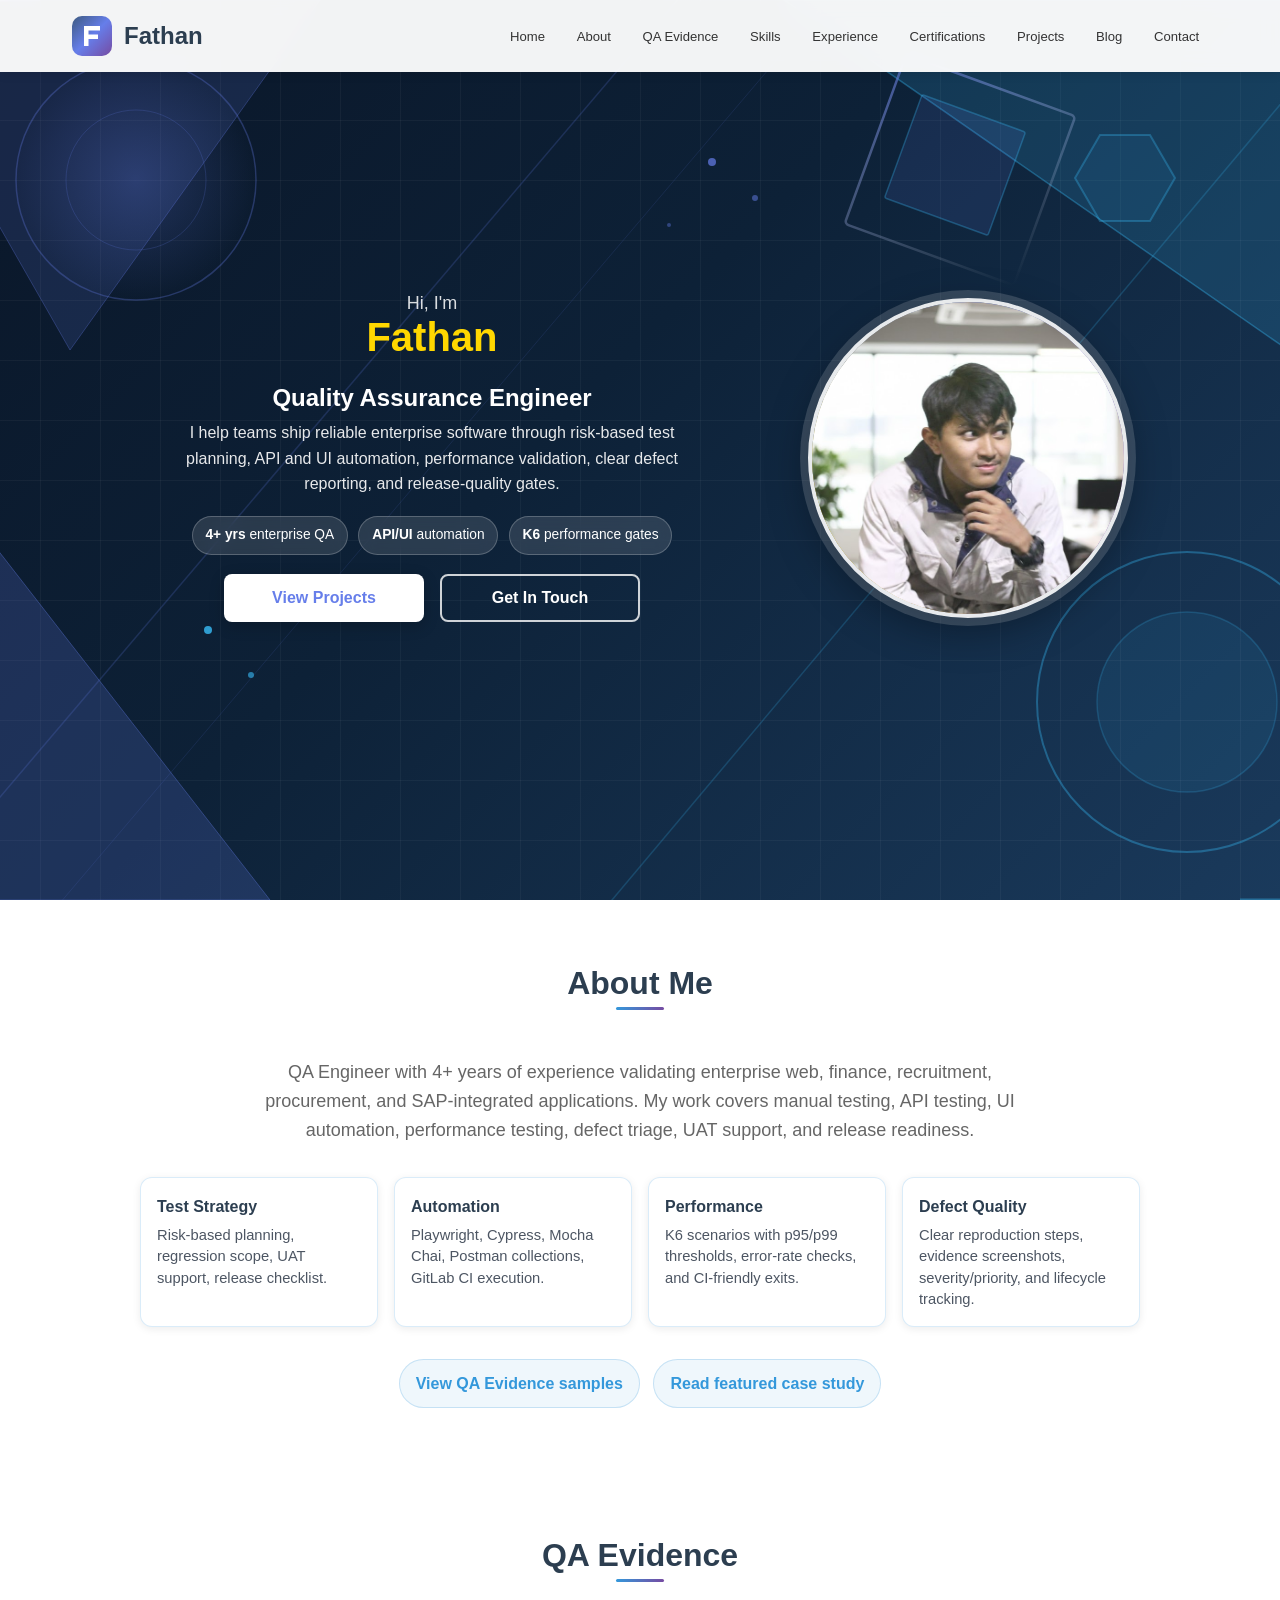
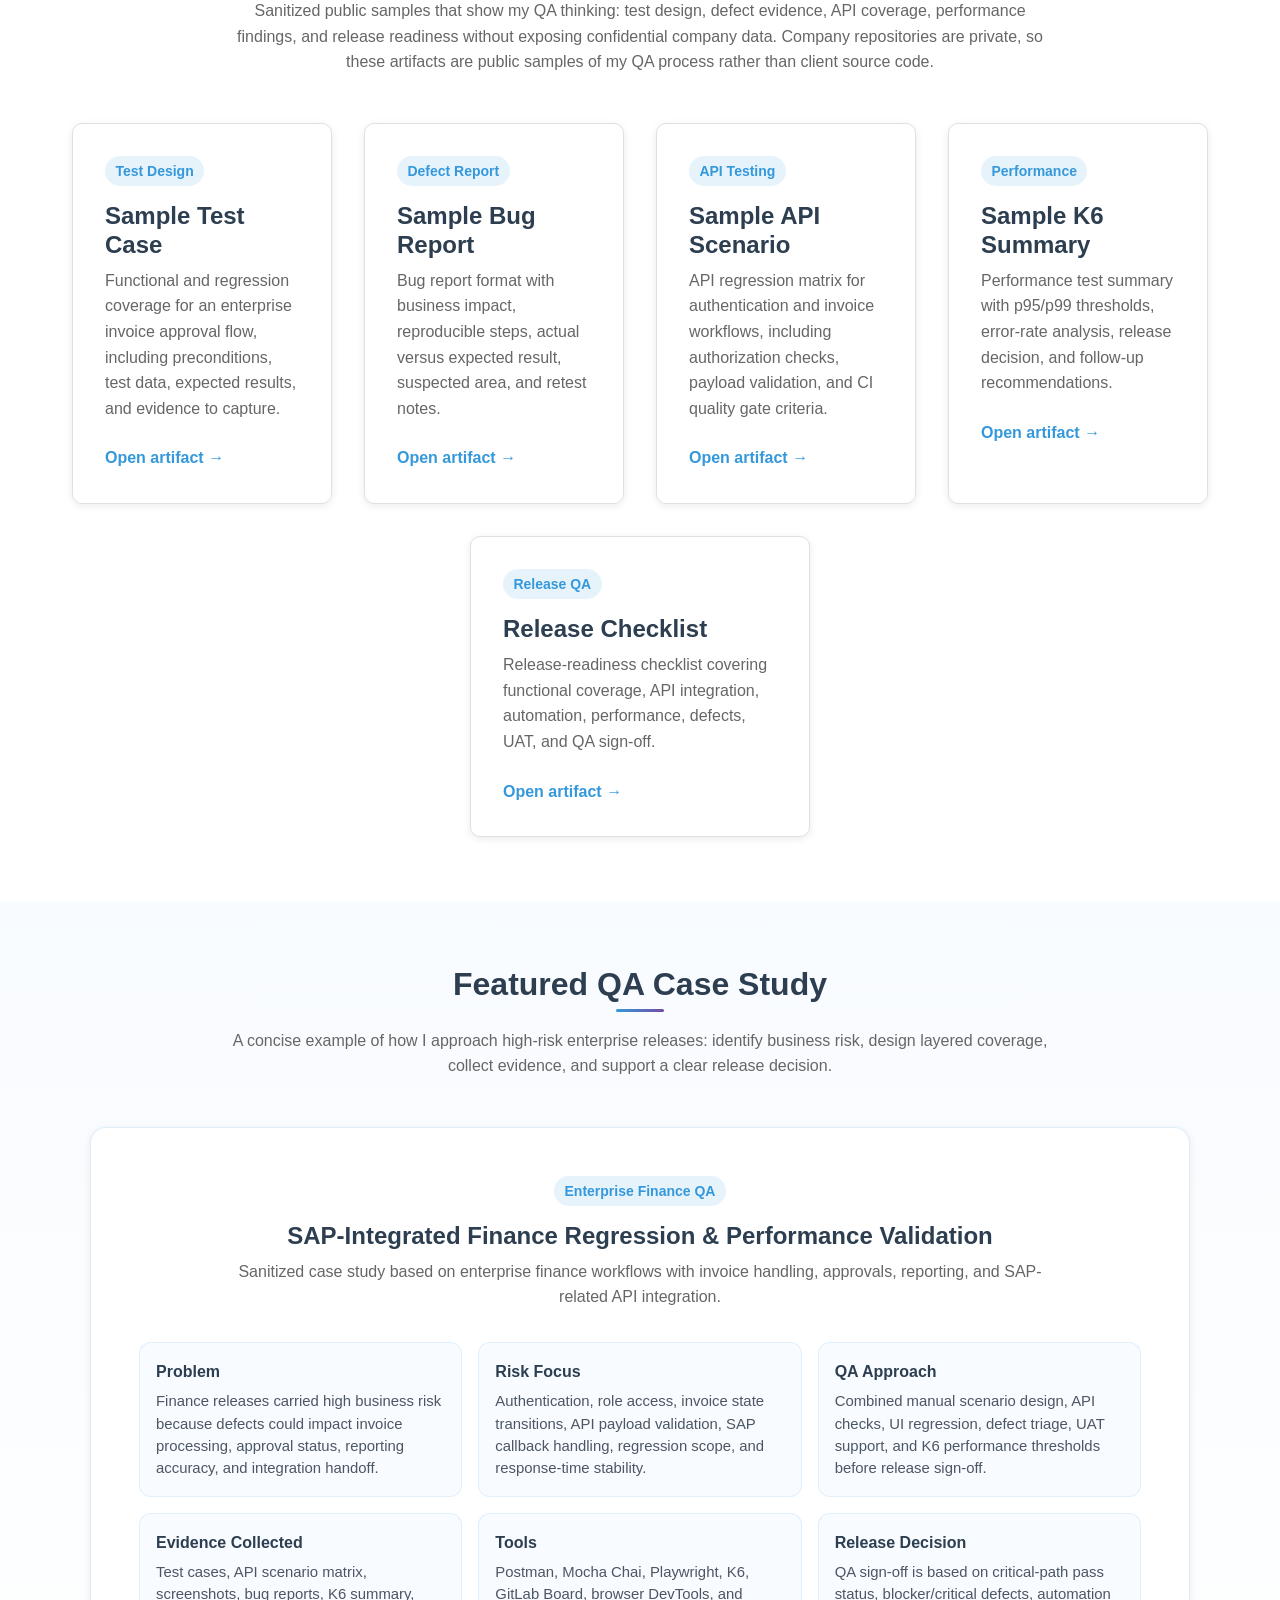
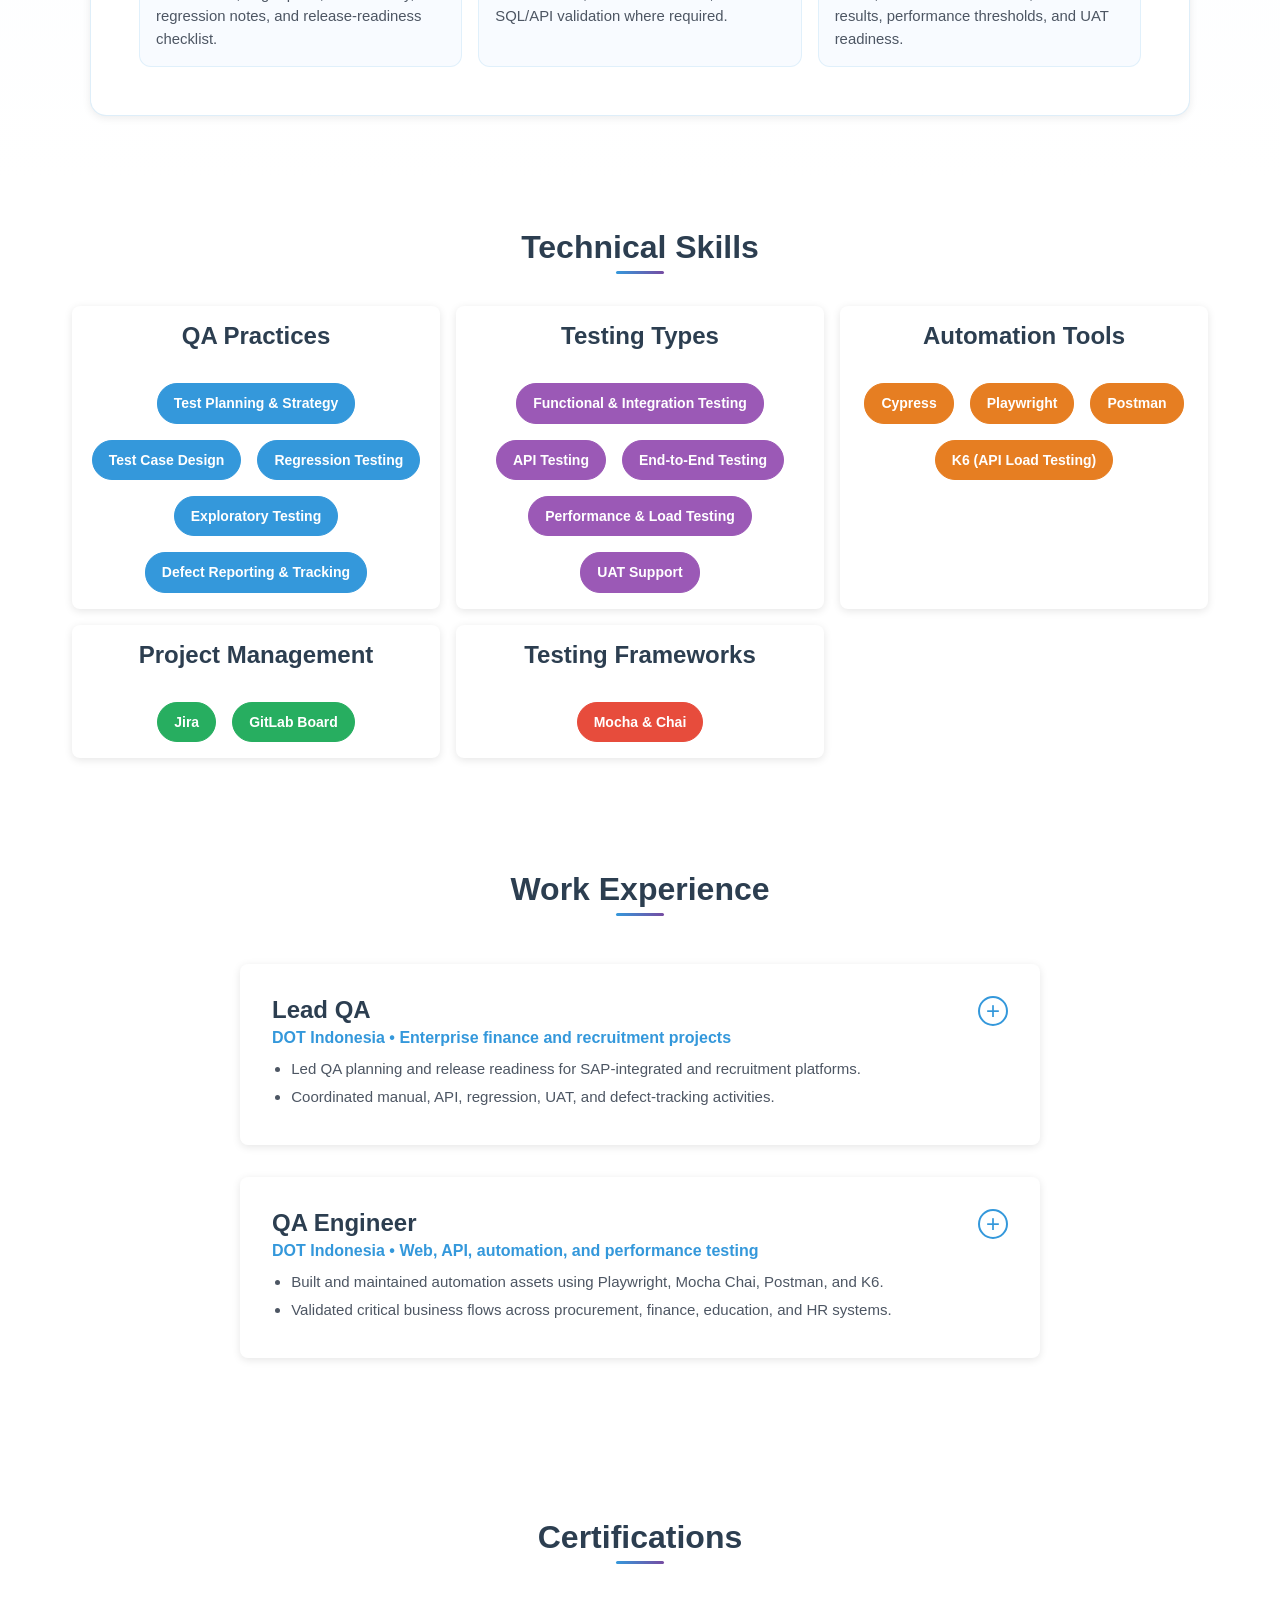
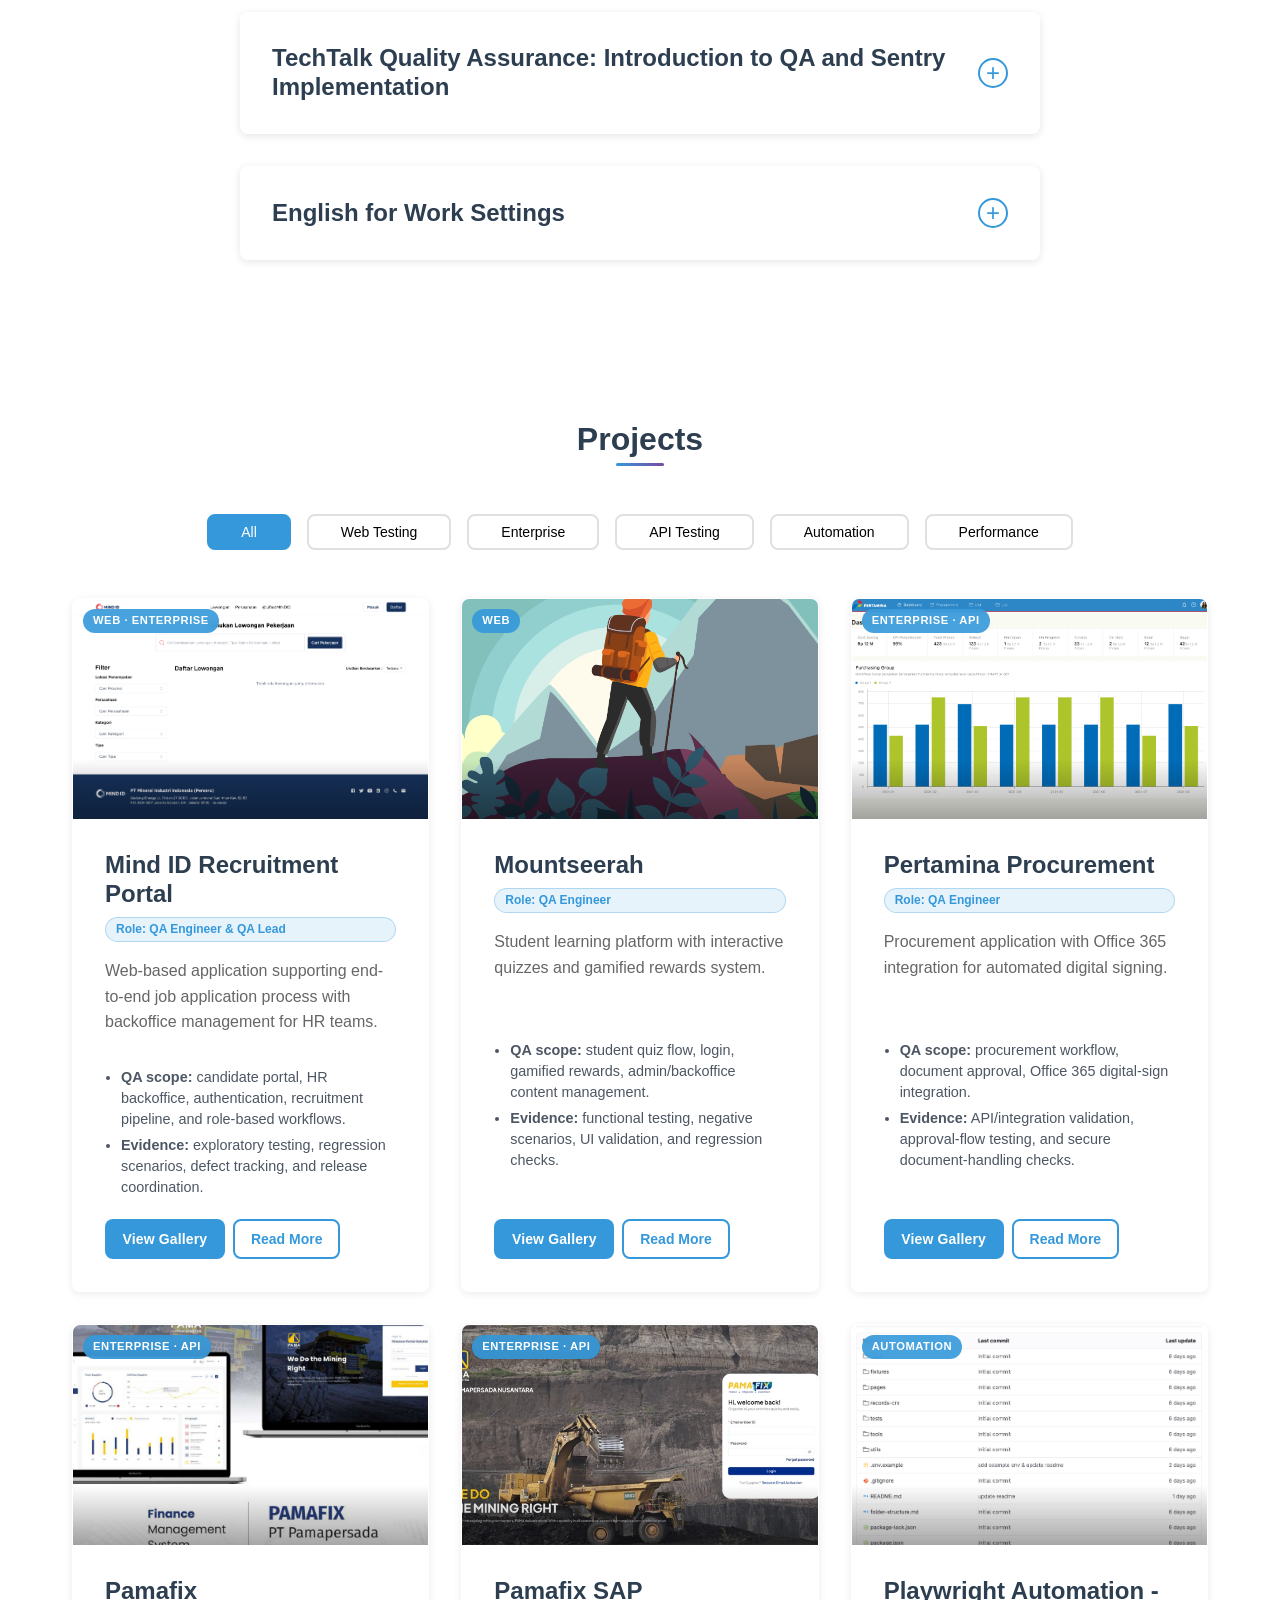
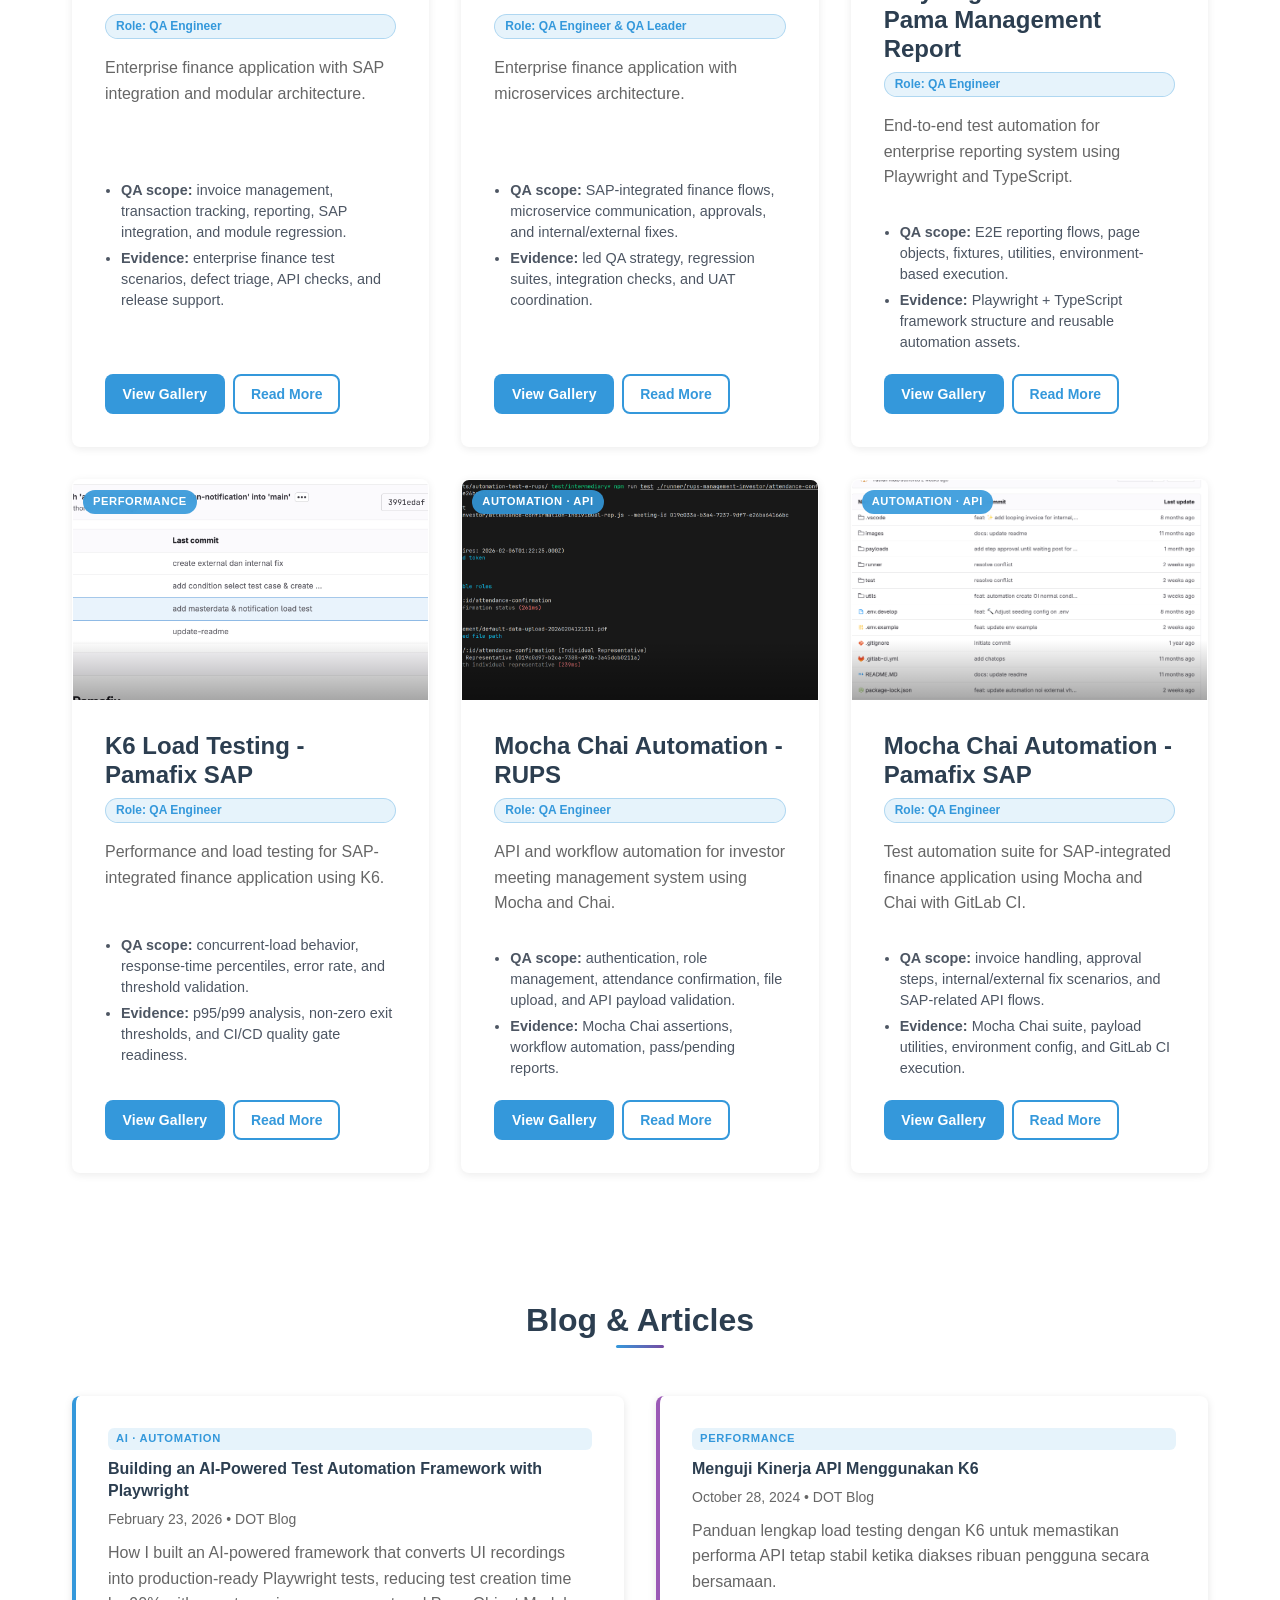
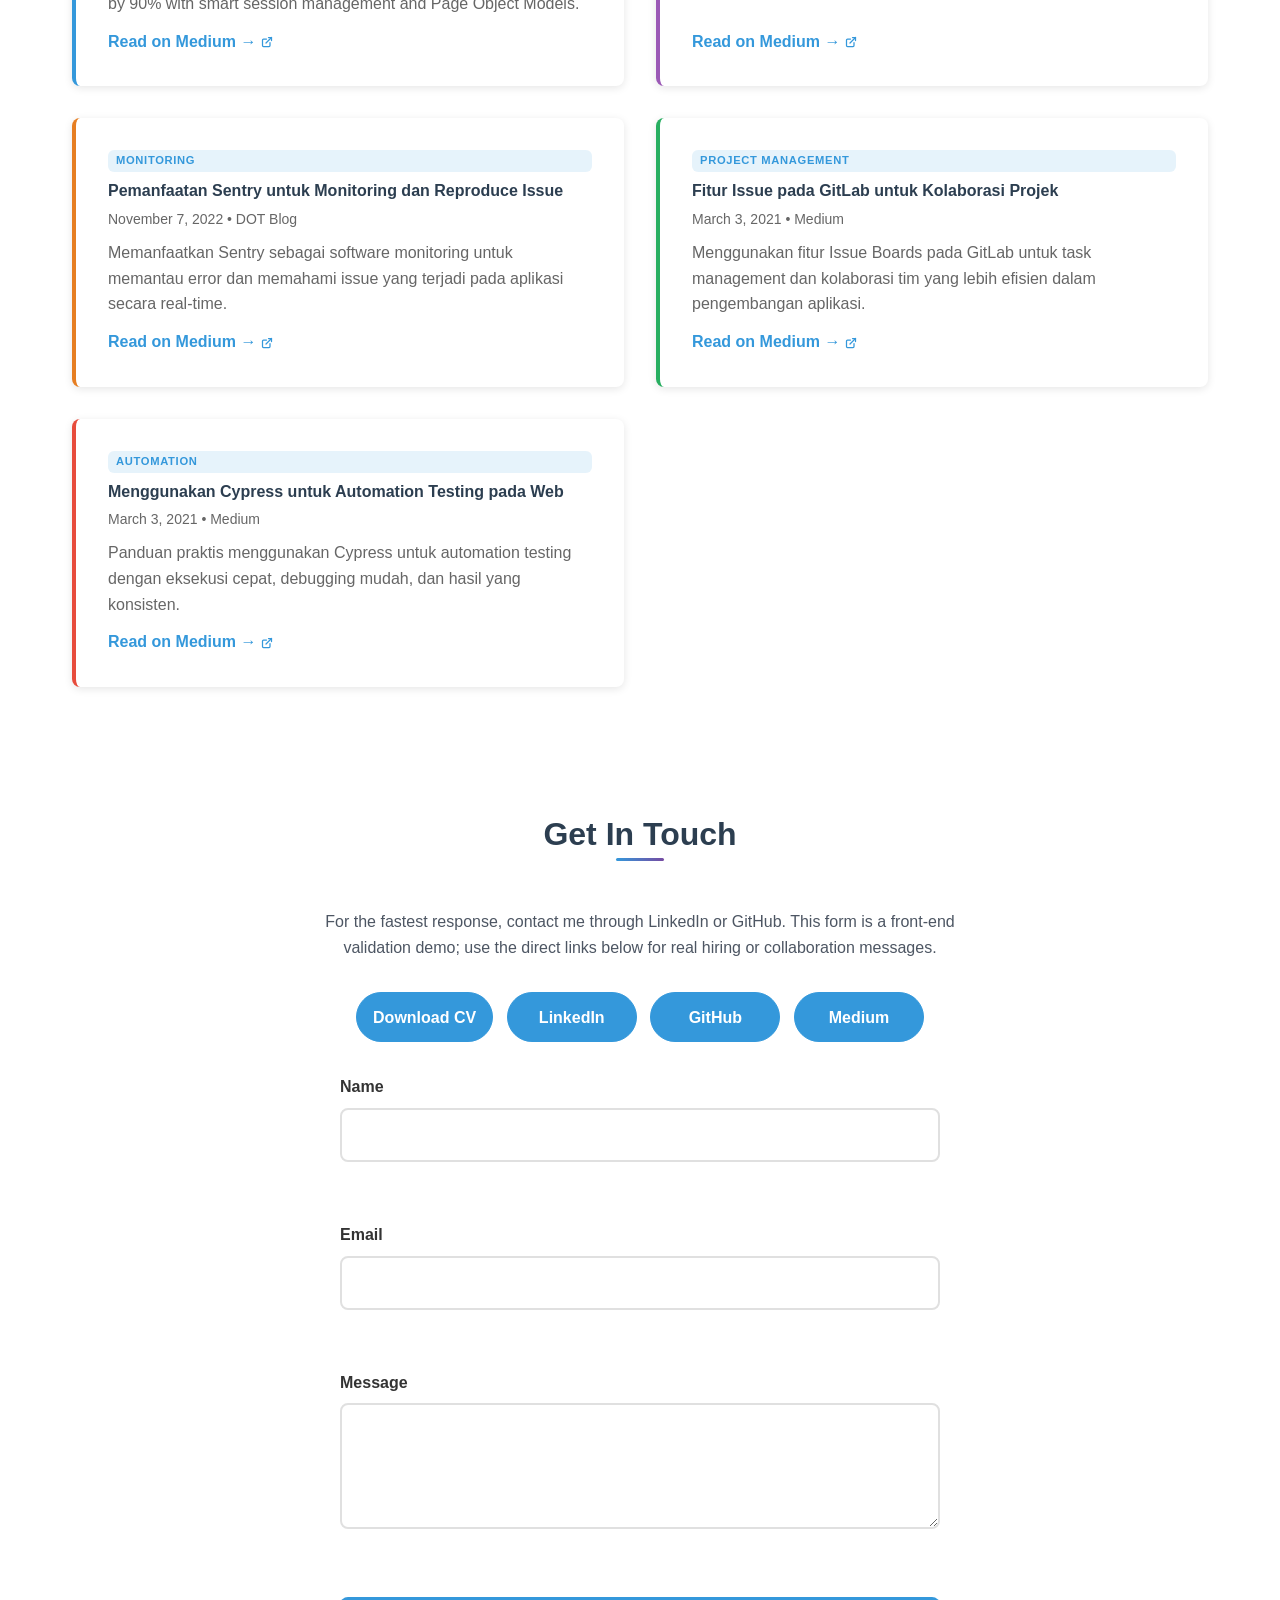
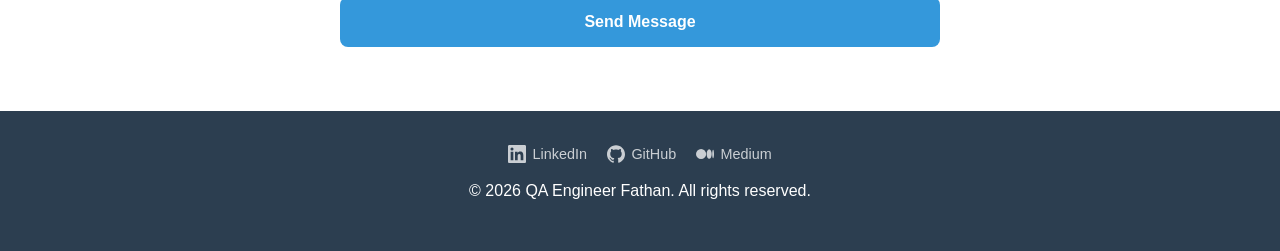
==== commit 56997950: "fix: polish mobile CTA and QA artifact pages" ====
--- a/index.html
+++ b/index.html
@@ -26,8 +26,8 @@
     <meta property="og:description" content="QA portfolio focused on test automation, API testing, performance testing, enterprise QA leadership, and release quality evidence." />
     <meta property="og:type" content="website" />
     <meta name="theme-color" content="#0a1628" />
-    <link rel="stylesheet" href="css/style.css" />
-    <link rel="stylesheet" href="css/responsive.css" />
+    <link rel="stylesheet" href="css/style.css?v=mobile-cta-1" />
+    <link rel="stylesheet" href="css/responsive.css?v=mobile-cta-1" />
     <script
       type="text/javascript"
       src="https://cdn.jsdelivr.net/npm/@emailjs/browser@4/dist/email.min.js"
@@ -194,31 +194,31 @@
               <span class="artifact-tag">Test Design</span>
               <h3>Sample Test Case</h3>
               <p>Functional and regression coverage for an enterprise invoice approval flow, including preconditions, test data, expected results, and evidence to capture.</p>
-              <a href="artifacts/sample-test-case.md" target="_blank" rel="noopener" class="artifact-link">Open artifact →</a>
+              <a href="artifacts/sample-test-case.html" target="_blank" rel="noopener" class="artifact-link">Open artifact →</a>
             </article>
             <article class="artifact-card">
               <span class="artifact-tag">Defect Report</span>
               <h3>Sample Bug Report</h3>
               <p>Bug report format with business impact, reproducible steps, actual versus expected result, suspected area, and retest notes.</p>
-              <a href="artifacts/sample-bug-report.md" target="_blank" rel="noopener" class="artifact-link">Open artifact →</a>
+              <a href="artifacts/sample-bug-report.html" target="_blank" rel="noopener" class="artifact-link">Open artifact →</a>
             </article>
             <article class="artifact-card">
               <span class="artifact-tag">API Testing</span>
               <h3>Sample API Scenario</h3>
               <p>API regression matrix for authentication and invoice workflows, including authorization checks, payload validation, and CI quality gate criteria.</p>
-              <a href="artifacts/sample-api-test-scenario.md" target="_blank" rel="noopener" class="artifact-link">Open artifact →</a>
+              <a href="artifacts/sample-api-test-scenario.html" target="_blank" rel="noopener" class="artifact-link">Open artifact →</a>
             </article>
             <article class="artifact-card">
               <span class="artifact-tag">Performance</span>
               <h3>Sample K6 Summary</h3>
               <p>Performance test summary with p95/p99 thresholds, error-rate analysis, release decision, and follow-up recommendations.</p>
-              <a href="artifacts/sample-k6-summary.md" target="_blank" rel="noopener" class="artifact-link">Open artifact →</a>
+              <a href="artifacts/sample-k6-summary.html" target="_blank" rel="noopener" class="artifact-link">Open artifact →</a>
             </article>
             <article class="artifact-card">
               <span class="artifact-tag">Release QA</span>
               <h3>Release Checklist</h3>
               <p>Release-readiness checklist covering functional coverage, API integration, automation, performance, defects, UAT, and QA sign-off.</p>
-              <a href="artifacts/sample-release-checklist.md" target="_blank" rel="noopener" class="artifact-link">Open artifact →</a>
+              <a href="artifacts/sample-release-checklist.html" target="_blank" rel="noopener" class="artifact-link">Open artifact →</a>
             </article>
           </div>
         </div>
@@ -1126,7 +1126,7 @@
           <h2>Get In Touch</h2>
           <p class="contact-note">For the fastest response, contact me through LinkedIn or GitHub. This form is a front-end validation demo; use the direct links below for real hiring or collaboration messages.</p>
           <div class="contact-actions" aria-label="Direct contact links">
-            <a href="assets/cv/fathan-ridlo-cv.pdf" target="_blank" rel="noopener">Download CV</a>
+            <a href="assets/cv/fathan-ridlo-cv.pdf?v=4210413" target="_blank" rel="noopener">Download CV</a>
             <a href="https://linkedin.com/in/muhammad-fathan-ridlo-a64004154" target="_blank" rel="noopener">LinkedIn</a>
             <a href="https://github.com/fathanr" target="_blank" rel="noopener">GitHub</a>
             <a href="https://fathan540.medium.com" target="_blank" rel="noopener">Medium</a>
@@ -1207,9 +1207,9 @@
       </div>
     </div>
 
-    <script src="js/main.js"></script>
-    <script src="js/filter.js"></script>
-    <script src="js/gallery.js"></script>
+    <script src="js/main.js?v=4210413"></script>
+    <script src="js/filter.js?v=4210413"></script>
+    <script src="js/gallery.js?v=4210413"></script>
   </body>
 </html>
 
--- a/css/style.css
+++ b/css/style.css
@@ -1307,10 +1307,15 @@
 .hero-buttons .cta-button,
 .hero-buttons .cta-button-secondary {
     width: 200px;
-    text-align: center;
+    height: 48px;
+    display: inline-flex;
+    align-items: center;
+    justify-content: center;
+    text-align: center;
+    line-height: 1.2;
+    box-sizing: border-box;
 }
 .cta-button-secondary {
-    display: inline-block;
     padding: var(--spacing-sm) var(--spacing-lg);
     background-color: transparent;
     color: #ffffff;
--- a/css/responsive.css
+++ b/css/responsive.css
@@ -155,14 +155,17 @@
 
     .hero-buttons {
         justify-content: center;
-        width: 100%;
+        width: min(100%, 460px);
+        margin-left: auto;
+        margin-right: auto;
         gap: 0.75rem;
     }
 
     .cta-button,
     .cta-button-secondary {
-        flex: 1 1 160px;
+        flex: 1 1 0;
         max-width: 220px;
+        min-height: 48px;
         text-align: center;
         padding: 0.85rem 1rem;
     }
@@ -240,12 +243,14 @@
 
     .hero-buttons {
         flex-direction: column;
-        align-items: stretch;
+        align-items: center;
+        width: min(100%, 320px);
     }
 
     .cta-button,
     .cta-button-secondary {
-        max-width: none;
+        flex: 0 0 auto;
+        max-width: 300px;
         width: 100%;
     }
 }
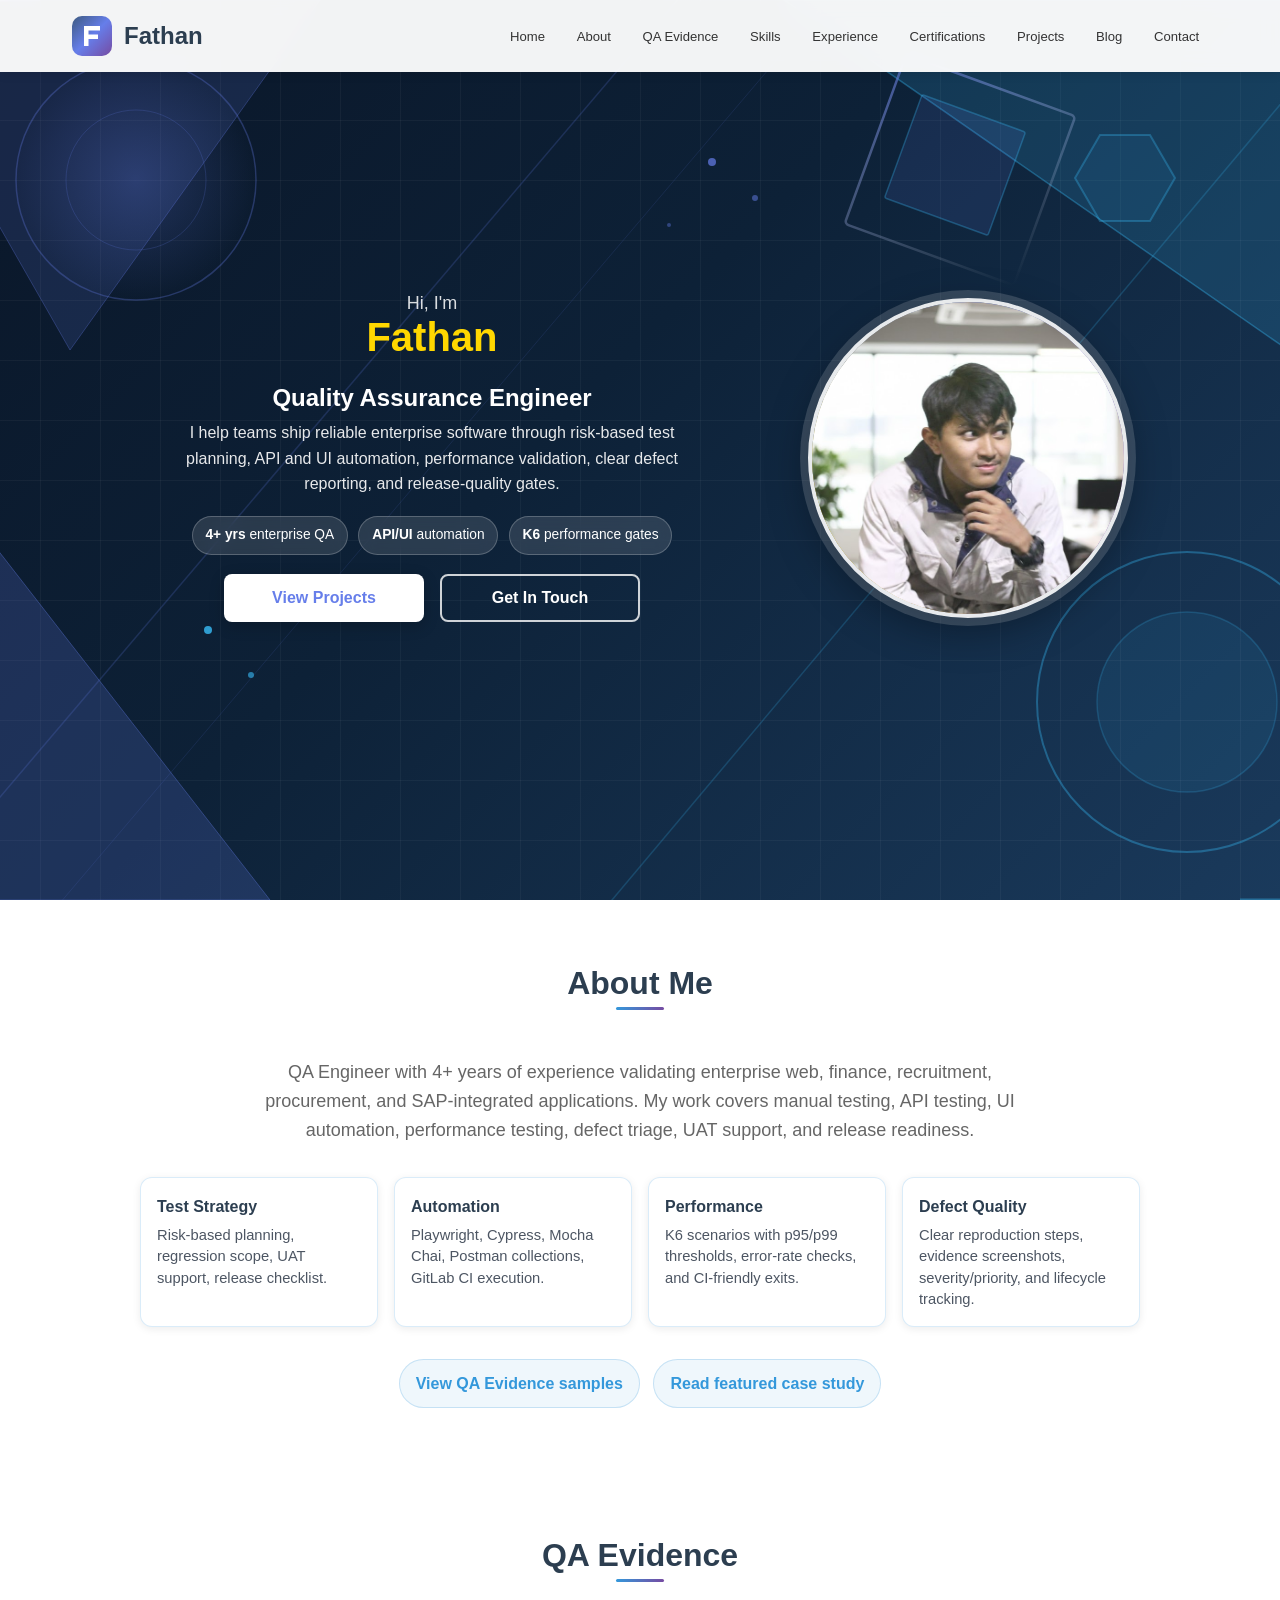
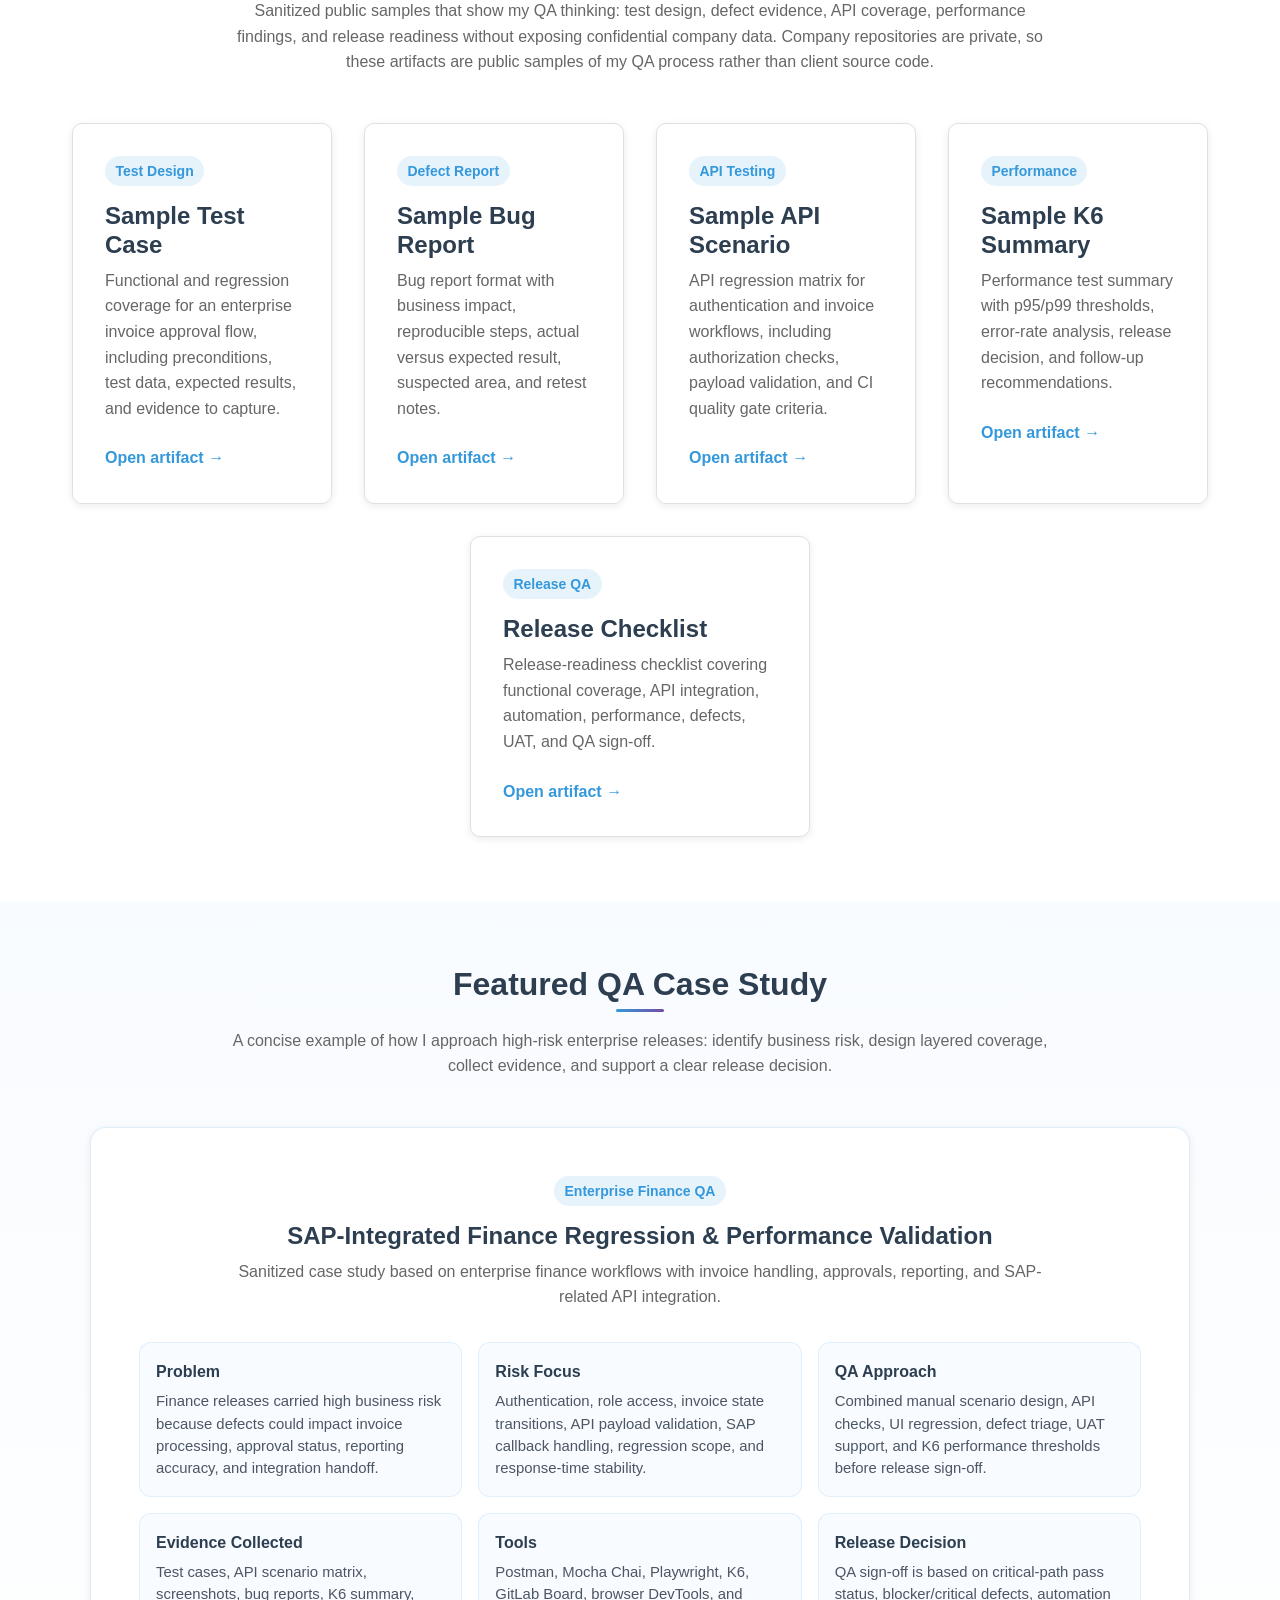
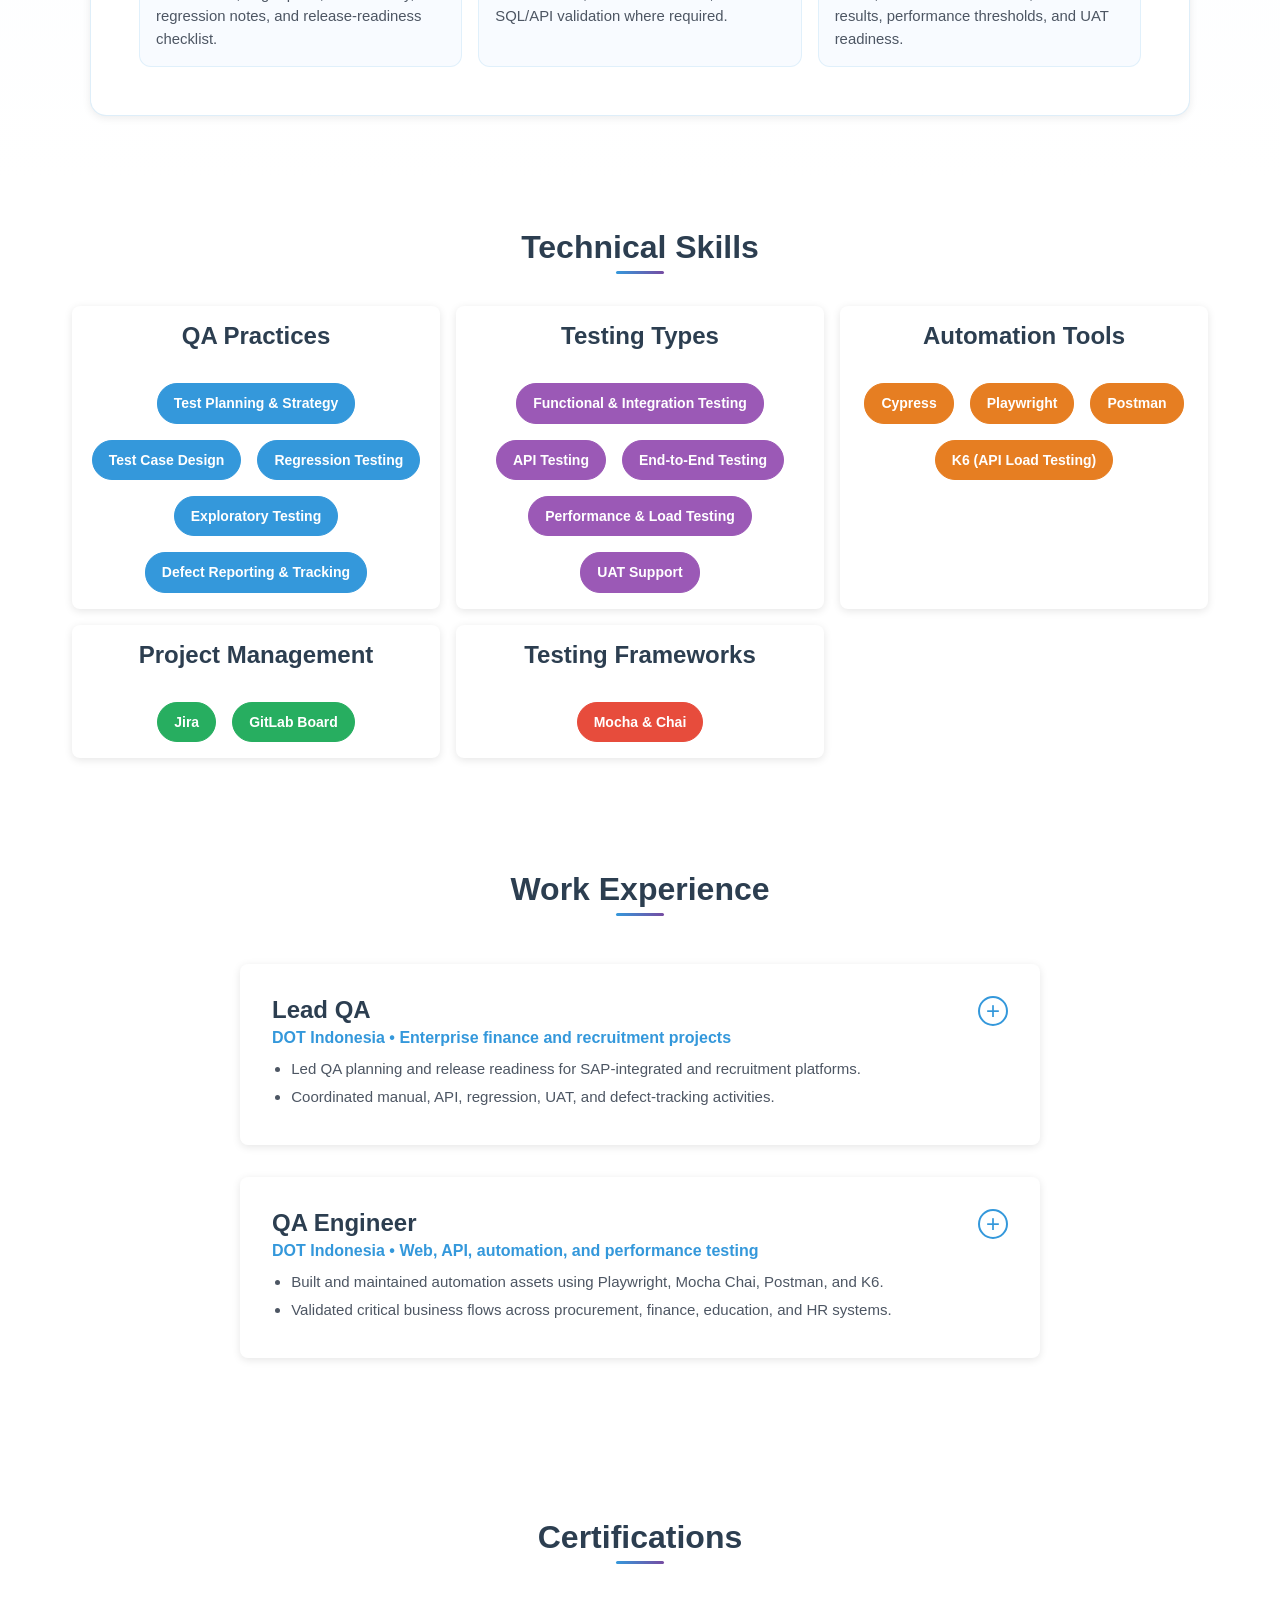
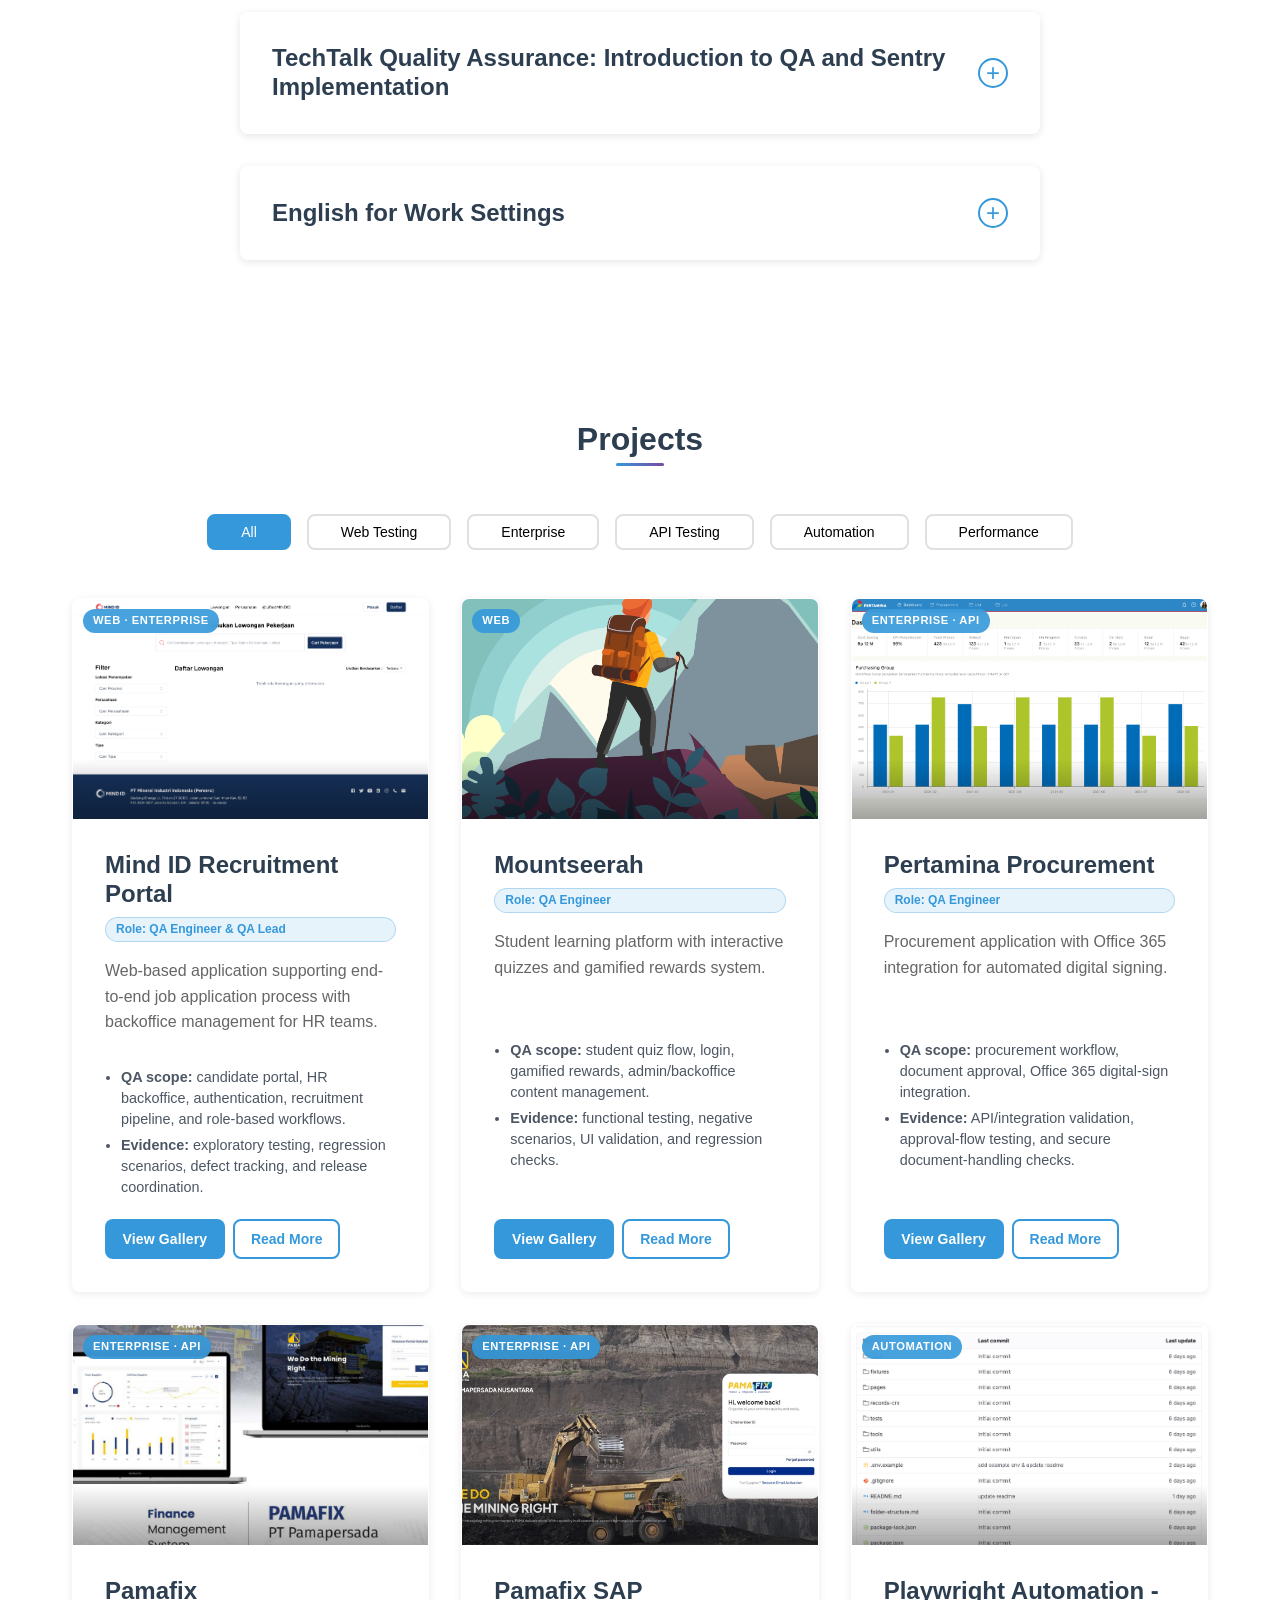
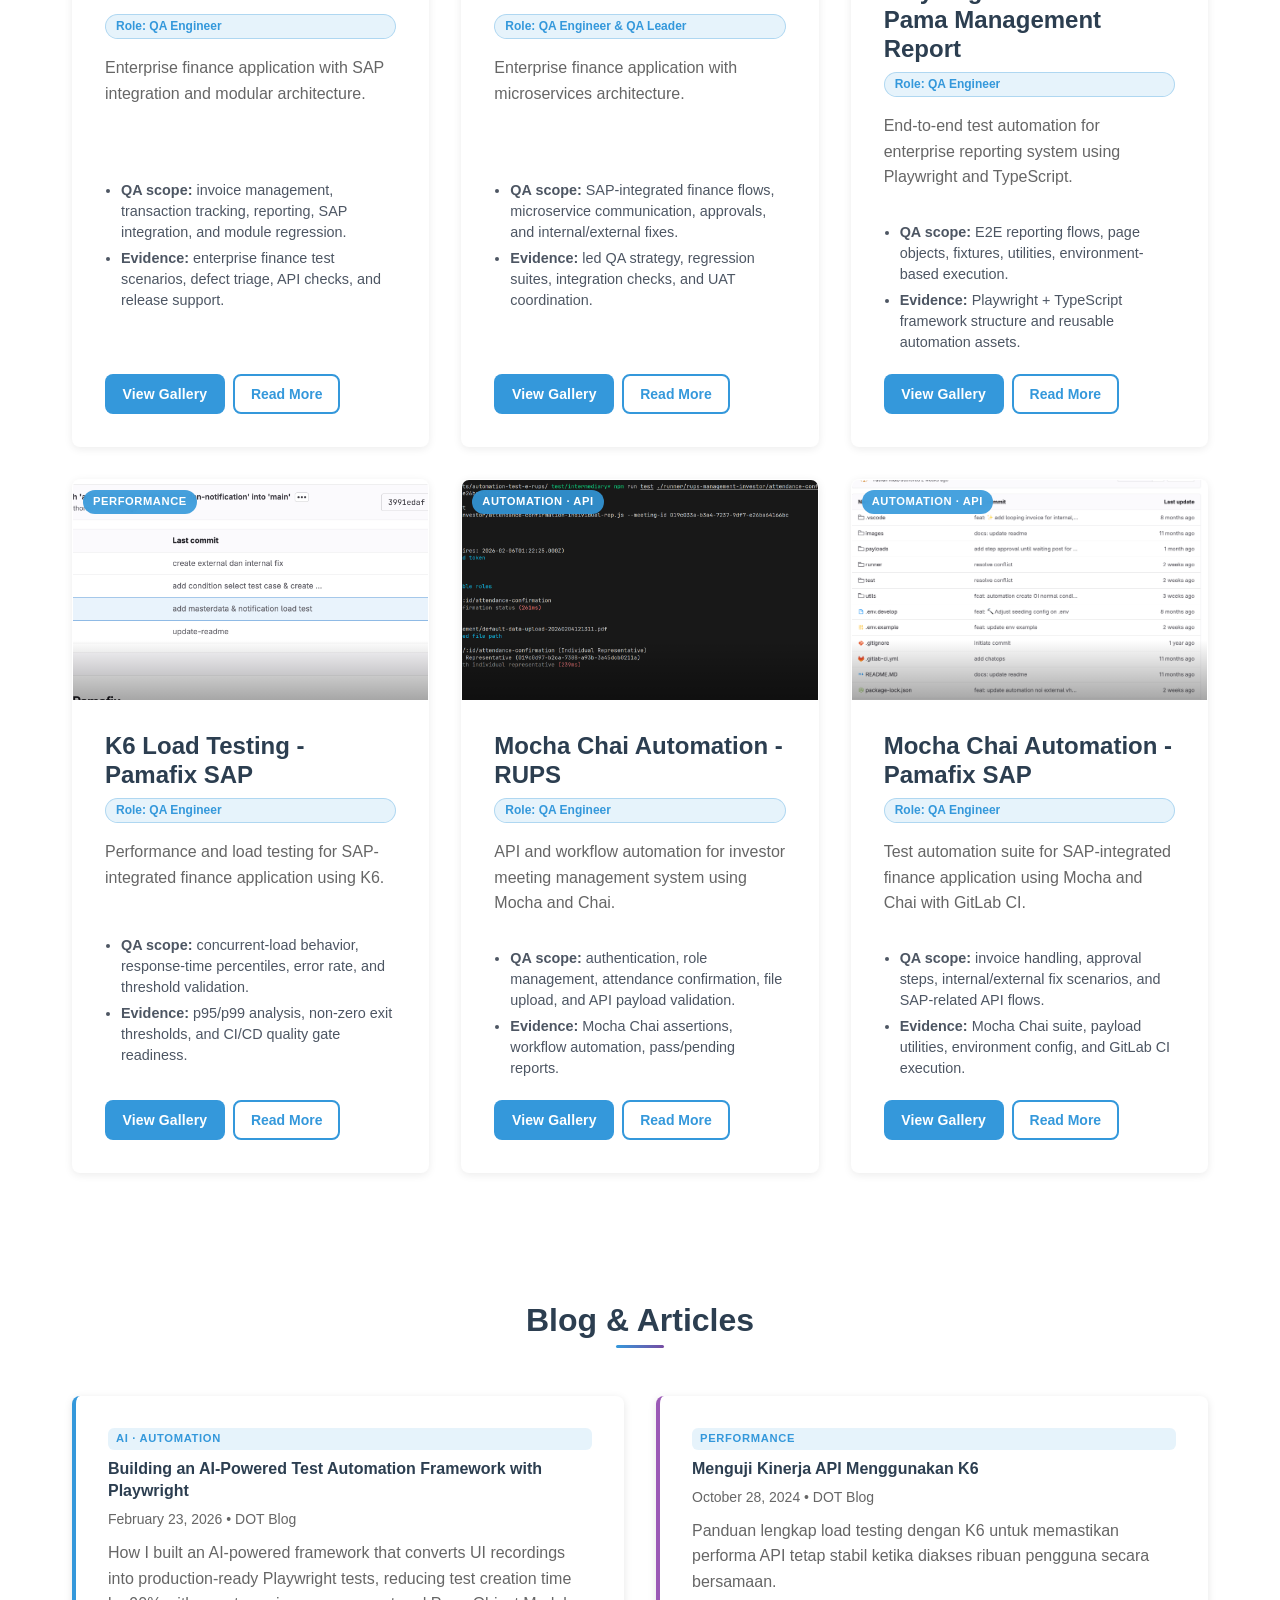
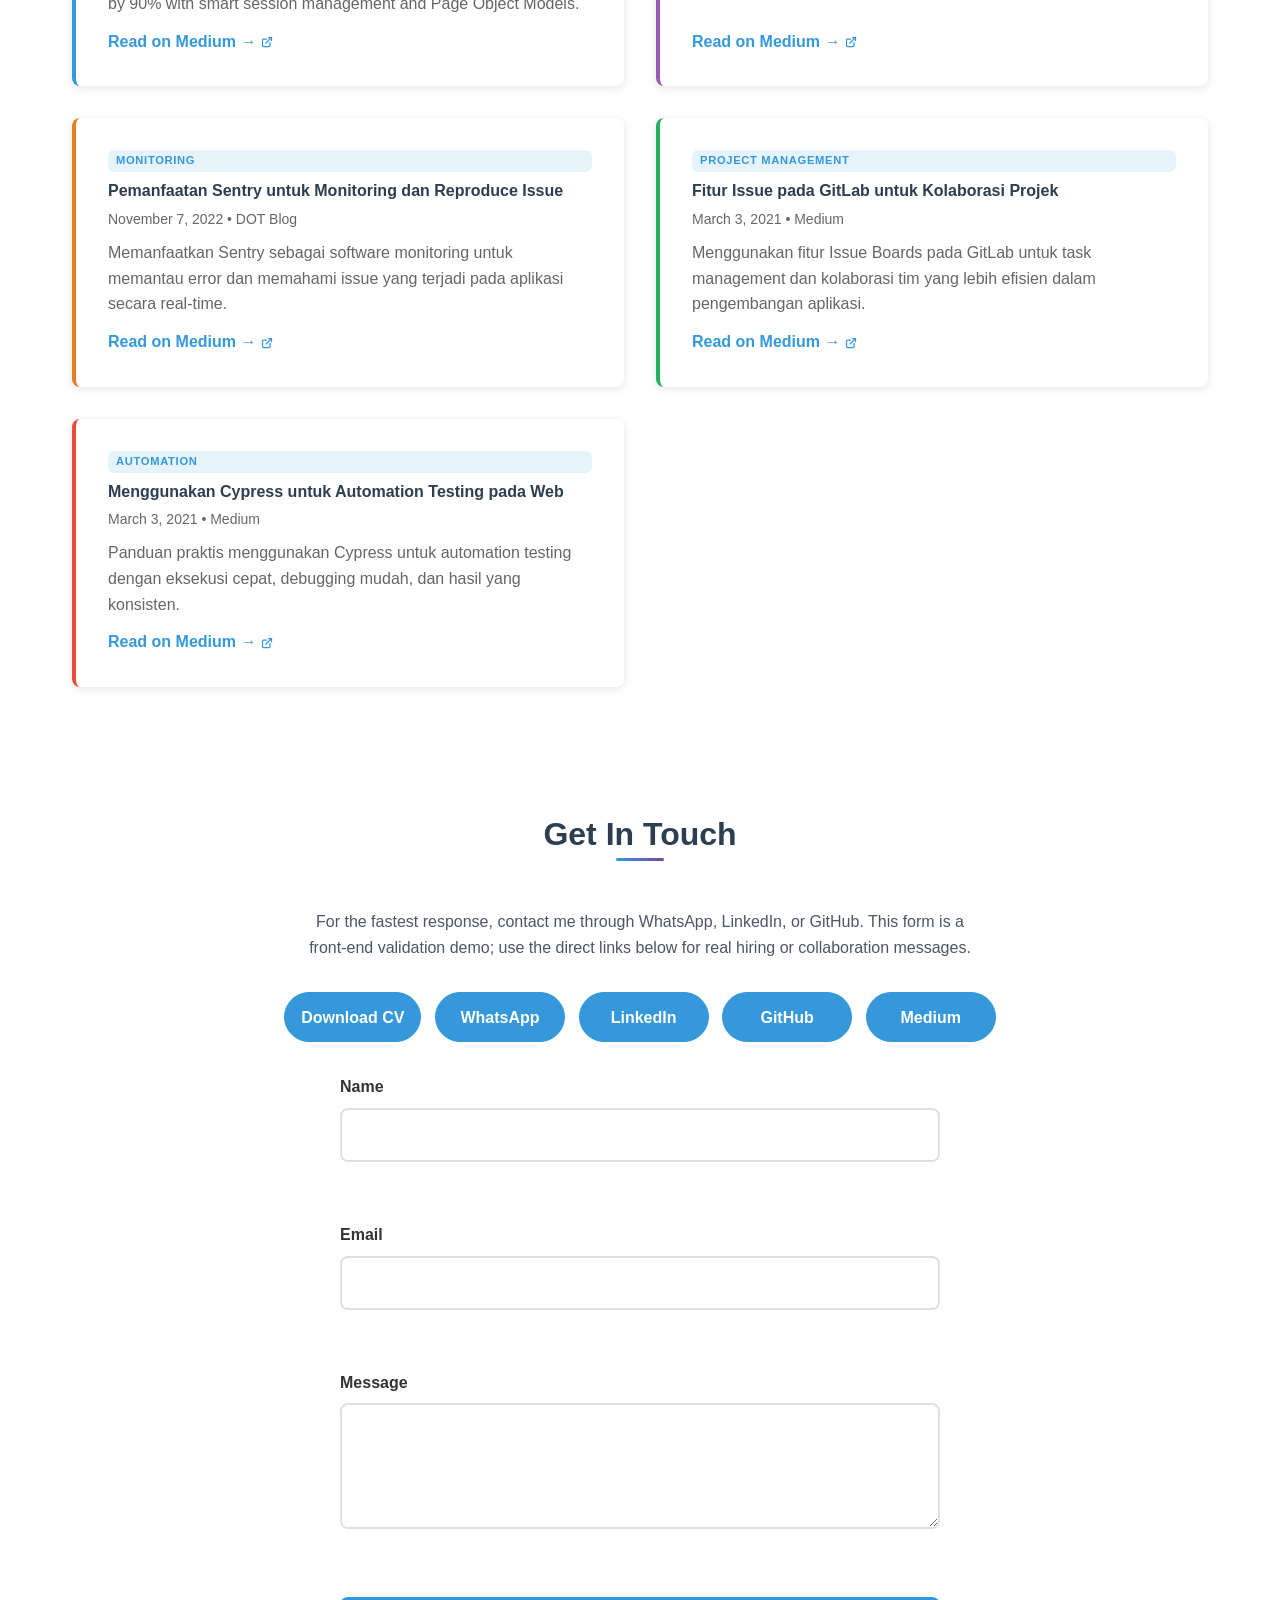
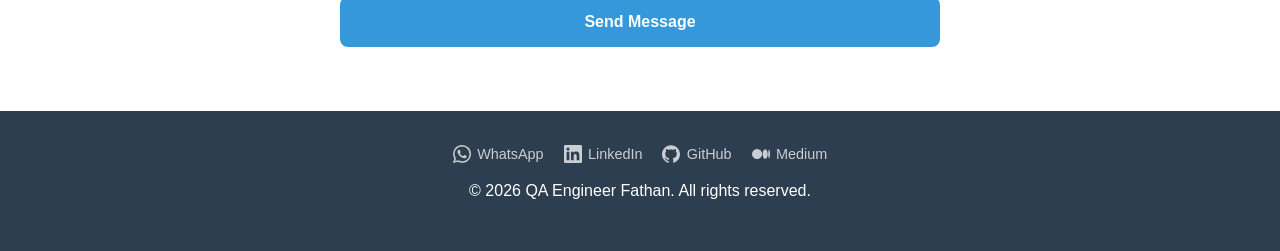
==== commit 62dff519: "feat: add WhatsApp contact link" ====
--- a/index.html
+++ b/index.html
@@ -1124,9 +1124,10 @@
       <section id="contact" class="contact">
         <div class="container">
           <h2>Get In Touch</h2>
-          <p class="contact-note">For the fastest response, contact me through LinkedIn or GitHub. This form is a front-end validation demo; use the direct links below for real hiring or collaboration messages.</p>
+          <p class="contact-note">For the fastest response, contact me through WhatsApp, LinkedIn, or GitHub. This form is a front-end validation demo; use the direct links below for real hiring or collaboration messages.</p>
           <div class="contact-actions" aria-label="Direct contact links">
             <a href="assets/cv/fathan-ridlo-cv.pdf?v=4210413" target="_blank" rel="noopener">Download CV</a>
+            <a href="https://wa.me/62895411007271" target="_blank" rel="noopener">WhatsApp</a>
             <a href="https://linkedin.com/in/muhammad-fathan-ridlo-a64004154" target="_blank" rel="noopener">LinkedIn</a>
             <a href="https://github.com/fathanr" target="_blank" rel="noopener">GitHub</a>
             <a href="https://fathan540.medium.com" target="_blank" rel="noopener">Medium</a>
@@ -1166,6 +1167,10 @@
     <footer>
       <div class="container">
         <div class="footer-social">
+          <a href="https://wa.me/62895411007271" target="_blank" rel="noopener" aria-label="WhatsApp">
+            <svg viewBox="0 0 24 24" xmlns="http://www.w3.org/2000/svg"><path d="M20.52 3.48A11.8 11.8 0 0 0 12.07 0C5.5 0 .16 5.34.16 11.9c0 2.1.55 4.15 1.6 5.96L0 24l6.3-1.65a11.87 11.87 0 0 0 5.77 1.47h.01c6.56 0 11.9-5.34 11.9-11.9 0-3.18-1.24-6.17-3.46-8.44zM12.08 21.8h-.01a9.88 9.88 0 0 1-5.04-1.38l-.36-.22-3.74.98 1-3.65-.23-.38a9.86 9.86 0 0 1-1.52-5.25c0-5.45 4.44-9.88 9.9-9.88 2.64 0 5.12 1.03 6.99 2.9a9.82 9.82 0 0 1 2.89 6.99c0 5.46-4.43 9.89-9.88 9.89zm5.42-7.4c-.3-.15-1.76-.87-2.03-.97-.27-.1-.47-.15-.67.15-.2.3-.77.97-.94 1.17-.17.2-.35.22-.64.07-.3-.15-1.25-.46-2.38-1.47-.88-.79-1.48-1.76-1.65-2.05-.17-.3-.02-.46.13-.61.13-.13.3-.35.45-.52.15-.17.2-.3.3-.5.1-.2.05-.37-.02-.52-.07-.15-.67-1.62-.92-2.22-.24-.58-.49-.5-.67-.51h-.57c-.2 0-.52.07-.79.37-.27.3-1.04 1.02-1.04 2.49s1.07 2.88 1.22 3.08c.15.2 2.1 3.2 5.08 4.49.71.31 1.26.49 1.69.63.71.23 1.36.2 1.87.12.57-.09 1.76-.72 2.01-1.42.25-.7.25-1.3.17-1.42-.07-.13-.27-.2-.57-.35z"/></svg>
+            WhatsApp
+          </a>
           <a href="https://linkedin.com/in/muhammad-fathan-ridlo-a64004154" target="_blank" rel="noopener" aria-label="LinkedIn">
             <svg viewBox="0 0 24 24" xmlns="http://www.w3.org/2000/svg"><path d="M20.447 20.452h-3.554v-5.569c0-1.328-.027-3.037-1.852-3.037-1.853 0-2.136 1.445-2.136 2.939v5.667H9.351V9h3.414v1.561h.046c.477-.9 1.637-1.85 3.37-1.85 3.601 0 4.267 2.37 4.267 5.455v6.286zM5.337 7.433a2.062 2.062 0 0 1-2.063-2.065 2.064 2.064 0 1 1 2.063 2.065zm1.782 13.019H3.555V9h3.564v11.452zM22.225 0H1.771C.792 0 0 .774 0 1.729v20.542C0 23.227.792 24 1.771 24h20.451C23.2 24 24 23.227 24 22.271V1.729C24 .774 23.2 0 22.222 0h.003z"/></svg>
             LinkedIn
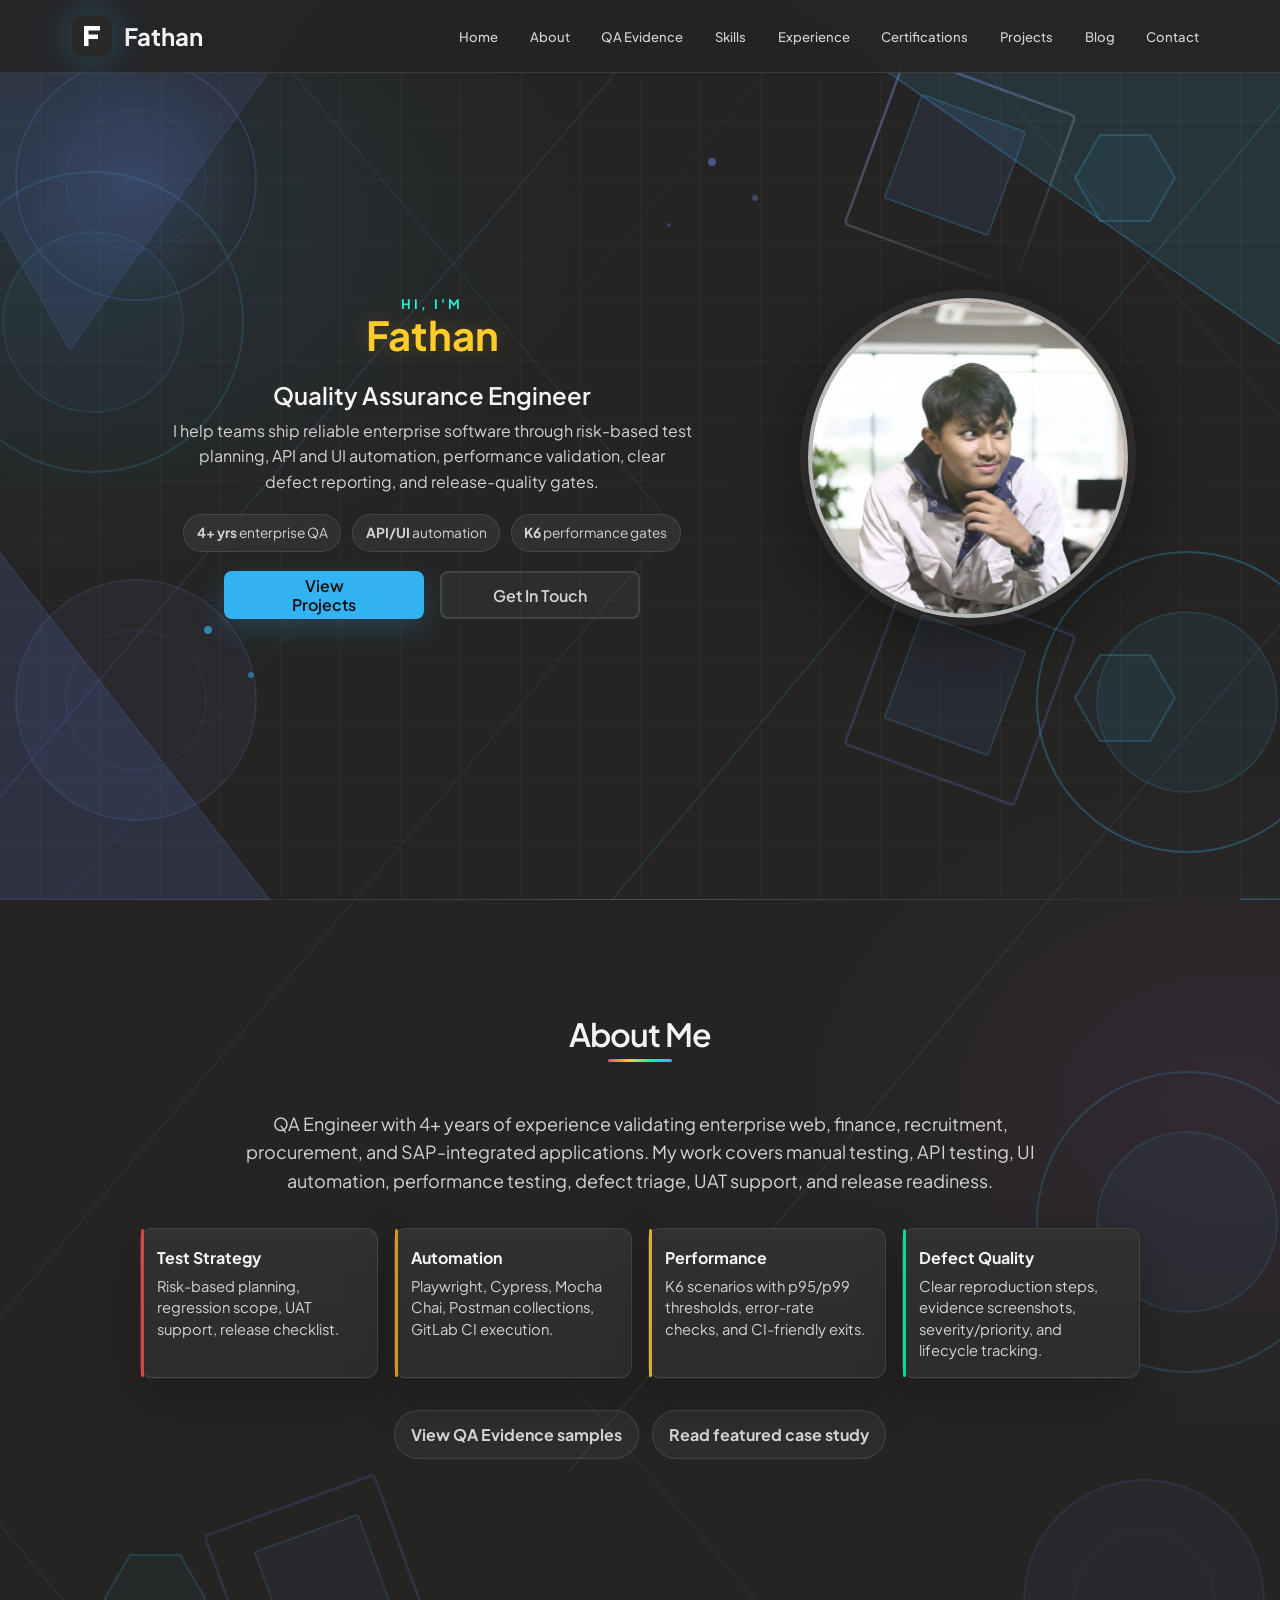
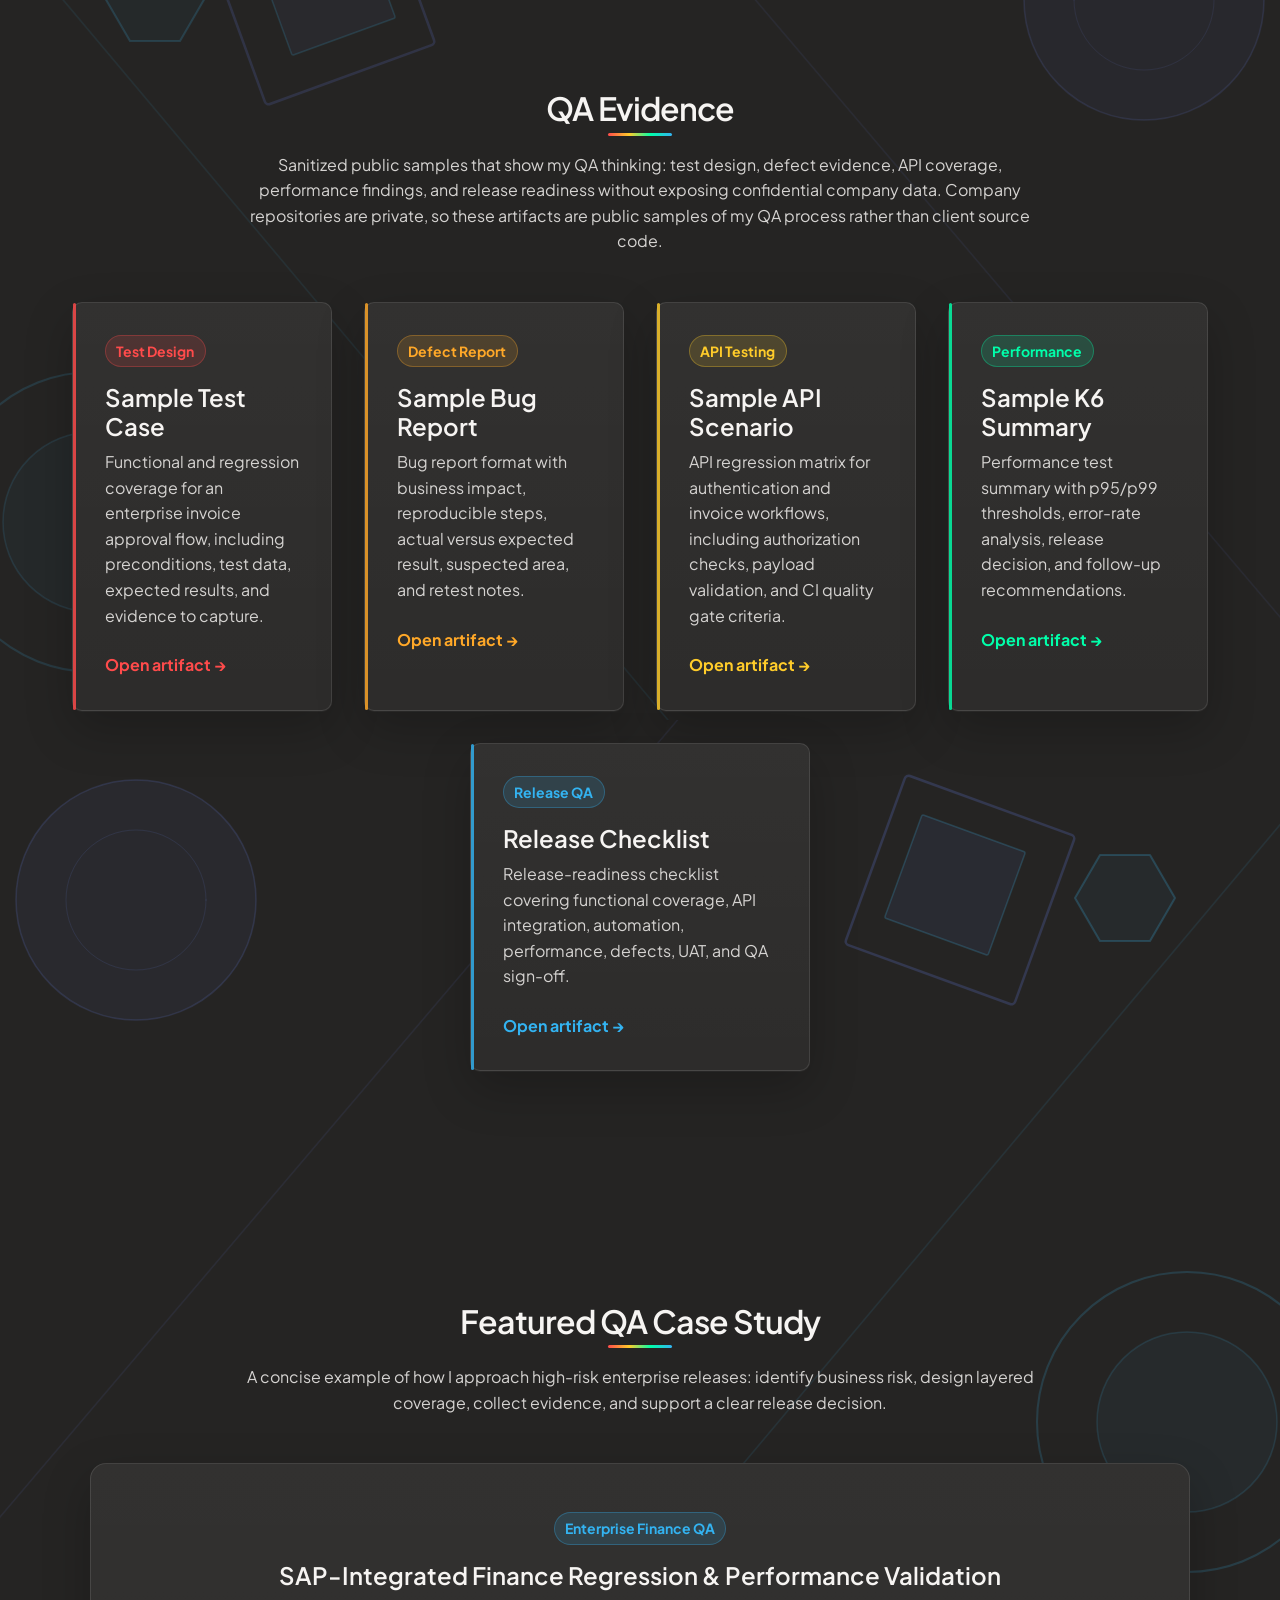
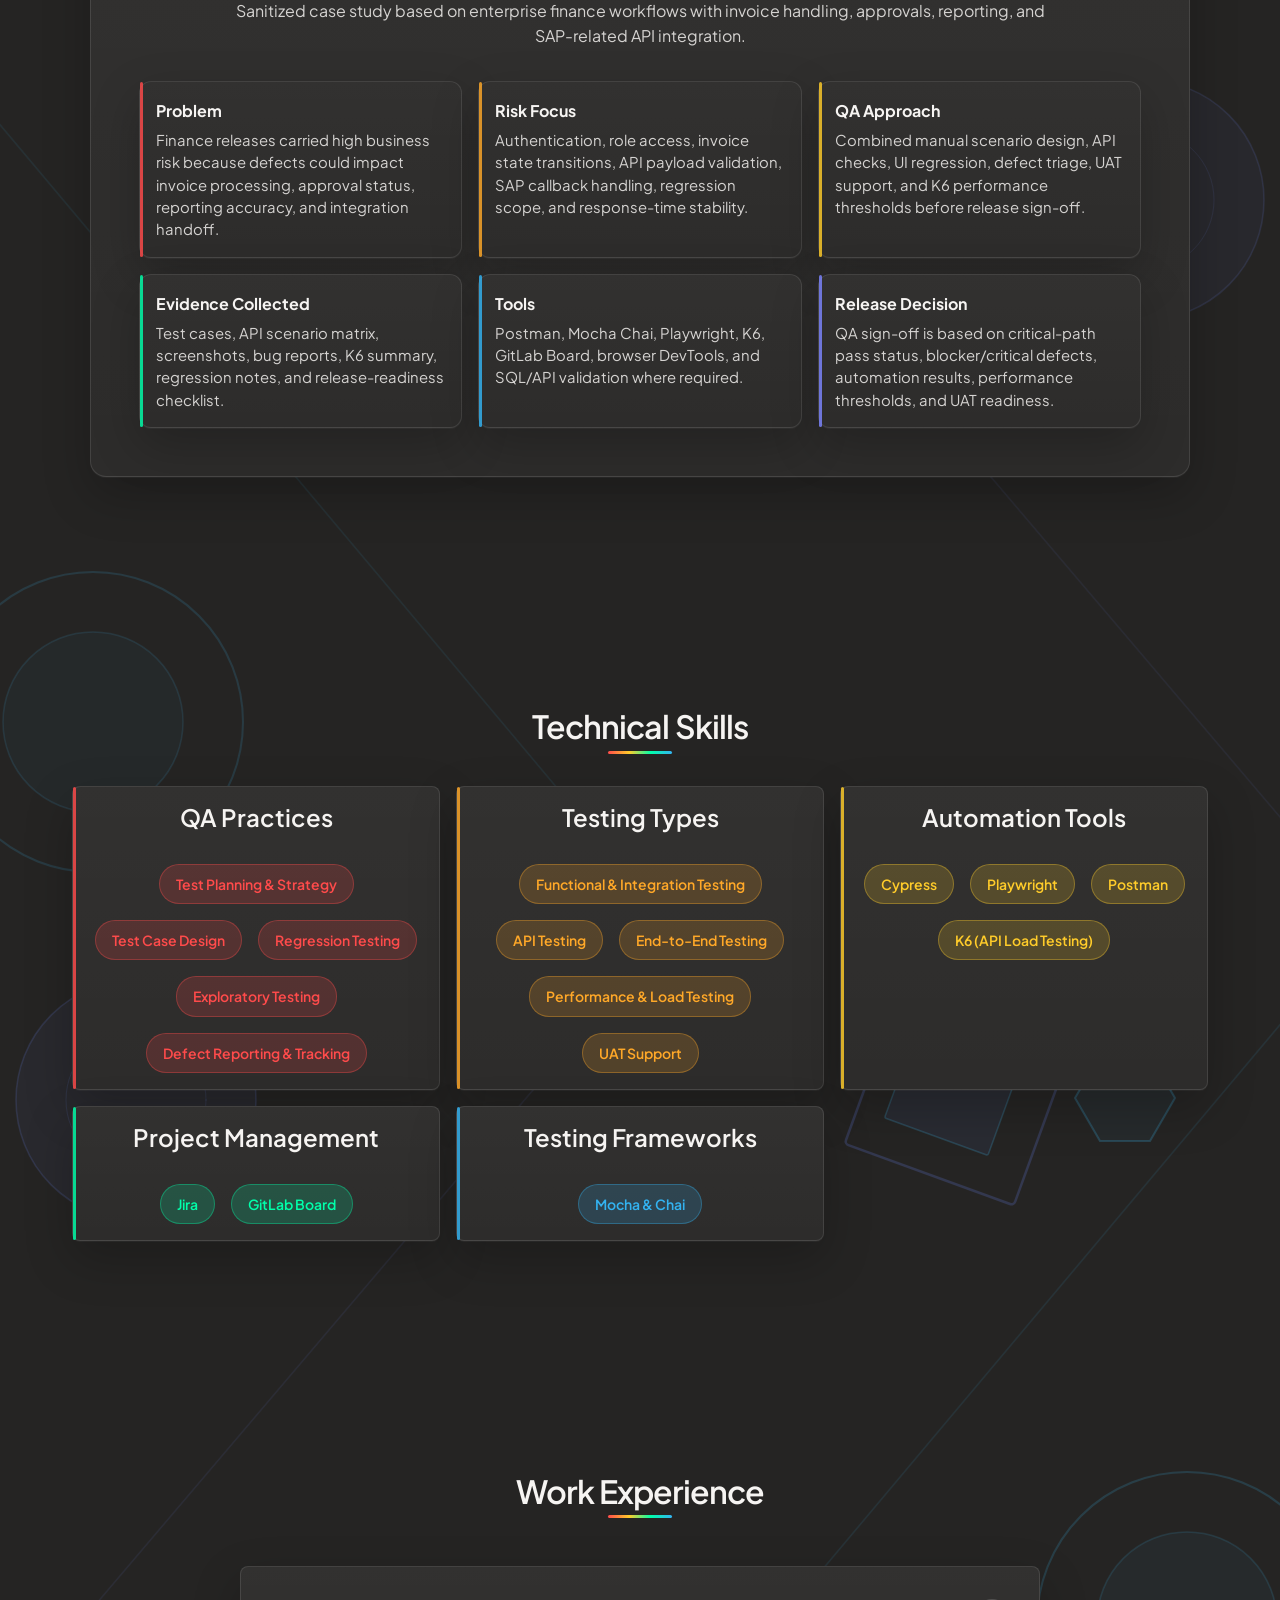
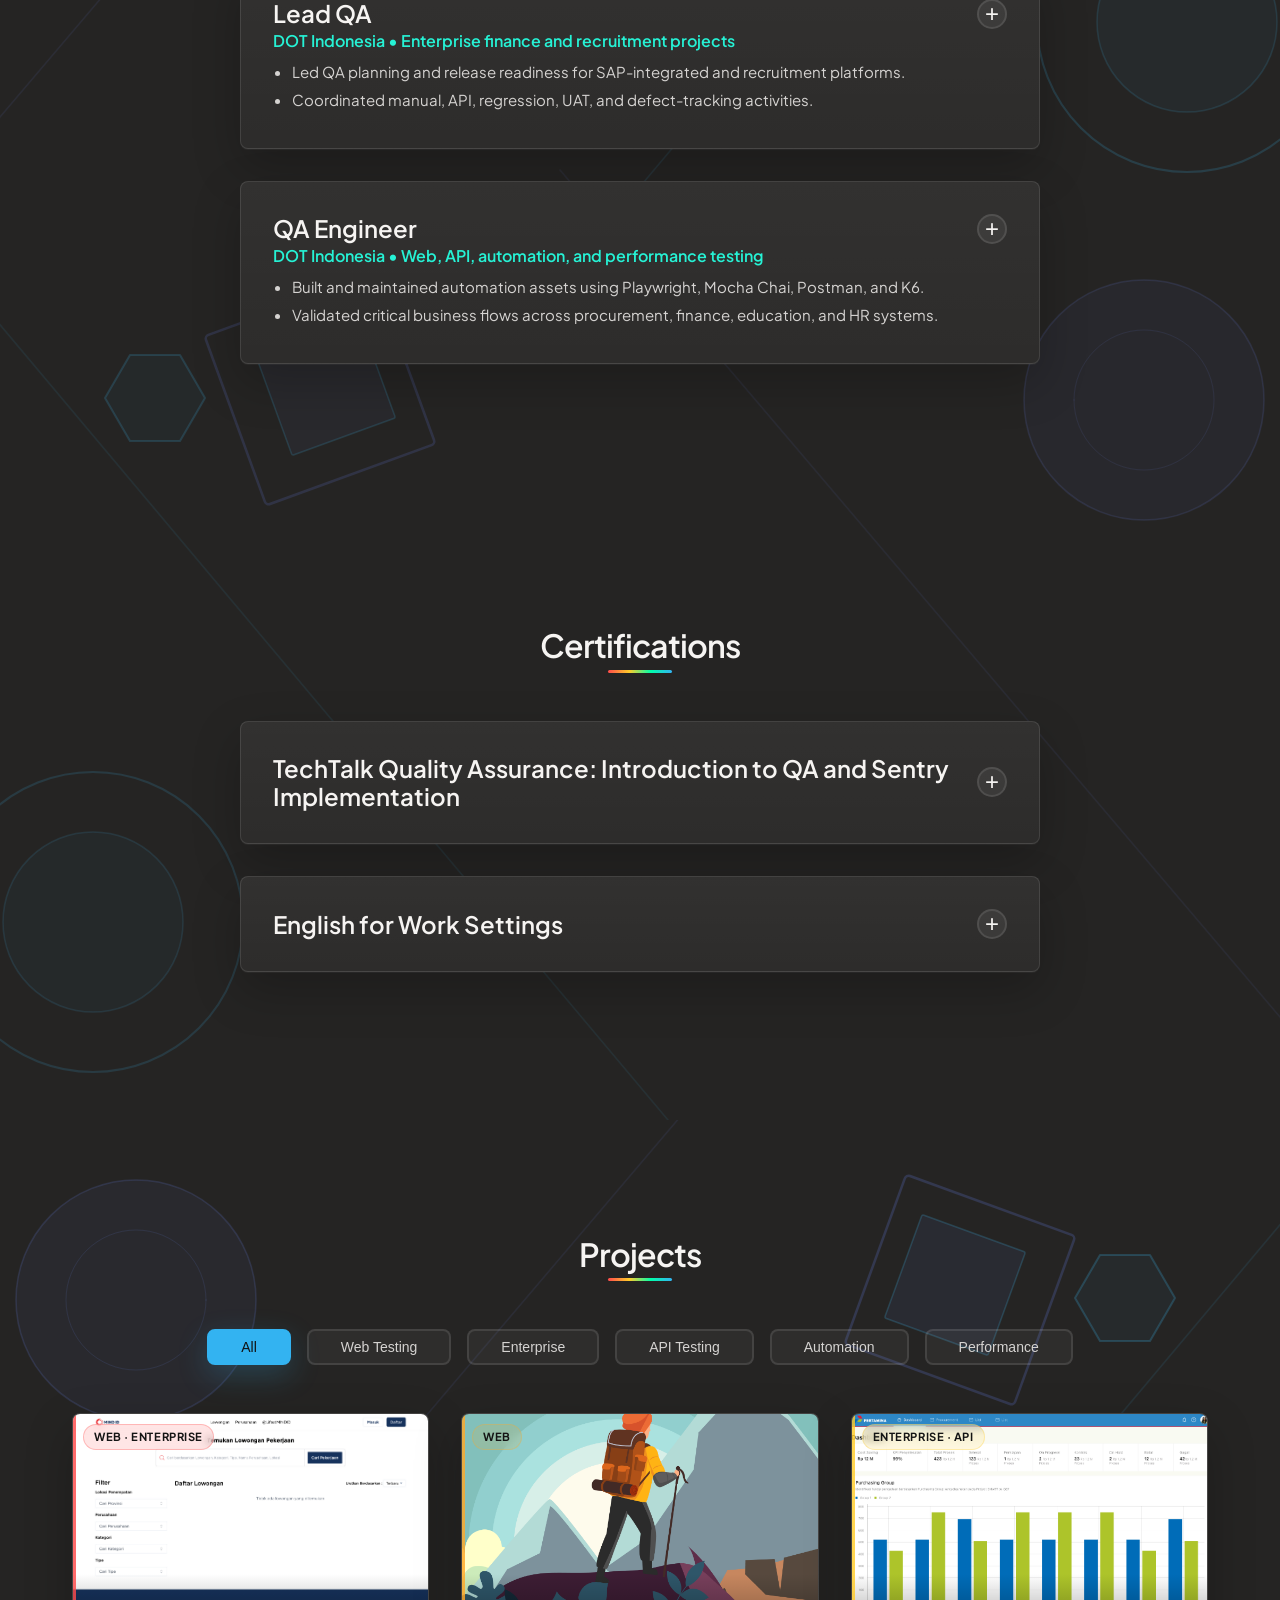
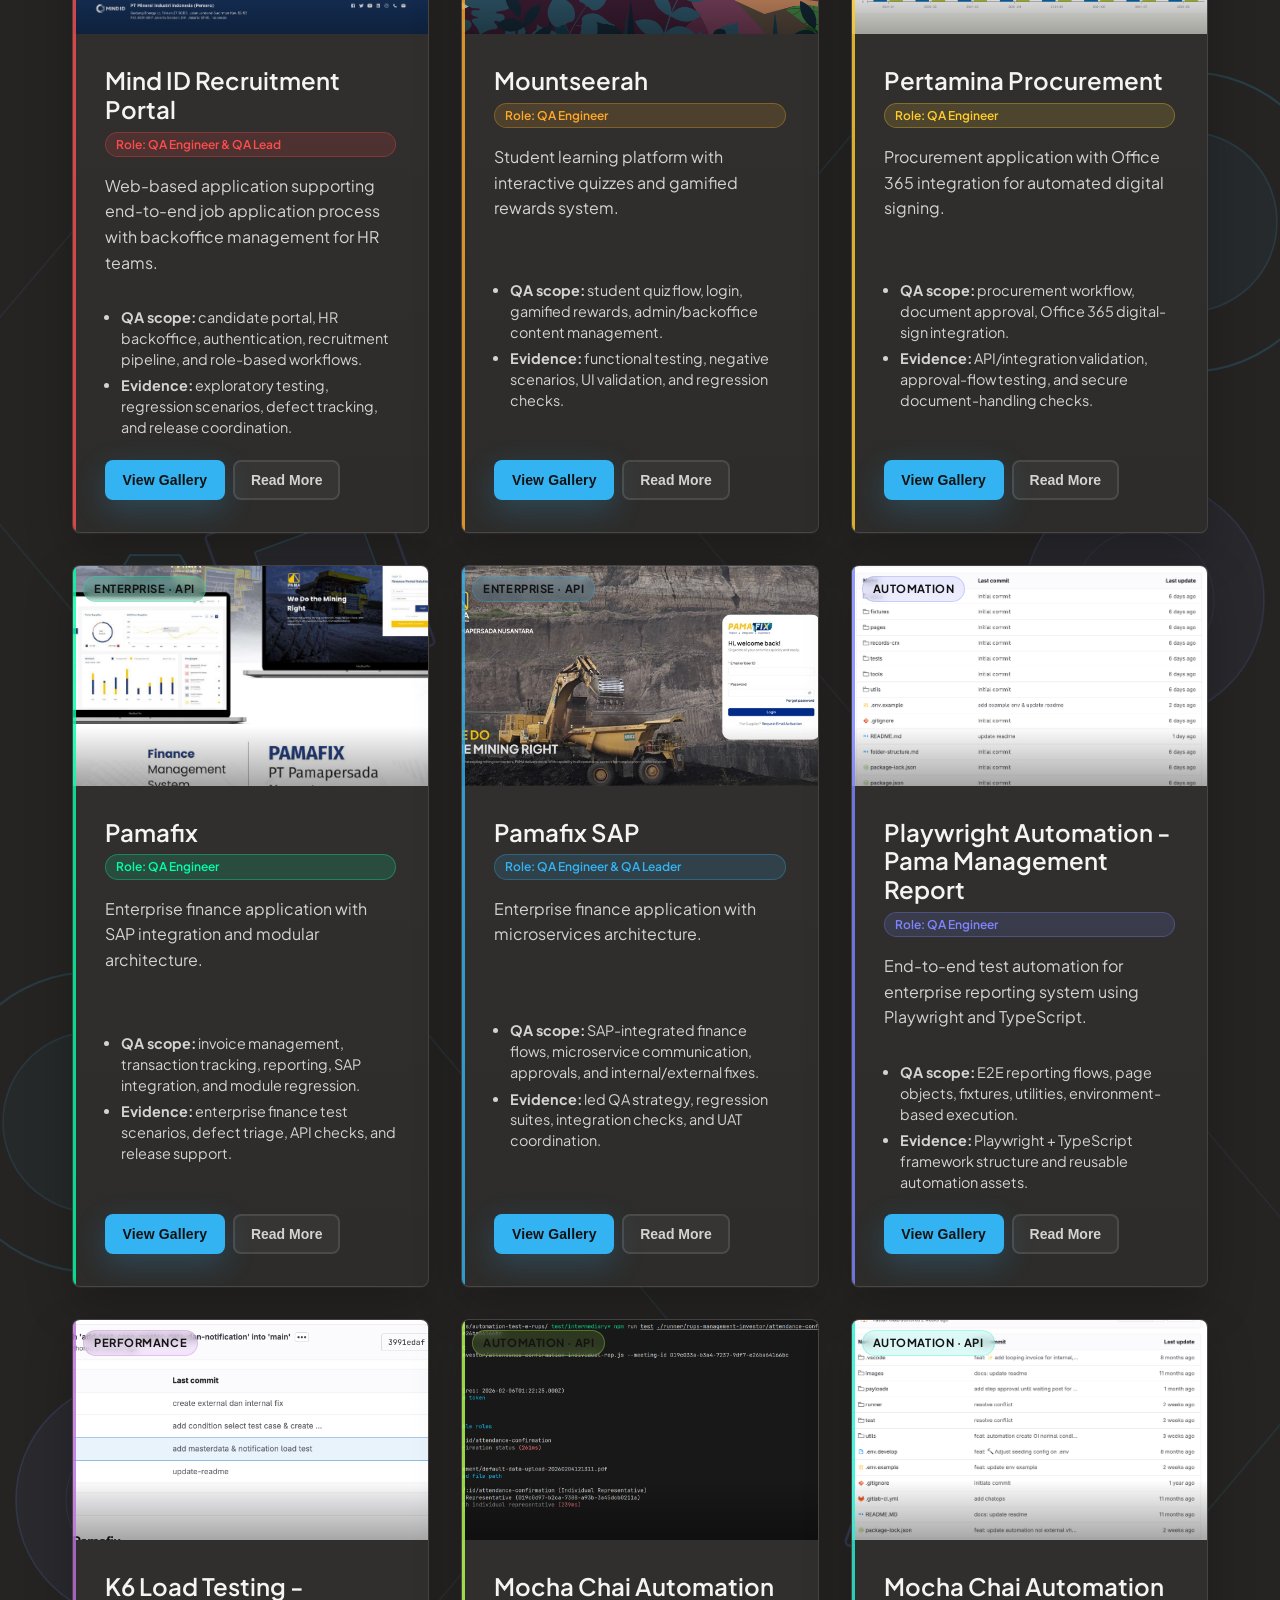
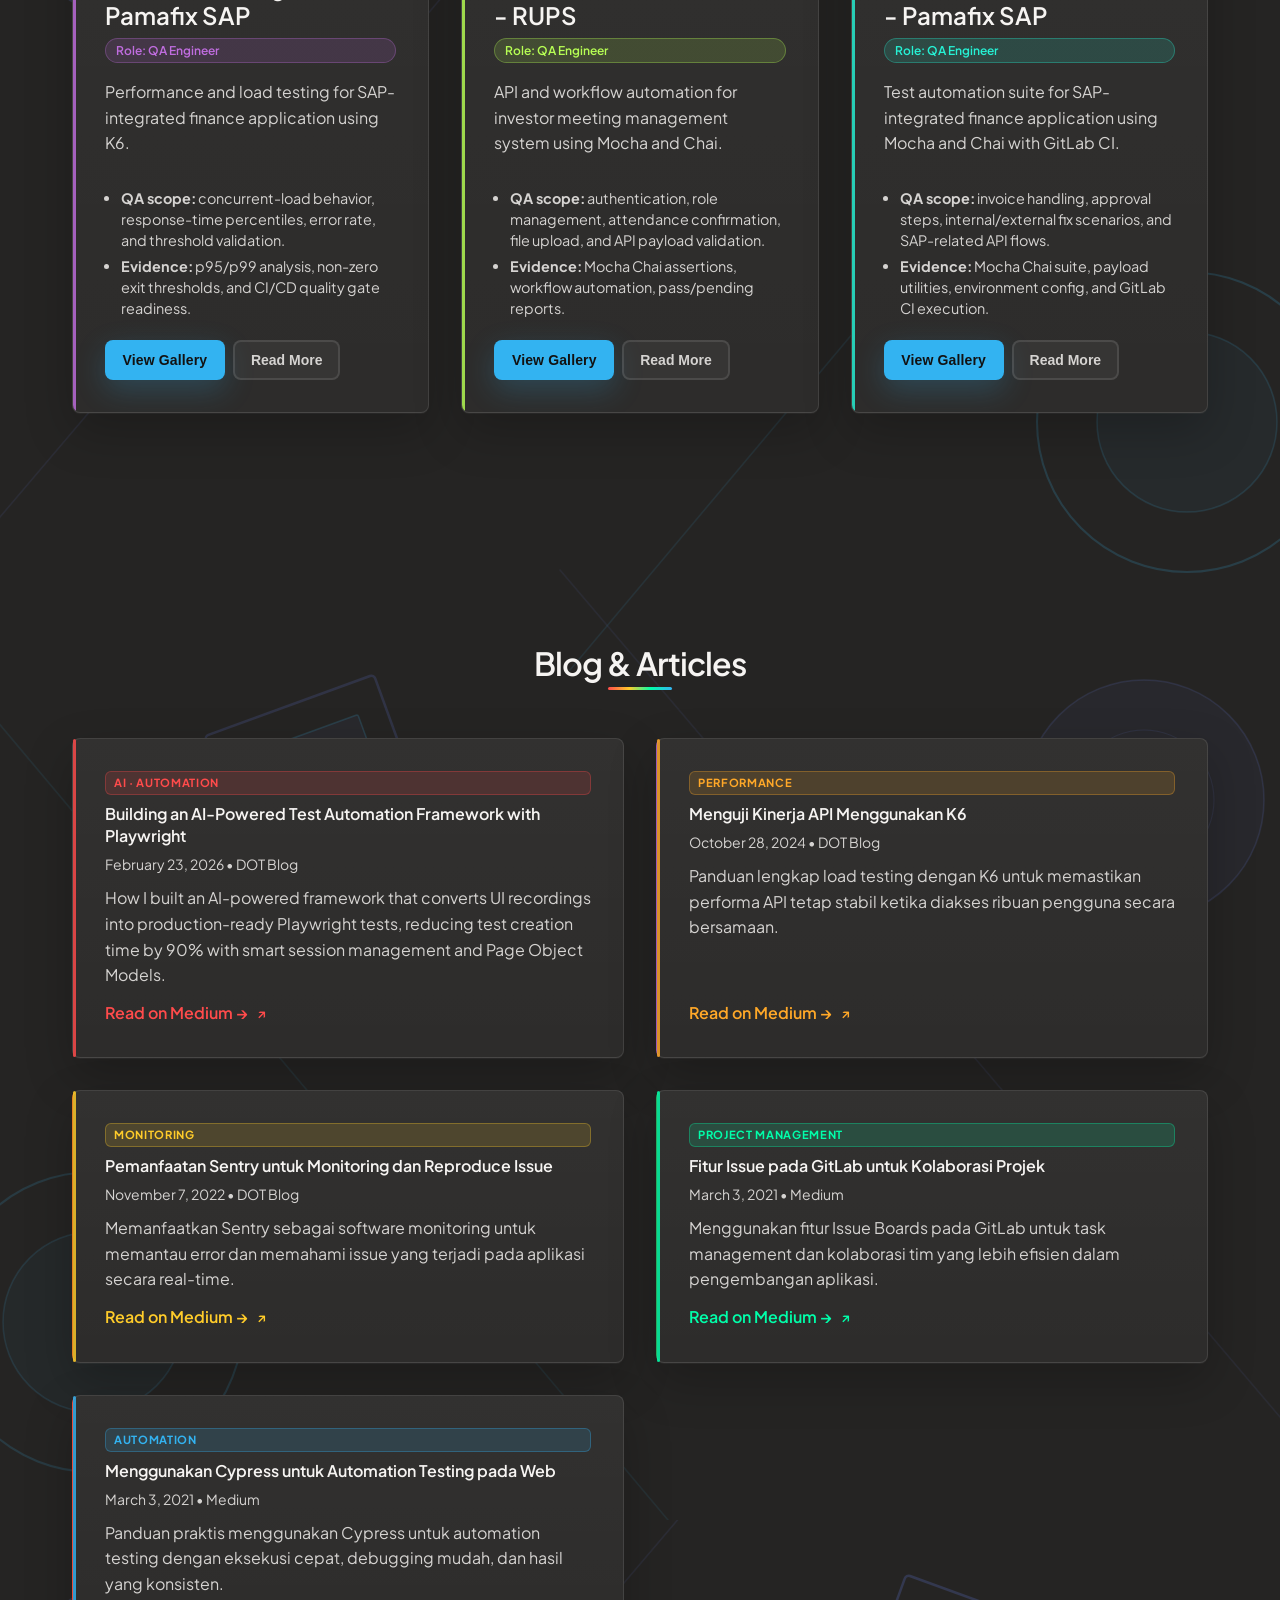
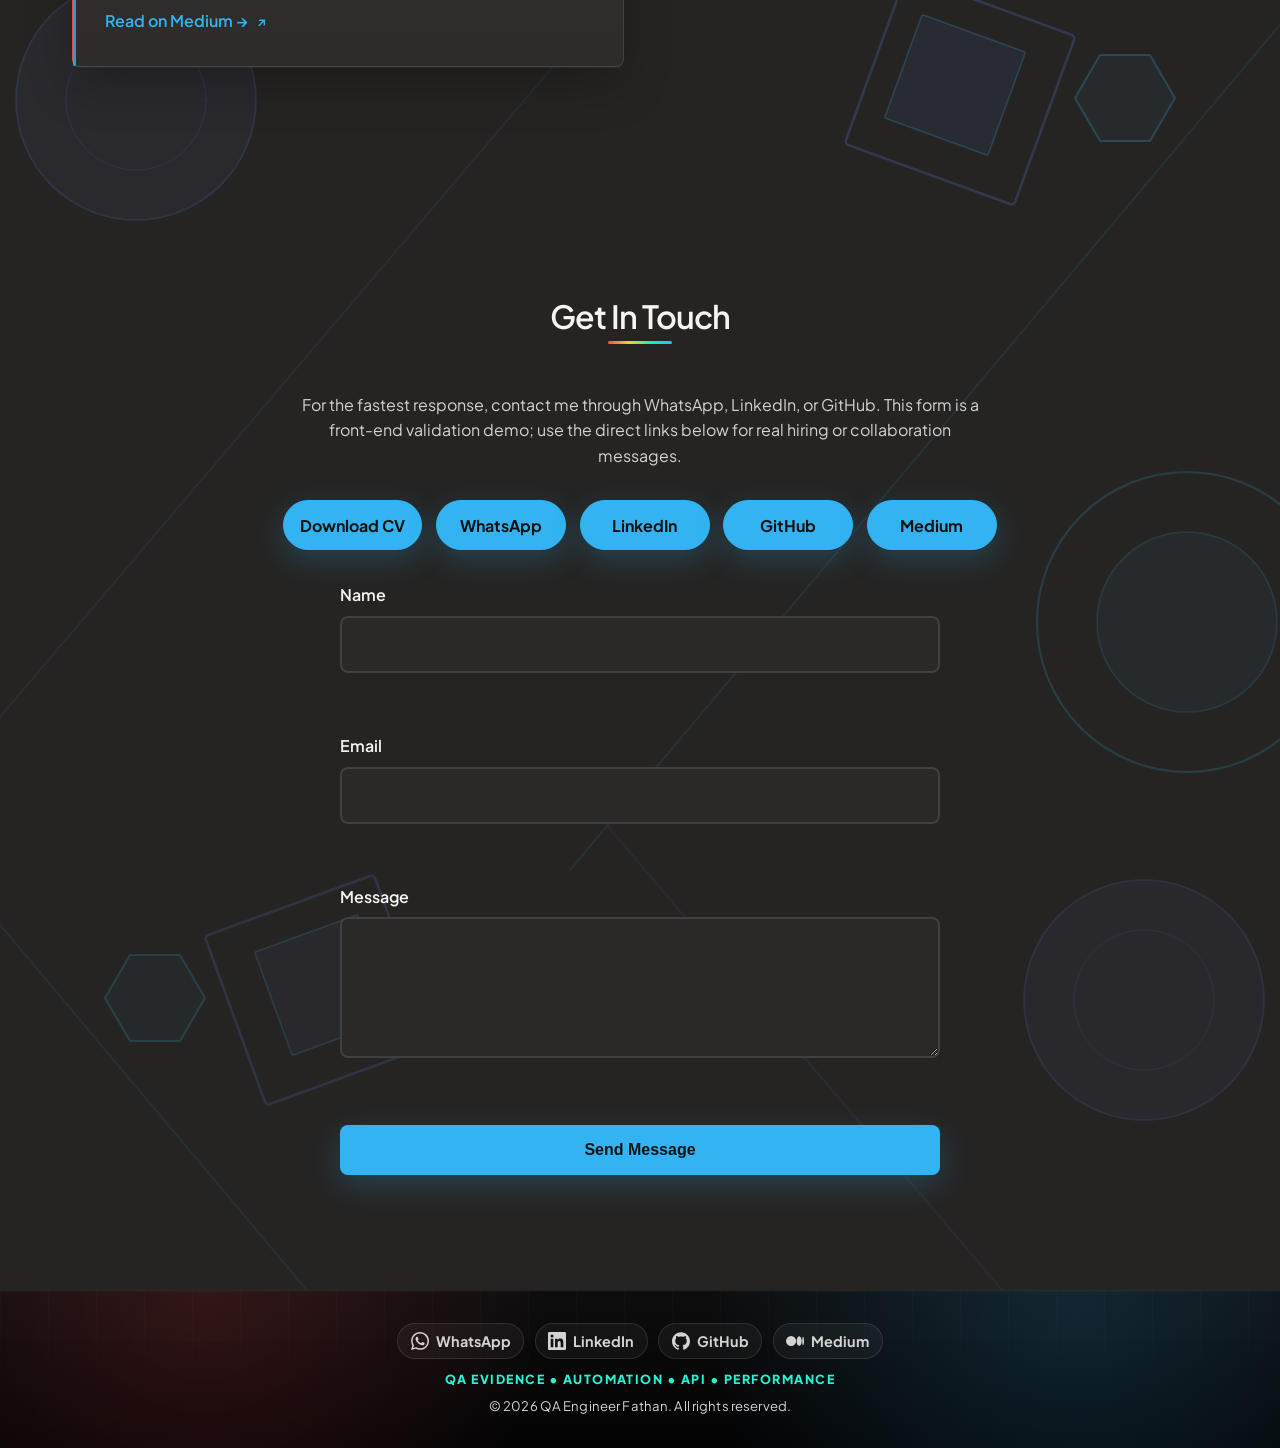
==== commit bd31a24c: "style: apply anime-inspired portfolio polish" ====
--- a/index.html
+++ b/index.html
@@ -26,8 +26,8 @@
     <meta property="og:description" content="QA portfolio focused on test automation, API testing, performance testing, enterprise QA leadership, and release quality evidence." />
     <meta property="og:type" content="website" />
     <meta name="theme-color" content="#0a1628" />
-    <link rel="stylesheet" href="css/style.css?v=mobile-cta-1" />
-    <link rel="stylesheet" href="css/responsive.css?v=mobile-cta-1" />
+    <link rel="stylesheet" href="css/style.css?v=connected-motion-1" />
+    <link rel="stylesheet" href="css/responsive.css?v=connected-motion-1" />
     <script
       type="text/javascript"
       src="https://cdn.jsdelivr.net/npm/@emailjs/browser@4/dist/email.min.js"
@@ -1126,7 +1126,7 @@
           <h2>Get In Touch</h2>
           <p class="contact-note">For the fastest response, contact me through WhatsApp, LinkedIn, or GitHub. This form is a front-end validation demo; use the direct links below for real hiring or collaboration messages.</p>
           <div class="contact-actions" aria-label="Direct contact links">
-            <a href="assets/cv/fathan-ridlo-cv.pdf?v=4210413" target="_blank" rel="noopener">Download CV</a>
+            <a href="assets/cv/fathan-ridlo-cv.pdf?v=779cf0a" target="_blank" rel="noopener">Download CV</a>
             <a href="https://wa.me/62895411007271" target="_blank" rel="noopener">WhatsApp</a>
             <a href="https://linkedin.com/in/muhammad-fathan-ridlo-a64004154" target="_blank" rel="noopener">LinkedIn</a>
             <a href="https://github.com/fathanr" target="_blank" rel="noopener">GitHub</a>
@@ -1212,9 +1212,9 @@
       </div>
     </div>
 
-    <script src="js/main.js?v=4210413"></script>
-    <script src="js/filter.js?v=4210413"></script>
-    <script src="js/gallery.js?v=4210413"></script>
+    <script src="js/main.js?v=anime-motion-1"></script>
+    <script src="js/filter.js?v=anime-motion-1"></script>
+    <script src="js/gallery.js?v=anime-motion-1"></script>
   </body>
 </html>
 
--- a/css/style.css
+++ b/css/style.css
@@ -1,3 +1,5 @@
+@import url('https://fonts.googleapis.com/css2?family=Plus+Jakarta+Sans:wght@400;500;600;700;800&display=swap');
+
 :root {
     --primary-color: #2c3e50;
     --secondary-color: #3498db;
@@ -18,7 +20,7 @@
     --spacing-lg: 3rem;
     --spacing-xl: 4rem;
     
-    --font-primary: -apple-system, BlinkMacSystemFont, 'Segoe UI', Roboto, Oxygen, Ubuntu, Cantarell, sans-serif;
+    --font-primary: 'Plus Jakarta Sans', -apple-system, BlinkMacSystemFont, 'Segoe UI', Roboto, Oxygen, Ubuntu, Cantarell, sans-serif;
     --font-size-base: 1rem;
     --font-size-sm: 0.875rem;
     --font-size-lg: 1.125rem;
@@ -1342,7 +1344,7 @@
 
 /* ── UX #1: Image skeleton loader ── */
 .project-thumbnail {
-    background: linear-gradient(90deg, #e8e8e8 25%, #f5f5f5 50%, #e8e8e8 75%);
+    background: linear-gradient(90deg, rgba(246,244,242,.045) 25%, rgba(51,179,241,.10) 50%, rgba(246,244,242,.045) 75%);
     background-size: 200% 100%;
     animation: skeleton-shimmer 1.4s infinite;
 }
@@ -1415,14 +1417,11 @@
 
 /* ── UX #11: Blog external link icon ── */
 .blog-link::after {
-    content: '';
+    content: '↗';
     display: inline-block;
-    width: 12px;
-    height: 12px;
     margin-left: 5px;
-    background-image: url("data:image/svg+xml,%3Csvg xmlns='http://www.w3.org/2000/svg' viewBox='0 0 24 24' fill='none' stroke='%233498db' stroke-width='2.5' stroke-linecap='round' stroke-linejoin='round'%3E%3Cpath d='M18 13v6a2 2 0 0 1-2 2H5a2 2 0 0 1-2-2V8a2 2 0 0 1 2-2h6'/%3E%3Cpolyline points='15 3 21 3 21 9'/%3E%3Cline x1='10' y1='14' x2='21' y2='3'/%3E%3C/svg%3E");
-    background-repeat: no-repeat;
-    background-size: contain;
+    font-size: .85em;
+    line-height: 1;
     vertical-align: middle;
 }
 
@@ -1615,3 +1614,526 @@
     .experience-snapshot { font-size: 0.88rem; }
 }
 
+/* ══════════════════════════════════════
+   Anime.js-inspired motion + dark stage polish
+   Dark sparse canvas, colorful accent cards, staged scroll reveals,
+   and fast micro-interactions inspired by animejs.com.
+══════════════════════════════════════ */
+:root {
+    --anime-bg-1: #252423;
+    --anime-bg-2: #2a2928;
+    --anime-bg-3: #302f2d;
+    --anime-fg-1: #f6f4f2;
+    --anime-fg-2: #d5d3d1;
+    --anime-fg-3: #9a9691;
+    --anime-line: rgba(246, 244, 242, 0.11);
+    --anime-red: #ff4b4b;
+    --anime-orange: #ffa828;
+    --anime-yellow: #ffcc2a;
+    --anime-lime: #b7ff54;
+    --anime-green: #8dff55;
+    --anime-turquoise: #00ffaa;
+    --anime-cyan: #26f2d5;
+    --anime-sky: #33b3f1;
+    --anime-indigo: #7c85ff;
+    --anime-purple: #c06ddf;
+    --anime-ease-out: cubic-bezier(.22, 1, .36, 1);
+    --anime-pop: cubic-bezier(.16, 1, .3, 1);
+    --bg-color: var(--anime-bg-1);
+    --bg-light: var(--anime-bg-2);
+    --card-bg: var(--anime-bg-2);
+    --text-color: var(--anime-fg-1);
+    --text-light: var(--anime-fg-3);
+    --border-color: var(--anime-line);
+    --primary-color: var(--anime-fg-1);
+    --secondary-color: var(--anime-sky);
+    --card-shadow: 0 1px 0 rgba(255,255,255,.04), 0 18px 48px rgba(0,0,0,.22);
+    --card-shadow-hover: 0 1px 0 rgba(255,255,255,.08), 0 24px 68px rgba(0,0,0,.38);
+    --transition: color .12s ease-out, background-color .12s ease-out, border-color .12s ease-out, box-shadow .35s var(--anime-ease-out), transform .35s var(--anime-ease-out), opacity .35s var(--anime-ease-out);
+}
+
+html { background: var(--anime-bg-1); }
+body {
+    color: var(--anime-fg-1);
+    background:
+        radial-gradient(900px 600px at 4% 2%, rgba(51,179,241,.11), transparent 60%),
+        radial-gradient(720px 560px at 96% 10%, rgba(192,109,223,.08), transparent 60%),
+        var(--anime-bg-1);
+}
+body::before {
+    background:
+        linear-gradient(rgba(246,244,242,.025) 1px, transparent 1px),
+        linear-gradient(90deg, rgba(246,244,242,.025) 1px, transparent 1px),
+        radial-gradient(ellipse 900px 700px at 0% 0%, rgba(51,179,241,.14) 0%, transparent 55%),
+        radial-gradient(ellipse 760px 680px at 100% 8%, rgba(124,133,255,.11) 0%, transparent 55%),
+        radial-gradient(ellipse 700px 600px at 80% 82%, rgba(0,255,170,.07) 0%, transparent 55%);
+    background-size: 56px 56px, 56px 56px, auto, auto, auto;
+    opacity: .95;
+}
+
+body::after {
+    content: '';
+    position: fixed;
+    inset: 0;
+    z-index: -1;
+    pointer-events: none;
+    background-image: url("data:image/svg+xml,%3Csvg%20width%3D'1440'%20height%3D'1800'%20viewBox%3D'0%200%201440%201800'%20xmlns%3D'http%3A%2F%2Fwww.w3.org%2F2000%2Fsvg'%3E%0A%20%20%3Cg%20fill%3D'none'%20stroke-linecap%3D'round'%20stroke-linejoin%3D'round'%3E%0A%20%20%20%20%3Crect%20x%3D'950'%20y%3D'80'%20width%3D'180'%20height%3D'180'%20rx%3D'4'%20stroke%3D'rgba(102,126,234,.30)'%20stroke-width%3D'2.5'%20transform%3D'rotate(20%201040%20170)'%2F%3E%0A%20%20%20%20%3Crect%20x%3D'980'%20y%3D'110'%20width%3D'110'%20height%3D'110'%20rx%3D'2'%20fill%3D'rgba(102,126,234,.10)'%20stroke%3D'rgba(56,189,248,.28)'%20stroke-width%3D'1.5'%20transform%3D'rotate(20%201035%20165)'%2F%3E%0A%20%20%20%20%3Cpolygon%20points%3D'1180,135%201230,135%201255,178%201230,221%201180,221%201155,178'%20fill%3D'rgba(56,189,248,.06)'%20stroke%3D'rgba(56,189,248,.30)'%20stroke-width%3D'2'%2F%3E%0A%20%20%20%20%3Ccircle%20cx%3D'216'%20cy%3D'180'%20r%3D'120'%20fill%3D'rgba(102,126,234,.08)'%20stroke%3D'rgba(102,126,234,.24)'%20stroke-width%3D'1.5'%2F%3E%0A%20%20%20%20%3Ccircle%20cx%3D'216'%20cy%3D'180'%20r%3D'70'%20stroke%3D'rgba(102,126,234,.18)'%20stroke-width%3D'1'%2F%3E%0A%20%20%20%20%3Ccircle%20cx%3D'1267'%20cy%3D'702'%20r%3D'150'%20stroke%3D'rgba(56,189,248,.24)'%20stroke-width%3D'2'%2F%3E%0A%20%20%20%20%3Ccircle%20cx%3D'1267'%20cy%3D'702'%20r%3D'90'%20fill%3D'rgba(56,189,248,.06)'%20stroke%3D'rgba(56,189,248,.18)'%20stroke-width%3D'1.5'%2F%3E%0A%20%20%20%20%3Cline%20x1%3D'-50'%20y1%3D'950'%20x2%3D'800'%20y2%3D'-50'%20stroke%3D'rgba(102,126,234,.13)'%20stroke-width%3D'1.5'%2F%3E%0A%20%20%20%20%3Cline%20x1%3D'1490'%20y1%3D'-50'%20x2%3D'650'%20y2%3D'950'%20stroke%3D'rgba(56,189,248,.13)'%20stroke-width%3D'1.5'%2F%3E%0A%0A%20%20%20%20%3Cg%20transform%3D'translate(0%20900)%20scale(-1%201)%20translate(-1440%200)'%3E%0A%20%20%20%20%20%20%3Crect%20x%3D'950'%20y%3D'80'%20width%3D'180'%20height%3D'180'%20rx%3D'4'%20stroke%3D'rgba(102,126,234,.24)'%20stroke-width%3D'2.5'%20transform%3D'rotate(20%201040%20170)'%2F%3E%0A%20%20%20%20%20%20%3Crect%20x%3D'980'%20y%3D'110'%20width%3D'110'%20height%3D'110'%20rx%3D'2'%20fill%3D'rgba(102,126,234,.075)'%20stroke%3D'rgba(56,189,248,.22)'%20stroke-width%3D'1.5'%20transform%3D'rotate(20%201035%20165)'%2F%3E%0A%20%20%20%20%20%20%3Cpolygon%20points%3D'1180,135%201230,135%201255,178%201230,221%201180,221%201155,178'%20fill%3D'rgba(56,189,248,.045)'%20stroke%3D'rgba(56,189,248,.24)'%20stroke-width%3D'2'%2F%3E%0A%20%20%20%20%20%20%3Ccircle%20cx%3D'216'%20cy%3D'180'%20r%3D'120'%20fill%3D'rgba(102,126,234,.065)'%20stroke%3D'rgba(102,126,234,.20)'%20stroke-width%3D'1.5'%2F%3E%0A%20%20%20%20%20%20%3Ccircle%20cx%3D'216'%20cy%3D'180'%20r%3D'70'%20stroke%3D'rgba(102,126,234,.15)'%20stroke-width%3D'1'%2F%3E%0A%20%20%20%20%20%20%3Ccircle%20cx%3D'1267'%20cy%3D'702'%20r%3D'150'%20stroke%3D'rgba(56,189,248,.20)'%20stroke-width%3D'2'%2F%3E%0A%20%20%20%20%20%20%3Ccircle%20cx%3D'1267'%20cy%3D'702'%20r%3D'90'%20fill%3D'rgba(56,189,248,.045)'%20stroke%3D'rgba(56,189,248,.16)'%20stroke-width%3D'1.5'%2F%3E%0A%20%20%20%20%20%20%3Cline%20x1%3D'-50'%20y1%3D'950'%20x2%3D'800'%20y2%3D'-50'%20stroke%3D'rgba(102,126,234,.11)'%20stroke-width%3D'1.5'%2F%3E%0A%20%20%20%20%20%20%3Cline%20x1%3D'1490'%20y1%3D'-50'%20x2%3D'650'%20y2%3D'950'%20stroke%3D'rgba(56,189,248,.11)'%20stroke-width%3D'1.5'%2F%3E%0A%20%20%20%20%3C%2Fg%3E%0A%20%20%3C%2Fg%3E%0A%3C%2Fsvg%3E");
+    background-repeat: repeat-y;
+    background-size: min(1440px, 118vw) auto;
+    background-position: top center;
+    opacity: .56;
+    animation: animeShapeDrift 24s var(--anime-ease-out) infinite alternate;
+}
+@keyframes animeShapeDrift {
+    from { transform: translate3d(0, 0, 0); }
+    to { transform: translate3d(0, -24px, 0); }
+}
+
+section,
+section:nth-child(even),
+section:nth-child(odd),
+.about,
+.contact,
+.case-study {
+    background: transparent;
+}
+
+section:not(.hero) {
+    padding-top: clamp(4rem, 9vw, 7.5rem);
+    padding-bottom: clamp(4rem, 9vw, 7.5rem);
+}
+
+header {
+    background: rgba(37,36,35,.86);
+    border-bottom: 1px solid var(--anime-line);
+    box-shadow: none;
+}
+.logo,
+.nav-menu a,
+.menu-toggle span { color: var(--anime-fg-1); }
+.menu-toggle span { background-color: var(--anime-fg-1); }
+.logo svg rect { fill: var(--anime-bg-2); }
+.logo svg { filter: drop-shadow(0 0 18px rgba(51,179,241,.35)); }
+.nav-menu a {
+    border-radius: 7px;
+    color: var(--anime-fg-2);
+    transition: var(--transition);
+}
+.nav-menu a:hover,
+.nav-menu a.active {
+    color: var(--anime-sky);
+    background: rgba(51,179,241,.10);
+}
+.nav-menu a.active::after { background: currentColor; }
+
+.hero {
+    background:
+        radial-gradient(circle at 20% 15%, rgba(51,179,241,.16), transparent 34%),
+        radial-gradient(circle at 78% 25%, rgba(192,109,223,.12), transparent 36%),
+        linear-gradient(135deg, #252423 0%, #24282a 52%, #252423 100%);
+}
+.hero::after {
+    content: '';
+    position: absolute;
+    left: 0;
+    right: 0;
+    bottom: 0;
+    height: 1px;
+    background: linear-gradient(90deg, transparent, rgba(246,244,242,.2), transparent);
+}
+.hero-geo {
+    opacity: .78;
+    animation: anime-stage-drift 18s var(--anime-ease-out) infinite alternate;
+    transform-origin: center;
+}
+@keyframes anime-stage-drift {
+    from { transform: translate3d(-1.2%, -.8%, 0) scale(1.02); }
+    to { transform: translate3d(1.2%, .8%, 0) scale(1.06); }
+}
+.hero-greeting {
+    color: var(--anime-cyan);
+    font-weight: 700;
+    letter-spacing: .22em;
+    text-transform: uppercase;
+    font-size: .82rem;
+}
+.highlight-name {
+    color: var(--anime-yellow);
+    text-shadow: 0 0 22px rgba(255,204,42,.22);
+}
+.hero-subtitle { color: var(--anime-fg-1); }
+.hero-description { color: var(--anime-fg-2); }
+.impact-strip span {
+    background: rgba(246,244,242,.06);
+    border-color: var(--anime-line);
+    color: var(--anime-fg-2);
+    transition: var(--transition);
+}
+.impact-strip span:hover {
+    color: var(--anime-turquoise);
+    background: rgba(0,255,170,.09);
+    border-color: rgba(0,255,170,.28);
+    transform: translateY(-2px);
+}
+.profile-photo {
+    border-color: rgba(246,244,242,.72);
+    box-shadow: 0 0 0 8px rgba(246,244,242,.06), 0 22px 70px rgba(0,0,0,.42);
+}
+.profile-photo::before,
+.profile-photo::after {
+    background: conic-gradient(var(--anime-red), var(--anime-yellow), var(--anime-turquoise), var(--anime-sky), var(--anime-purple), var(--anime-red));
+    animation-duration: 7s;
+}
+
+section h2,
+.about h2,
+.skills h2,
+.experience h2,
+.certifications h2,
+.projects h2,
+.blog h2,
+.contact h2,
+.artifacts h2,
+.case-study h2 {
+    color: var(--anime-fg-1);
+    letter-spacing: -.03em;
+}
+section h2::after {
+    width: 64px;
+    background: linear-gradient(90deg, var(--anime-red), var(--anime-yellow), var(--anime-turquoise), var(--anime-sky));
+}
+.about p,
+.section-intro,
+.contact-note,
+.blog-excerpt,
+.blog-date,
+.project-description,
+.qa-evidence-list,
+.experience-snapshot,
+.case-study-grid span,
+.qa-proof-grid span,
+.artifact-card p,
+.case-study-header p { color: var(--anime-fg-2); }
+
+.skill-category,
+.experience-item,
+.cert-item,
+.project-card,
+.blog-card,
+.artifact-card,
+.case-study-card,
+.qa-proof-grid div,
+.case-study-grid div {
+    background: linear-gradient(180deg, rgba(255,255,255,.035), rgba(255,255,255,.015)), var(--anime-bg-2);
+    border: 1px solid var(--anime-line);
+    box-shadow: var(--card-shadow);
+    color: var(--anime-fg-1);
+}
+.skill-category h3,
+.experience-header h3,
+.cert-header h3,
+.project-content h3,
+.artifact-card h3,
+.case-study-header h3,
+.case-study-grid strong,
+.qa-proof-grid strong,
+.blog-card h3 { color: var(--anime-fg-1); }
+
+.skill-category,
+.project-card,
+.blog-card,
+.artifact-card,
+.qa-proof-grid div,
+.case-study-grid div,
+.experience-item,
+.cert-item {
+    --card-accent: var(--anime-sky);
+    position: relative;
+}
+.skill-category::before,
+.project-card::before,
+.blog-card::before,
+.artifact-card::before,
+.qa-proof-grid div::before,
+.case-study-grid div::before {
+    content: '';
+    position: absolute;
+    inset: 0 auto 0 0;
+    width: 3px;
+    border-radius: inherit;
+    background: var(--card-accent);
+    opacity: .82;
+}
+.project-card::before { z-index: 2; }
+.skill-category:nth-child(1), .artifact-card:nth-child(1), .project-card:nth-child(1), .blog-card:nth-child(1), .qa-proof-grid div:nth-child(1), .case-study-grid div:nth-child(1) { --card-accent: var(--anime-red); }
+.skill-category:nth-child(2), .artifact-card:nth-child(2), .project-card:nth-child(2), .blog-card:nth-child(2), .qa-proof-grid div:nth-child(2), .case-study-grid div:nth-child(2) { --card-accent: var(--anime-orange); }
+.skill-category:nth-child(3), .artifact-card:nth-child(3), .project-card:nth-child(3), .blog-card:nth-child(3), .qa-proof-grid div:nth-child(3), .case-study-grid div:nth-child(3) { --card-accent: var(--anime-yellow); }
+.skill-category:nth-child(4), .artifact-card:nth-child(4), .project-card:nth-child(4), .blog-card:nth-child(4), .qa-proof-grid div:nth-child(4), .case-study-grid div:nth-child(4) { --card-accent: var(--anime-turquoise); }
+.skill-category:nth-child(5), .artifact-card:nth-child(5), .project-card:nth-child(5), .blog-card:nth-child(5), .case-study-grid div:nth-child(5) { --card-accent: var(--anime-sky); }
+.project-card:nth-child(6), .case-study-grid div:nth-child(6) { --card-accent: var(--anime-indigo); }
+.project-card:nth-child(7) { --card-accent: var(--anime-purple); }
+.project-card:nth-child(8) { --card-accent: var(--anime-lime); }
+.project-card:nth-child(9) { --card-accent: var(--anime-cyan); }
+
+.project-card:hover,
+.blog-card:hover,
+.artifact-card:hover,
+.skill-category:hover,
+.qa-proof-grid div:hover,
+.case-study-grid div:hover {
+    border-color: color-mix(in srgb, var(--card-accent) 62%, transparent);
+    box-shadow: var(--card-shadow-hover), 0 0 0 1px color-mix(in srgb, var(--card-accent) 26%, transparent);
+    transform: translateY(-6px);
+}
+
+.artifact-tag,
+.category-chip,
+.blog-tag,
+.project-role,
+.skill-badge.highlight {
+    color: var(--card-accent, var(--anime-sky));
+    background: color-mix(in srgb, var(--card-accent, var(--anime-sky)) 14%, transparent);
+    border: 1px solid color-mix(in srgb, var(--card-accent, var(--anime-sky)) 30%, transparent);
+}
+.category-chip { color: #141414; }
+.skill-category:nth-child(1) .skill-badge.highlight,
+.skill-category:nth-child(2) .skill-badge.highlight,
+.skill-category:nth-child(3) .skill-badge.highlight,
+.skill-category:nth-child(4) .skill-badge.highlight,
+.skill-category:nth-child(5) .skill-badge.highlight {
+    background: color-mix(in srgb, var(--card-accent) 18%, transparent);
+    border-color: color-mix(in srgb, var(--card-accent) 34%, transparent);
+    color: var(--card-accent);
+}
+
+.cta-button,
+.cta-button-secondary,
+.text-cta,
+.contact-actions a,
+.submit-btn,
+.view-gallery-btn,
+.read-more-btn,
+.filter-btn,
+.cert-link,
+.blog-link,
+.artifact-link {
+    transition: var(--transition);
+}
+.cta-button,
+.view-gallery-btn,
+.submit-btn,
+.contact-actions a,
+.filter-btn.active {
+    background: var(--anime-sky);
+    border-color: var(--anime-sky);
+    color: #121212;
+    box-shadow: 0 10px 30px rgba(51,179,241,.22);
+}
+.cta-button-secondary,
+.read-more-btn,
+.filter-btn,
+.text-cta {
+    color: var(--anime-fg-2);
+    border-color: var(--anime-line);
+    background: rgba(246,244,242,.045);
+}
+.cta-button:hover,
+.cta-button-secondary:hover,
+.text-cta:hover,
+.contact-actions a:hover,
+.submit-btn:hover,
+.view-gallery-btn:hover,
+.read-more-btn:hover,
+.filter-btn:hover,
+.filter-btn.active:hover {
+    transform: translateY(-2px);
+    background: var(--anime-turquoise);
+    border-color: var(--anime-turquoise);
+    color: #111;
+    box-shadow: 0 14px 38px rgba(0,255,170,.20);
+}
+.cta-button:active,
+.cta-button-secondary:active,
+.text-cta:active,
+.contact-actions a:active,
+.submit-btn:active,
+.view-gallery-btn:active,
+.read-more-btn:active,
+.filter-btn:active,
+.artifact-link:active,
+.blog-link:active { transform: scale(.995); }
+
+.artifact-link,
+.blog-link,
+.cert-link {
+    color: var(--card-accent, var(--anime-sky));
+    display: inline-flex;
+    align-items: center;
+    gap: .25rem;
+}
+.artifact-link:hover,
+.blog-link:hover,
+.cert-link:hover {
+    color: var(--anime-turquoise);
+    transform: translateX(.125rem);
+}
+
+.project-details {
+    background: rgba(37,36,35,.98);
+    color: var(--anime-fg-2);
+    border-left: 3px solid var(--card-accent, var(--anime-sky));
+}
+.project-details p,
+.project-details p[style] { color: var(--anime-fg-2) !important; border-top-color: var(--anime-line) !important; }
+.details-close-btn,
+.modal-close,
+.back-to-top,
+.toggle-btn {
+    background: rgba(246,244,242,.06);
+    border-color: var(--anime-line);
+    color: var(--anime-fg-1);
+}
+.details-close-btn:hover,
+.modal-close:hover,
+.back-to-top:hover,
+.toggle-btn:hover {
+    background: var(--anime-sky);
+    color: #111;
+}
+.experience-content,
+.cert-content { color: var(--anime-fg-2); }
+.company,
+.experience-meta { color: var(--anime-cyan); }
+
+.form-group input,
+.form-group textarea {
+    color: var(--anime-fg-1);
+    background: var(--anime-bg-2);
+    border-color: var(--anime-line);
+}
+.form-group input:focus,
+.form-group textarea:focus {
+    border-color: var(--anime-turquoise);
+    box-shadow: 0 0 0 3px rgba(0,255,170,.10);
+}
+
+/* Footer polish: compact Anime.js-inspired closing band */
+footer {
+    position: relative;
+    overflow: hidden;
+    background:
+        radial-gradient(circle at 16% 0%, rgba(255,75,75,.16), transparent 32%),
+        radial-gradient(circle at 84% 12%, rgba(51,179,241,.16), transparent 34%),
+        linear-gradient(180deg, rgba(12,12,13,.98), rgba(3,3,4,1));
+    color: var(--anime-fg-2);
+    border-top: 1px solid var(--anime-line);
+    padding: clamp(1.15rem, 2.8vw, 2rem) 0;
+    text-align: center;
+}
+footer::before {
+    content: '';
+    position: absolute;
+    inset: 0;
+    pointer-events: none;
+    background-image:
+        linear-gradient(rgba(246,244,242,.035) 1px, transparent 1px),
+        linear-gradient(90deg, rgba(246,244,242,.035) 1px, transparent 1px);
+    background-size: 48px 48px;
+    mask-image: linear-gradient(to bottom, rgba(0,0,0,.7), transparent 78%);
+}
+footer .container {
+    position: relative;
+    z-index: 1;
+    display: flex;
+    flex-direction: column;
+    align-items: center;
+    gap: .7rem;
+}
+.footer-social {
+    display: flex;
+    flex-wrap: wrap;
+    justify-content: center;
+    gap: .65rem;
+    margin-bottom: 0;
+}
+.footer-social a {
+    min-height: 36px;
+    padding: .5rem .78rem;
+    border: 1px solid var(--anime-line);
+    border-radius: 999px;
+    background: rgba(246,244,242,.045);
+    color: var(--anime-fg-2);
+    font-size: .9rem;
+    font-weight: 700;
+    line-height: 1;
+    display: inline-flex;
+    align-items: center;
+    gap: .45rem;
+    transition: var(--transition);
+}
+.footer-social a:nth-child(1) { --footer-accent: var(--anime-turquoise); }
+.footer-social a:nth-child(2) { --footer-accent: var(--anime-sky); }
+.footer-social a:nth-child(3) { --footer-accent: var(--anime-purple); }
+.footer-social a:nth-child(4) { --footer-accent: var(--anime-yellow); }
+.footer-social a:hover,
+.footer-social a:focus-visible {
+    color: #111;
+    background: var(--footer-accent, var(--anime-sky));
+    border-color: var(--footer-accent, var(--anime-sky));
+    box-shadow: 0 14px 34px color-mix(in srgb, var(--footer-accent, var(--anime-sky)) 22%, transparent);
+    transform: translateY(-2px);
+}
+.footer-social a:active { transform: scale(.98); }
+.footer-social svg {
+    width: 18px;
+    height: 18px;
+    fill: currentColor;
+    flex: 0 0 auto;
+}
+footer p {
+    max-width: 720px;
+    margin: 0;
+    color: var(--anime-fg-2);
+    font-size: .82rem;
+    letter-spacing: .01em;
+}
+footer p::before {
+    content: 'QA evidence • Automation • API • Performance';
+    display: block;
+    margin-bottom: .28rem;
+    color: var(--anime-cyan);
+    font-size: .78rem;
+    font-weight: 800;
+    letter-spacing: .12em;
+    text-transform: uppercase;
+}
+.modal-thumbnail { background: var(--anime-bg-2); }
+
+@media (max-width: 520px) {
+    footer { padding: 1.25rem 0; }
+    .footer-social { gap: .55rem; }
+    .footer-social a {
+        flex: 1 1 calc(50% - .55rem);
+        justify-content: center;
+        min-width: 135px;
+        padding-inline: .75rem;
+    }
+}
+
+
+main::before {
+    content: '';
+    position: absolute;
+    inset: 0;
+    z-index: 0;
+    pointer-events: none;
+    background-image: url("data:image/svg+xml,%3Csvg%20width%3D'1440'%20height%3D'1800'%20viewBox%3D'0%200%201440%201800'%20xmlns%3D'http%3A%2F%2Fwww.w3.org%2F2000%2Fsvg'%3E%0A%20%20%3Cg%20fill%3D'none'%20stroke-linecap%3D'round'%20stroke-linejoin%3D'round'%3E%0A%20%20%20%20%3Crect%20x%3D'950'%20y%3D'80'%20width%3D'180'%20height%3D'180'%20rx%3D'4'%20stroke%3D'rgba(102,126,234,.30)'%20stroke-width%3D'2.5'%20transform%3D'rotate(20%201040%20170)'%2F%3E%0A%20%20%20%20%3Crect%20x%3D'980'%20y%3D'110'%20width%3D'110'%20height%3D'110'%20rx%3D'2'%20fill%3D'rgba(102,126,234,.10)'%20stroke%3D'rgba(56,189,248,.28)'%20stroke-width%3D'1.5'%20transform%3D'rotate(20%201035%20165)'%2F%3E%0A%20%20%20%20%3Cpolygon%20points%3D'1180,135%201230,135%201255,178%201230,221%201180,221%201155,178'%20fill%3D'rgba(56,189,248,.06)'%20stroke%3D'rgba(56,189,248,.30)'%20stroke-width%3D'2'%2F%3E%0A%20%20%20%20%3Ccircle%20cx%3D'216'%20cy%3D'180'%20r%3D'120'%20fill%3D'rgba(102,126,234,.08)'%20stroke%3D'rgba(102,126,234,.24)'%20stroke-width%3D'1.5'%2F%3E%0A%20%20%20%20%3Ccircle%20cx%3D'216'%20cy%3D'180'%20r%3D'70'%20stroke%3D'rgba(102,126,234,.18)'%20stroke-width%3D'1'%2F%3E%0A%20%20%20%20%3Ccircle%20cx%3D'1267'%20cy%3D'702'%20r%3D'150'%20stroke%3D'rgba(56,189,248,.24)'%20stroke-width%3D'2'%2F%3E%0A%20%20%20%20%3Ccircle%20cx%3D'1267'%20cy%3D'702'%20r%3D'90'%20fill%3D'rgba(56,189,248,.06)'%20stroke%3D'rgba(56,189,248,.18)'%20stroke-width%3D'1.5'%2F%3E%0A%20%20%20%20%3Cline%20x1%3D'-50'%20y1%3D'950'%20x2%3D'800'%20y2%3D'-50'%20stroke%3D'rgba(102,126,234,.13)'%20stroke-width%3D'1.5'%2F%3E%0A%20%20%20%20%3Cline%20x1%3D'1490'%20y1%3D'-50'%20x2%3D'650'%20y2%3D'950'%20stroke%3D'rgba(56,189,248,.13)'%20stroke-width%3D'1.5'%2F%3E%0A%0A%20%20%20%20%3Cg%20transform%3D'translate(0%20900)%20scale(-1%201)%20translate(-1440%200)'%3E%0A%20%20%20%20%20%20%3Crect%20x%3D'950'%20y%3D'80'%20width%3D'180'%20height%3D'180'%20rx%3D'4'%20stroke%3D'rgba(102,126,234,.24)'%20stroke-width%3D'2.5'%20transform%3D'rotate(20%201040%20170)'%2F%3E%0A%20%20%20%20%20%20%3Crect%20x%3D'980'%20y%3D'110'%20width%3D'110'%20height%3D'110'%20rx%3D'2'%20fill%3D'rgba(102,126,234,.075)'%20stroke%3D'rgba(56,189,248,.22)'%20stroke-width%3D'1.5'%20transform%3D'rotate(20%201035%20165)'%2F%3E%0A%20%20%20%20%20%20%3Cpolygon%20points%3D'1180,135%201230,135%201255,178%201230,221%201180,221%201155,178'%20fill%3D'rgba(56,189,248,.045)'%20stroke%3D'rgba(56,189,248,.24)'%20stroke-width%3D'2'%2F%3E%0A%20%20%20%20%20%20%3Ccircle%20cx%3D'216'%20cy%3D'180'%20r%3D'120'%20fill%3D'rgba(102,126,234,.065)'%20stroke%3D'rgba(102,126,234,.20)'%20stroke-width%3D'1.5'%2F%3E%0A%20%20%20%20%20%20%3Ccircle%20cx%3D'216'%20cy%3D'180'%20r%3D'70'%20stroke%3D'rgba(102,126,234,.15)'%20stroke-width%3D'1'%2F%3E%0A%20%20%20%20%20%20%3Ccircle%20cx%3D'1267'%20cy%3D'702'%20r%3D'150'%20stroke%3D'rgba(56,189,248,.20)'%20stroke-width%3D'2'%2F%3E%0A%20%20%20%20%20%20%3Ccircle%20cx%3D'1267'%20cy%3D'702'%20r%3D'90'%20fill%3D'rgba(56,189,248,.045)'%20stroke%3D'rgba(56,189,248,.16)'%20stroke-width%3D'1.5'%2F%3E%0A%20%20%20%20%20%20%3Cline%20x1%3D'-50'%20y1%3D'950'%20x2%3D'800'%20y2%3D'-50'%20stroke%3D'rgba(102,126,234,.11)'%20stroke-width%3D'1.5'%2F%3E%0A%20%20%20%20%20%20%3Cline%20x1%3D'1490'%20y1%3D'-50'%20x2%3D'650'%20y2%3D'950'%20stroke%3D'rgba(56,189,248,.11)'%20stroke-width%3D'1.5'%2F%3E%0A%20%20%20%20%3C%2Fg%3E%0A%20%20%3C%2Fg%3E%0A%3C%2Fsvg%3E");
+    background-repeat: repeat-y;
+    background-size: min(1440px, 118vw) auto;
+    background-position: center 520px;
+    opacity: .72;
+}
+
+main { position: relative; isolation: isolate; }
+main > section { position: relative; z-index: 1; }
+
